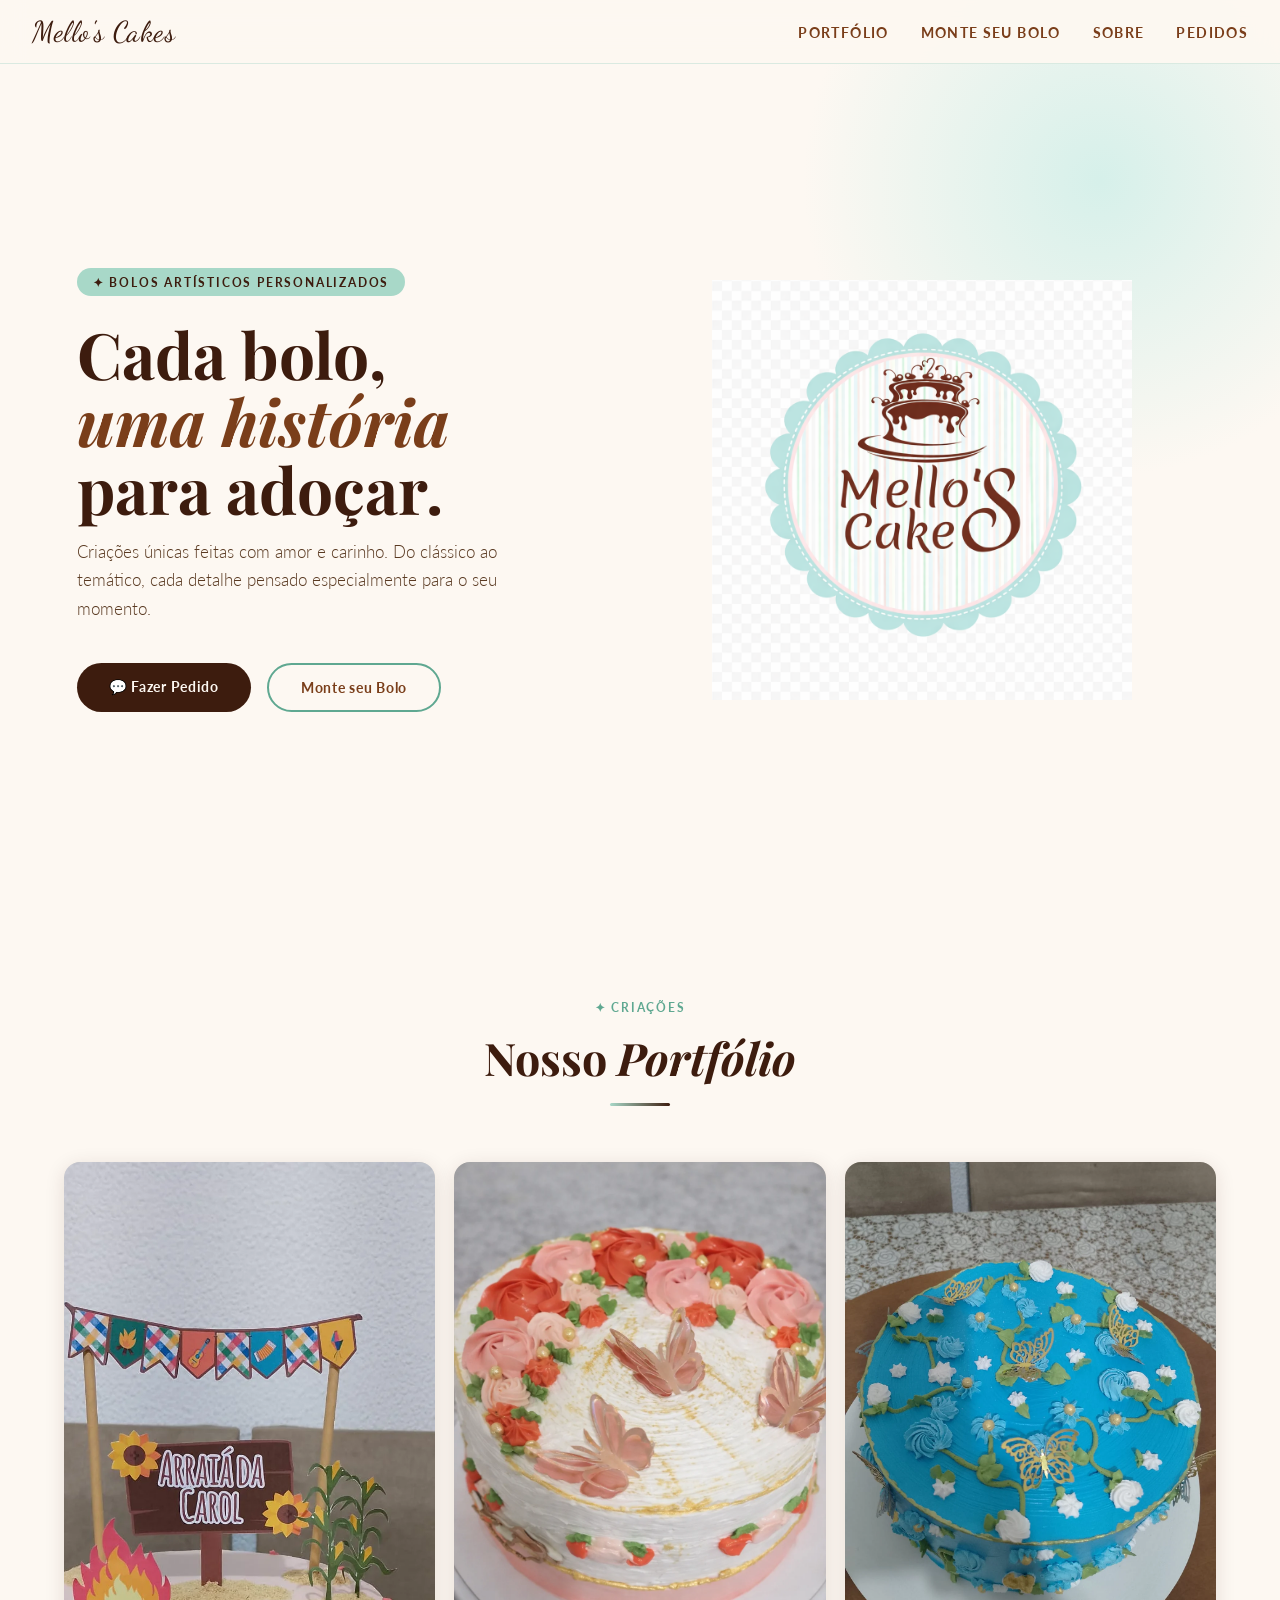
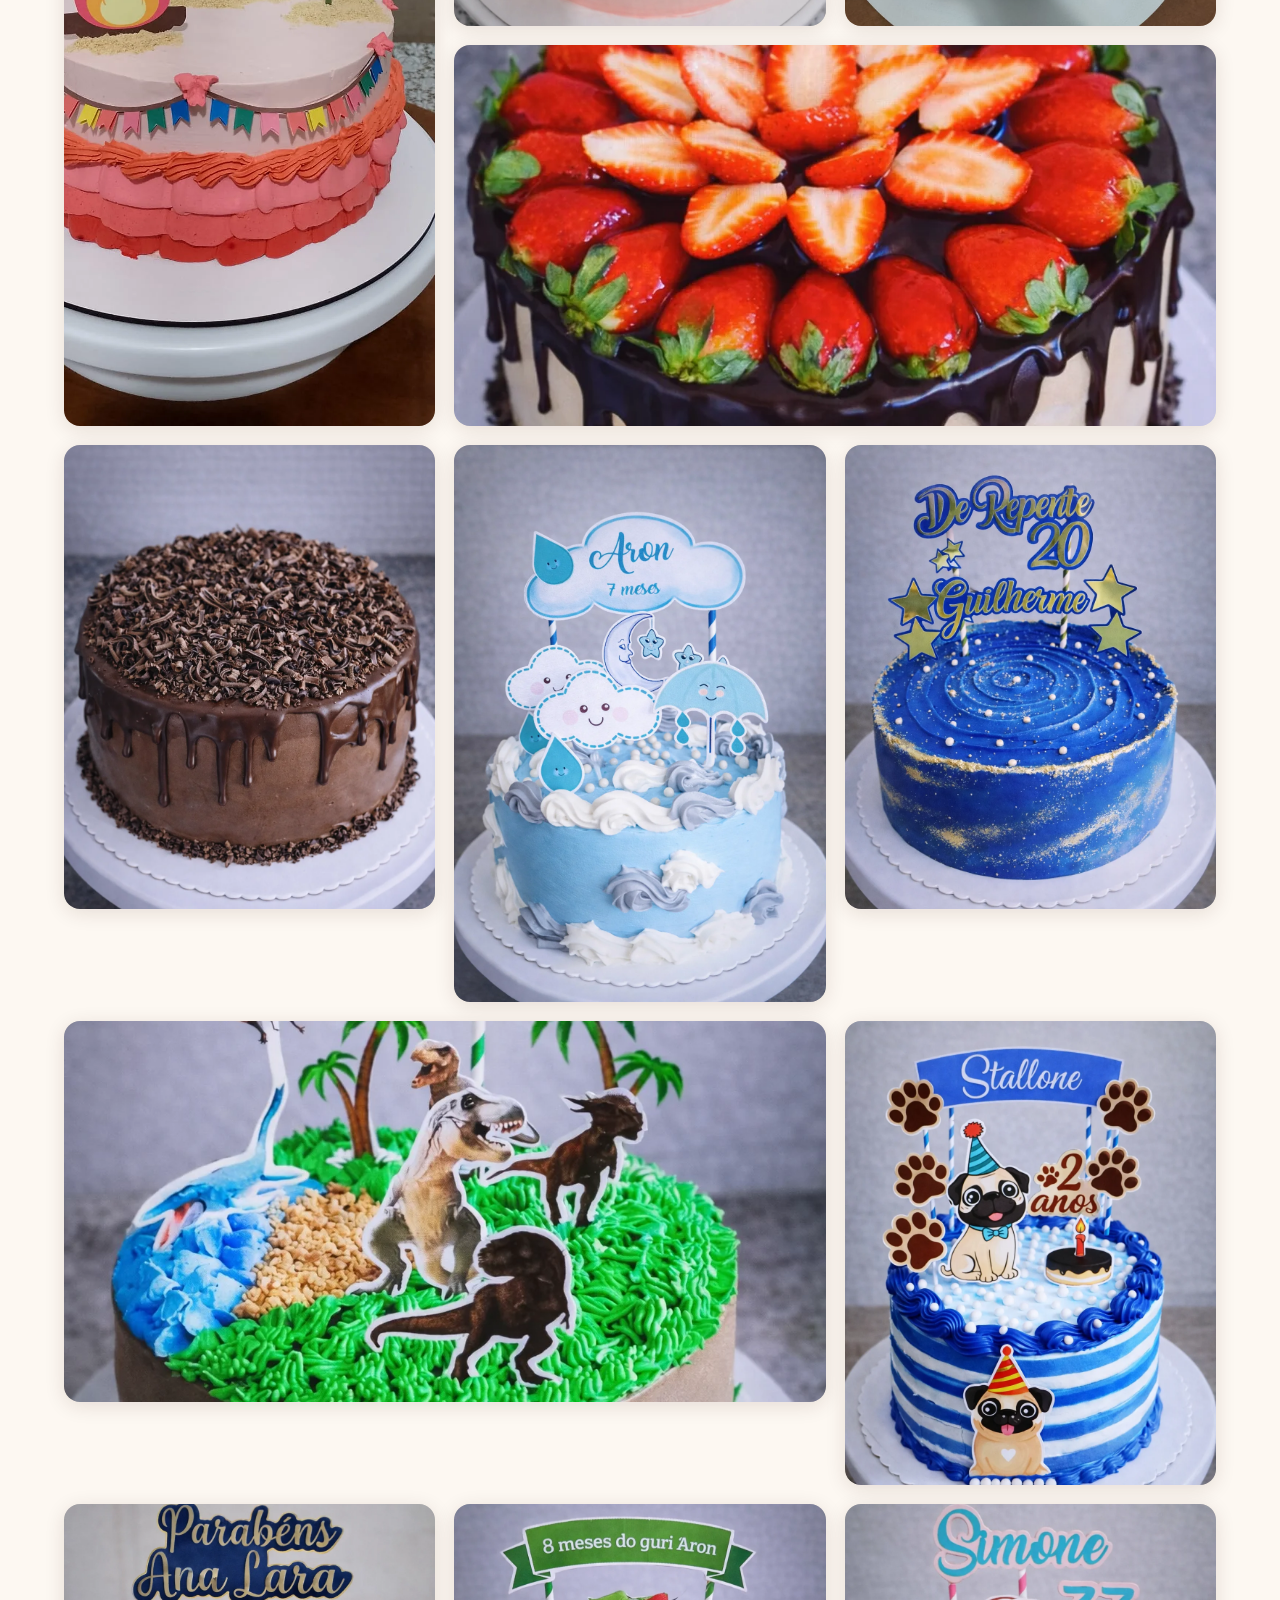
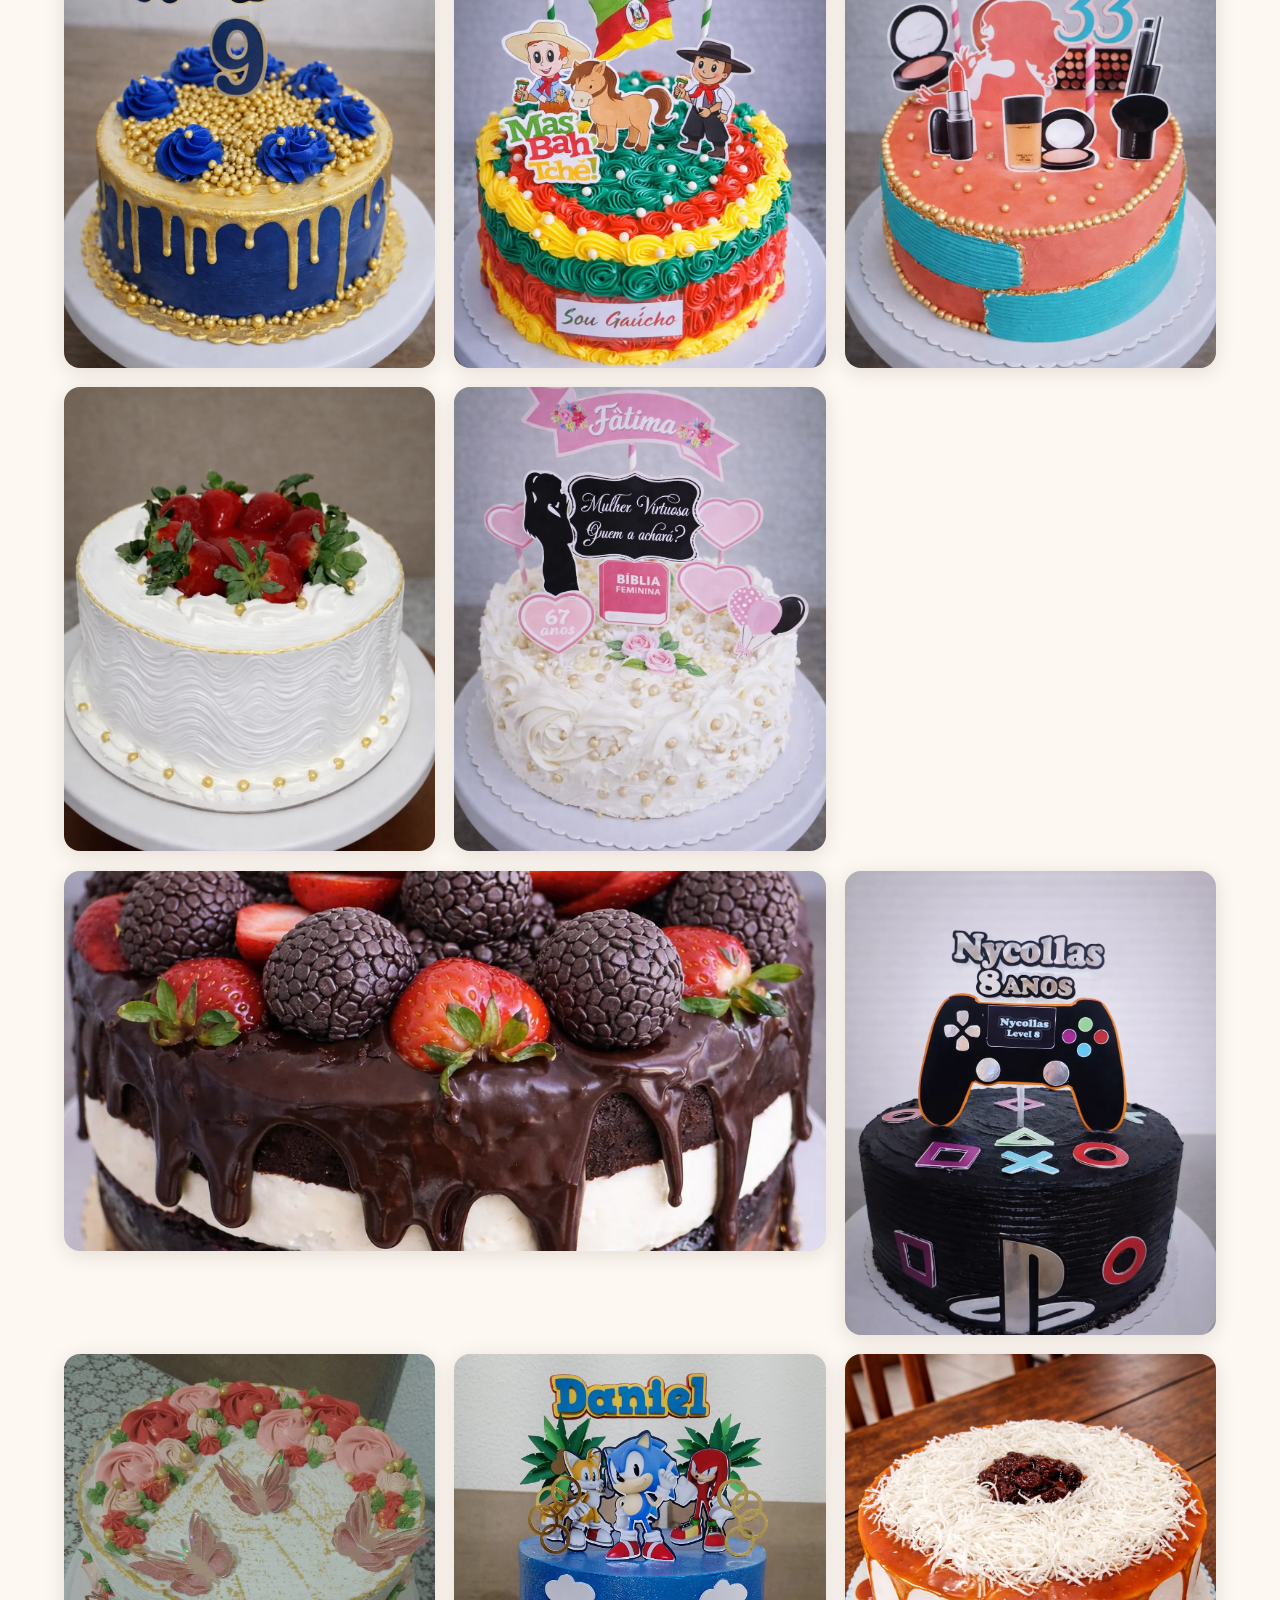
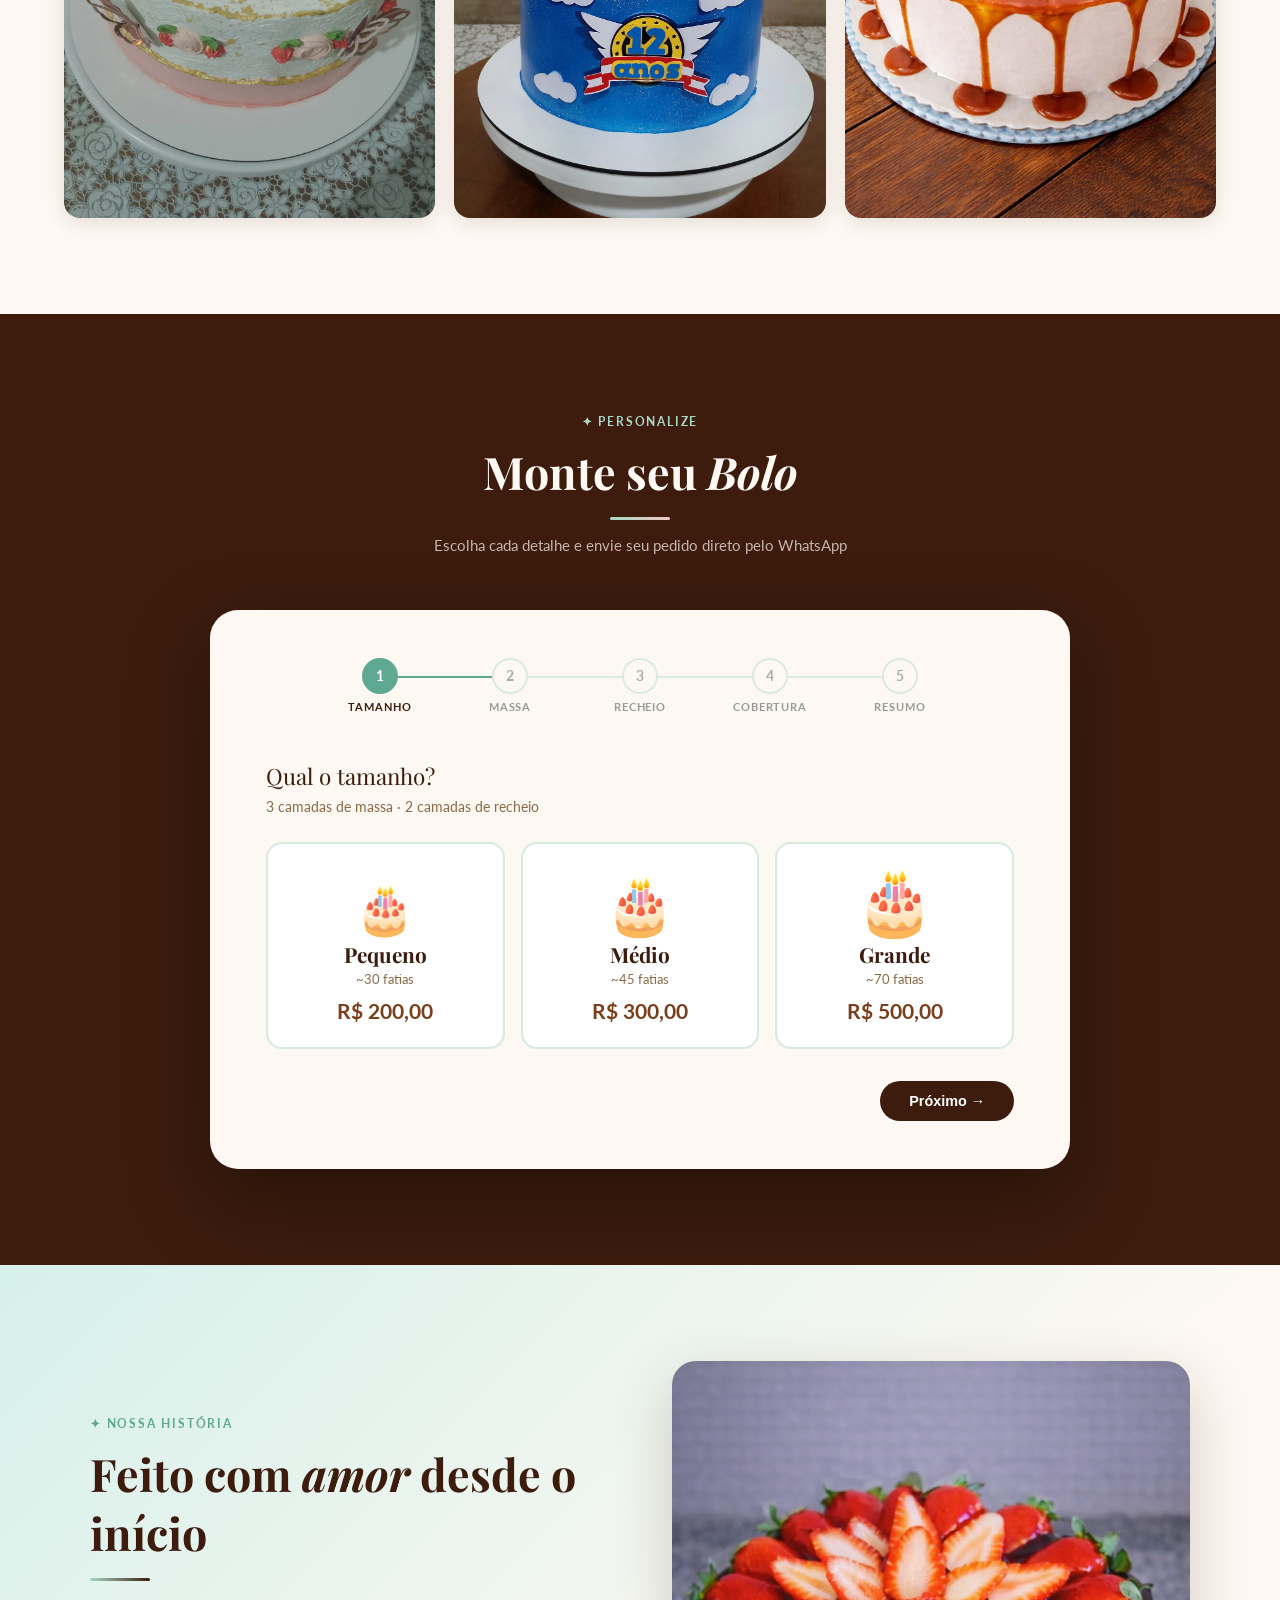
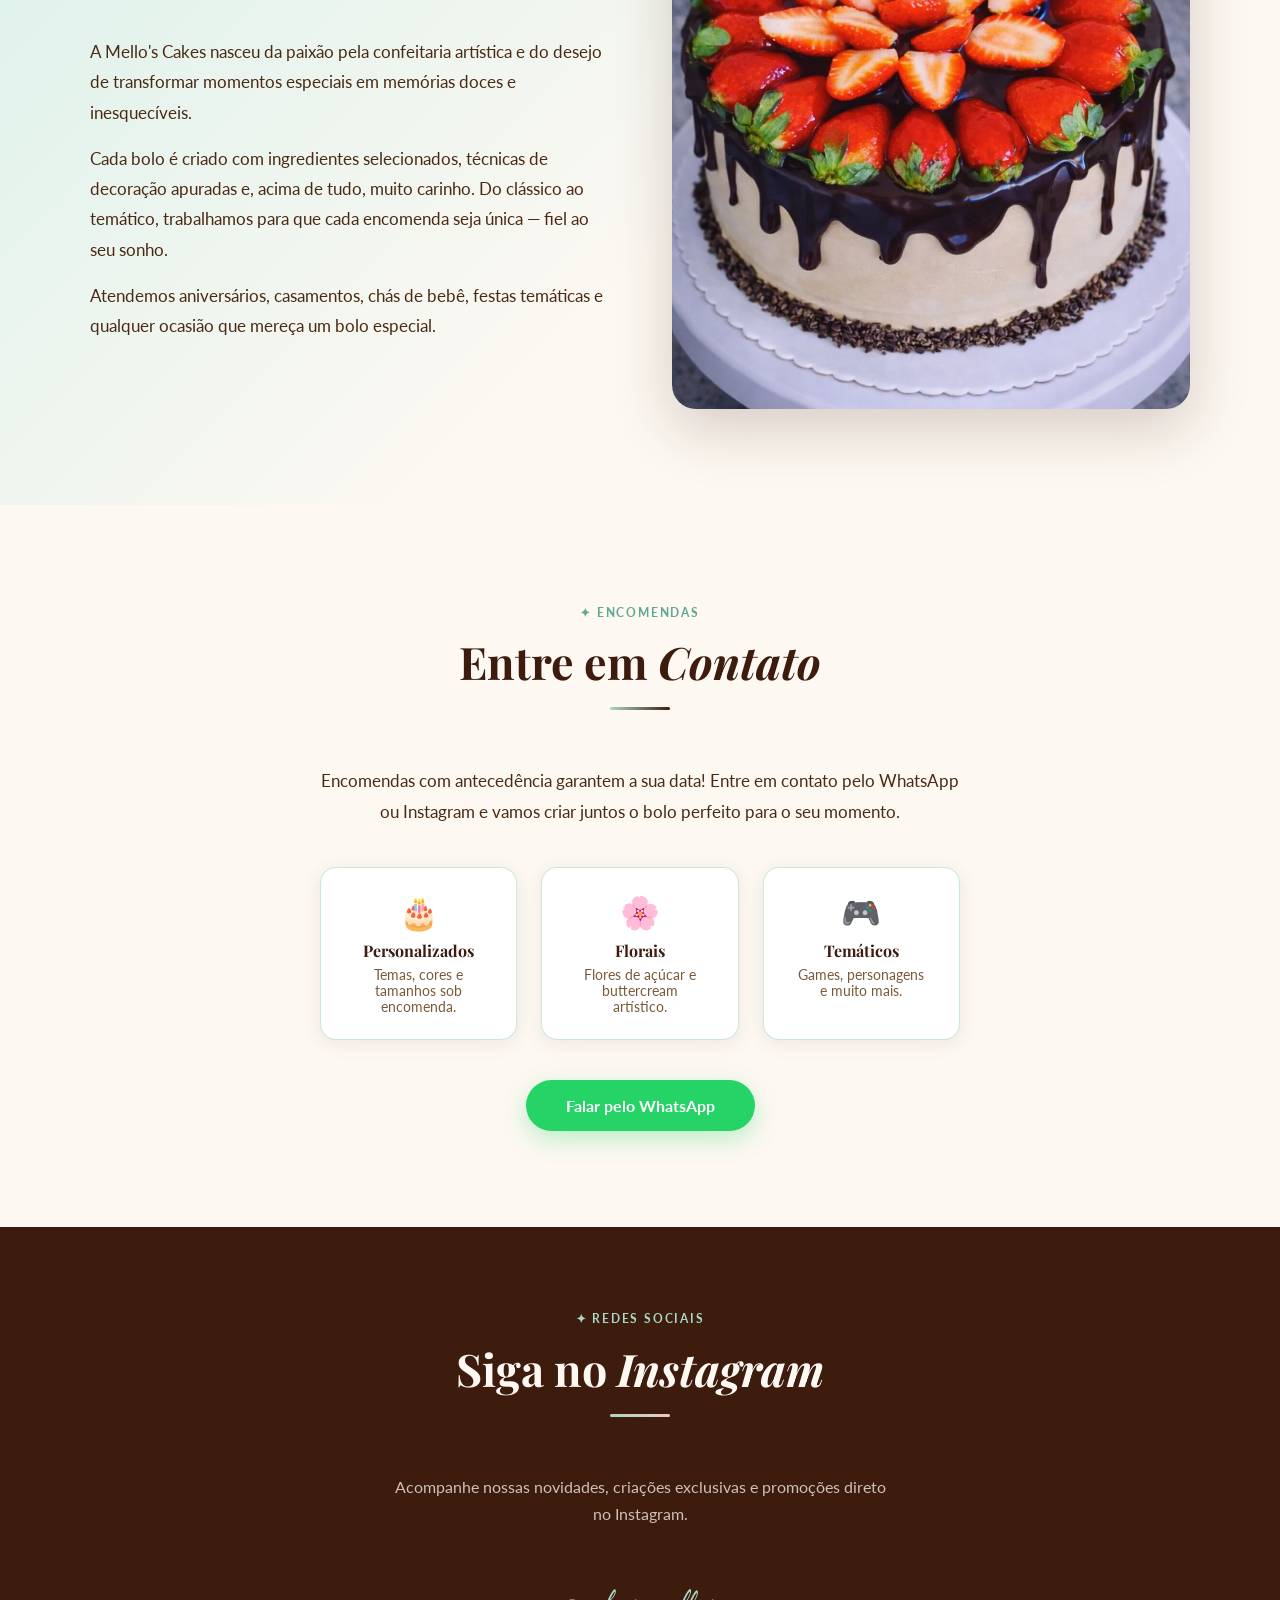
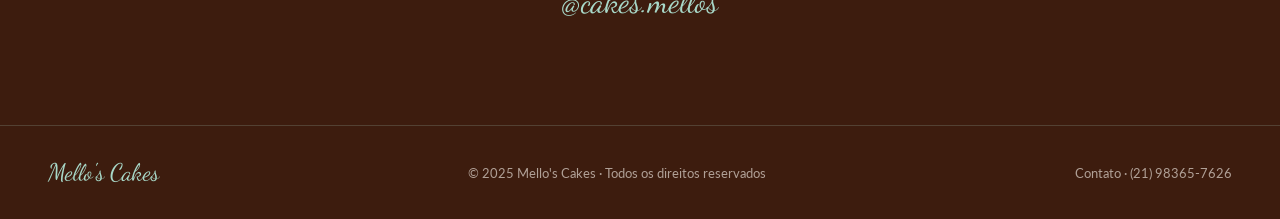
==== index.html @ 3203a7e5 "alt bolo" ====
<!DOCTYPE html>
<html lang="pt-BR">
<head>
  <meta charset="UTF-8" />
  <meta name="viewport" content="width=device-width, initial-scale=1.0" />
  <title>Mello's Cakes – Bolos Artísticos</title>
  <link rel="preconnect" href="https://fonts.googleapis.com" />
  <link rel="preconnect" href="https://fonts.gstatic.com" crossorigin />
  <link href="https://fonts.googleapis.com/css2?family=Playfair+Display:ital,wght@0,400;0,700;1,400&family=Lato:wght@300;400;700&family=Dancing+Script:wght@700&display=swap" rel="stylesheet" />
  <link rel="stylesheet" href="./assets/css/styles.css" />
  <script src="./assets/js/script.js" defer></script>
</head>
<body>
  <nav>
    <a href="#hero" class="nav-logo">Mello's Cakes</a>
    <ul class="nav-links">
      <li><a href="#portfolio">Portfólio</a></li>
      <li><a href="#monte">Monte seu Bolo</a></li>
      <li><a href="#sobre">Sobre</a></li>
      <li><a href="#pedidos">Pedidos</a></li>
    </ul>
  </nav>

  <main>
    <section id="hero" class="hero">
      <div class="hero-text">
        <span class="hero-tag">✦ Bolos artísticos personalizados</span>
        <h1 class="hero-title">Cada bolo,<br><em>uma história</em><br>para adoçar.</h1>
        <p class="hero-sub">Criações únicas feitas com amor e carinho. Do clássico ao temático, cada detalhe pensado especialmente para o seu momento.</p>
        <div class="hero-ctas">
          <a class="btn-primary" href="https://wa.me/5521983657626?text=Olá!%20Quero%20fazer%20um%20pedido%20na%20Mello's%20Cakes." target="_blank" rel="noopener noreferrer">💬 Fazer Pedido</a>
          <a class="btn-secondary" href="#monte">Monte seu Bolo</a>
        </div>
      </div>

      <div class="hero-image">
        <div class="hero-logo-wrap">
          <img src="./assets/img/logo/logo-hero.png" alt="Logo da Mello's Cakes" />
        </div>
      </div>
    </section>

    <section id="portfolio">
      <div class="section-header">
        <span class="section-tag">✦ Criações</span>
        <h2 class="section-title">Nosso <em>Portfólio</em></h2>
        <div class="section-divider"></div>
      </div>

      <div class="gallery-grid">
        <div class="gallery-item tall" onclick="openLightbox(this)">
          <img src="./assets/img/portfolio/arraiajunina.webp" alt="Bolo Arraiá Junina" loading="lazy">
          <div class="gallery-caption">Arraiá Junina</div>
        </div>

        <div class="gallery-item" onclick="openLightbox(this)">
          <img src="./assets/img/portfolio/rosasborboletas.webp" alt="Bolo com rosas e borboletas" loading="lazy">
          <div class="gallery-caption">Rosas &amp; Borboletas</div>
        </div>

        <div class="gallery-item" onclick="openLightbox(this)">
          <img src="./assets/img/portfolio/jardimazul.webp" alt="Bolo azul floral com borboletas" loading="lazy">
          <div class="gallery-caption">Jardim Azul</div>
        </div>

        <div class="gallery-item wide" onclick="openLightbox(this)">
          <img src="./assets/img/portfolio/morangochocolate.webp" alt="Bolo de morango com chocolate" loading="lazy">
          <div class="gallery-caption">Morango com Chocolate</div>
        </div>

        <div class="gallery-item" onclick="openLightbox(this)">
          <img src="./assets/img/portfolio/chocolatudo.webp" alt="Bolo chocolatudo" loading="lazy">
          <div class="gallery-caption">Chocolatudo</div>
        </div>

        <div class="gallery-item tall" onclick="openLightbox(this)">
          <img src="./assets/img/portfolio/chuvadebencao.webp" alt="Bolo Chuva de Bênção" loading="lazy">
          <div class="gallery-caption">Chuva de Bênção</div>
        </div>

        <div class="gallery-item" onclick="openLightbox(this)">
          <img src="./assets/img/portfolio/derepente20.webp" alt="Bolo De Repente 20" loading="lazy">
          <div class="gallery-caption">De Repente 20</div>
        </div>

        <div class="gallery-item wide" onclick="openLightbox(this)">
          <img src="./assets/img/portfolio/dinossauro.webp" alt="Bolo tema dinossauro" loading="lazy">
          <div class="gallery-caption">Dinossauro</div>
        </div>

        <div class="gallery-item" onclick="openLightbox(this)">
          <img src="./assets/img/portfolio/doguinho.webp" alt="Bolo tema cachorro" loading="lazy">
          <div class="gallery-caption">Doguinho</div>
        </div>

        <div class="gallery-item" onclick="openLightbox(this)">
          <img src="./assets/img/portfolio/douradorosasazuis.webp" alt="Bolo dourado com rosas azuis" loading="lazy">
          <div class="gallery-caption">Dourado com Rosas Azuis</div>
        </div>

        <div class="gallery-item" onclick="openLightbox(this)">
          <img src="./assets/img/portfolio/gauchinho.webp" alt="Bolo tema gauchinho" loading="lazy">
          <div class="gallery-caption">Gauchinho</div>
        </div>

        <div class="gallery-item" onclick="openLightbox(this)">
          <img src="./assets/img/portfolio/maquiagem.webp" alt="Bolo tema maquiagem" loading="lazy">
          <div class="gallery-caption">Maquiagem</div>
        </div>

        <div class="gallery-item" onclick="openLightbox(this)">
          <img src="./assets/img/portfolio/morangoperolas.webp" alt="Bolo branco com morangos e pérolas" loading="lazy">
          <div class="gallery-caption">Morango com Pérolas</div>
        </div>

        <div class="gallery-item" onclick="openLightbox(this)">
          <img src="./assets/img/portfolio/mulhervirtuosa.webp" alt="Bolo Mulher Virtuosa" loading="lazy">
          <div class="gallery-caption">Mulher Virtuosa</div>
        </div>

        <div class="gallery-item wide" onclick="openLightbox(this)">
          <img src="./assets/img/portfolio/nakedcakechocorango.webp" alt="Naked cake de chocolate com morango" loading="lazy">
          <div class="gallery-caption">Naked Cake ChocoMorango</div>
        </div>

        <div class="gallery-item" onclick="openLightbox(this)">
          <img src="./assets/img/portfolio/psngamer.webp" alt="Bolo tema gamer PlayStation" loading="lazy">
          <div class="gallery-caption">PSN Gamer</div>
        </div>

        <div class="gallery-item" onclick="openLightbox(this)">
          <img src="./assets/img/portfolio/rosasborboletas2.webp" alt="Bolo floral com rosas e borboletas" loading="lazy">
          <div class="gallery-caption">Rosas &amp; Borboletas 2</div>
        </div>

        <div class="gallery-item" onclick="openLightbox(this)">
          <img src="./assets/img/portfolio/sonic.webp" alt="Bolo tema Sonic" loading="lazy">
          <div class="gallery-caption">Sonic</div>
        </div>

        <div class="gallery-item" onclick="openLightbox(this)">
          <img src="./assets/img/portfolio/ameixacoco.webp" alt="Bolo ameixa com coco" loading="lazy">
          <div class="gallery-caption">Ameixa com Coco</div>
        </div>
      </div>
    </section>

    <section id="monte">
      <div class="section-header">
        <span class="section-tag">✦ Personalize</span>
        <h2 class="section-title">Monte seu <em>Bolo</em></h2>
        <div class="section-divider"></div>
        <p class="monte-intro">Escolha cada detalhe e envie seu pedido direto pelo WhatsApp</p>
      </div>

      <div class="simulador">
        <div class="steps">
          <div class="step-dot active" id="sd1"><div class="dot">1</div><span>Tamanho</span></div>
          <div class="step-dot" id="sd2"><div class="dot">2</div><span>Massa</span></div>
          <div class="step-dot" id="sd3"><div class="dot">3</div><span>Recheio</span></div>
          <div class="step-dot" id="sd4"><div class="dot">4</div><span>Cobertura</span></div>
          <div class="step-dot" id="sd5"><div class="dot">5</div><span>Resumo</span></div>
        </div>

        <div class="sim-panel active" id="p1">
          <div class="sim-label">Qual o tamanho?</div>
          <p class="sim-sub">3 camadas de massa · 2 camadas de recheio</p>
          <div class="size-cards">
            <div class="size-card" onclick="selectSize(this,'Pequeno',200,'~30 fatias')">
              <div class="size-icon size-icon--p">🎂</div>
              <div class="size-name">Pequeno</div>
              <div class="size-fatias">~30 fatias</div>
              <div class="size-price">R$ 200,00</div>
            </div>
            <div class="size-card" onclick="selectSize(this,'Médio',300,'~45 fatias')">
              <div class="size-icon size-icon--m">🎂</div>
              <div class="size-name">Médio</div>
              <div class="size-fatias">~45 fatias</div>
              <div class="size-price">R$ 300,00</div>
            </div>
            <div class="size-card" onclick="selectSize(this,'Grande',500,'~70 fatias')">
              <div class="size-icon size-icon--g">🎂</div>
              <div class="size-name">Grande</div>
              <div class="size-fatias">~70 fatias</div>
              <div class="size-price">R$ 500,00</div>
            </div>
          </div>
          <p class="step-error" id="e1">Por favor, selecione um tamanho.</p>
          <div class="sim-nav"><div></div><button class="btn-sim btn-next" onclick="goStep(2)">Próximo →</button></div>
        </div>

        <div class="sim-panel" id="p2">
          <div class="sim-label">Sabor da massa</div>
          <p class="sim-sub">Clique ou arraste o sabor para cada camada do bolo</p>
          <div class="massa-layout">

            <!-- Esquerda: cartões de sabor -->
            <div class="massa-opcoes">
              <div class="sabor-card" data-sabor="Chocolate" draggable="true" onclick="clicarSabor('Chocolate')">
                <span class="sabor-cor" style="background:#6b3520"></span>
                🍫 Chocolate
              </div>
              <div class="sabor-card" data-sabor="Baunilha" draggable="true" onclick="clicarSabor('Baunilha')">
                <span class="sabor-cor" style="background:#f5e6c8;border:1px solid #cbb896"></span>
                🍦 Baunilha
              </div>
              <p class="massa-instrucao">Selecione um sabor e clique numa camada, ou arraste até ela.</p>
              <p class="step-error" id="e2">Por favor, defina o sabor de todas as camadas.</p>
              <button class="btn-reset-massa" onclick="resetarMassa()">↺ Reiniciar</button>
            </div>

            <!-- Direita: bolo com zonas de drop por camada -->
            <div class="massa-preview">
              <div class="cake-preview-label">Monte sua massa</div>
              <div class="cake-wrap">

                <div class="camada-drop" id="drop-c3" data-camada="3" ondragover="event.preventDefault();this.classList.add('drop-hl')" ondragleave="this.classList.remove('drop-hl')" ondrop="soltarNaCamada(event,3)" onclick="clicarCamada(3)">
                  <svg viewBox="0 0 160 48" xmlns="http://www.w3.org/2000/svg" class="camada-svg">
                    <rect id="cl3" x="5" y="8" width="150" height="32" rx="5" fill="#e0cdb0"/>
                    <ellipse id="ct3" cx="80" cy="8" rx="75" ry="12" fill="#ecddc0"/>
                    <ellipse id="cb3" cx="80" cy="40" rx="75" ry="12" fill="#cbb896"/>
                  </svg>
                  <span class="camada-label" id="lbl3">Topo</span>
                </div>

                <div class="camada-drop" id="drop-c2" data-camada="2" ondragover="event.preventDefault();this.classList.add('drop-hl')" ondragleave="this.classList.remove('drop-hl')" ondrop="soltarNaCamada(event,2)" onclick="clicarCamada(2)">
                  <svg viewBox="0 0 160 50" xmlns="http://www.w3.org/2000/svg" class="camada-svg camada-svg--m">
                    <rect id="cl2" x="0" y="8" width="160" height="34" rx="5" fill="#e0cdb0"/>
                    <ellipse id="ct2" cx="80" cy="8" rx="80" ry="13" fill="#ecddc0"/>
                    <ellipse id="cb2" cx="80" cy="42" rx="80" ry="13" fill="#cbb896"/>
                  </svg>
                  <span class="camada-label" id="lbl2">Meio</span>
                </div>

                <div class="camada-drop" id="drop-c1" data-camada="1" ondragover="event.preventDefault();this.classList.add('drop-hl')" ondragleave="this.classList.remove('drop-hl')" ondrop="soltarNaCamada(event,1)" onclick="clicarCamada(1)">
                  <svg viewBox="0 0 160 54" xmlns="http://www.w3.org/2000/svg" class="camada-svg camada-svg--b">
                    <rect id="cl1" x="-6" y="8" width="172" height="36" rx="5" fill="#e0cdb0"/>
                    <ellipse id="ct1" cx="80" cy="8" rx="86" ry="14" fill="#ecddc0"/>
                    <ellipse id="cb1" cx="80" cy="44" rx="86" ry="14" fill="#cbb896"/>
                  </svg>
                  <span class="camada-label" id="lbl1">Base</span>
                </div>

                <!-- velinha no topo -->
                <svg class="vela-svg" viewBox="0 0 30 36" xmlns="http://www.w3.org/2000/svg">
                  <rect x="11" y="10" width="8" height="22" rx="4" fill="#f9a8c9"/>
                  <ellipse cx="15" cy="9" rx="6" ry="8" fill="#ffe066" opacity="0.9"/>
                  <ellipse cx="15" cy="7" rx="4" ry="6" fill="#ffb700" opacity="0.8"/>
                </svg>

              </div><!-- /.cake-wrap -->
            </div><!-- /.massa-preview -->

          </div><!-- /.massa-layout -->
          <div class="sim-nav">
            <button class="btn-sim btn-prev" onclick="goStep(1)">← Voltar</button>
            <button class="btn-sim btn-next" onclick="goStep(3)">Próximo →</button>
          </div>
        </div>

        <div class="sim-panel" id="p3">
          <div class="sim-label">Sabor do recheio</div>
          <p class="sim-sub">Escolha até 2 recheios</p>
          <div class="check-group" id="recheio-group">
            <label class="check-item" onclick="toggleCheck(this,'recheio',2)"><input type="checkbox"/><div class="check-icon">✓</div>Brigadeiro chocolate blend</label>
            <label class="check-item" onclick="toggleCheck(this,'recheio',2)"><input type="checkbox"/><div class="check-icon">✓</div>Brigadeiro chocolate branco</label>
            <label class="check-item" onclick="toggleCheck(this,'recheio',2)"><input type="checkbox"/><div class="check-icon">✓</div>Brigadeiro de Ninho</label>
            <label class="check-item" onclick="toggleCheck(this,'recheio',2)"><input type="checkbox"/><div class="check-icon">✓</div>Brigadeiro de amendoim</label>
            <label class="check-item" onclick="toggleCheck(this,'recheio',2)"><input type="checkbox"/><div class="check-icon">✓</div>Beijinho de côco</label>
            <label class="check-item" onclick="toggleCheck(this,'recheio',2)"><input type="checkbox"/><div class="check-icon">✓</div>Beijinho de côco c/ abacaxi</label>
            <label class="check-item recheio-extra" onclick="toggleCheck(this,'recheio',2)"><input type="checkbox"/><div class="check-icon">✓</div>Brigadeiro de nozes ⭐</label>
            <label class="check-item" onclick="toggleCheck(this,'recheio',2)"><input type="checkbox"/><div class="check-icon">✓</div>Doce de leite</label>
            <label class="check-item" onclick="toggleCheck(this,'recheio',2)"><input type="checkbox"/><div class="check-icon">✓</div>Doce de leite c/ ameixa</label>
            <label class="check-item" onclick="toggleCheck(this,'recheio',2)"><input type="checkbox"/><div class="check-icon">✓</div>Doce de leite c/ côco</label>
            <label class="check-item" onclick="toggleCheck(this,'recheio',2)"><input type="checkbox"/><div class="check-icon">✓</div>Doce de leite c/ nozes ⭐</label>
            <label class="check-item" onclick="toggleCheck(this,'recheio',2)"><input type="checkbox"/><div class="check-icon">✓</div>Brig. branco c/ geleia de morango</label>
            <label class="check-item" onclick="toggleCheck(this,'recheio',2)"><input type="checkbox"/><div class="check-icon">✓</div>Brig. branco c/ geleia de maracujá</label>
            <label class="check-item recheio-extra" onclick="toggleCheck(this,'recheio',2)"><input type="checkbox"/><div class="check-icon">✓</div>Ninho com Nutella ⭐</label>
            <label class="check-item" onclick="toggleCheck(this,'recheio',2)"><input type="checkbox"/><div class="check-icon">✓</div>Ninho c/ geleia de morango</label>
            <label class="check-item" onclick="toggleCheck(this,'recheio',2)"><input type="checkbox"/><div class="check-icon">✓</div>Ninho c/ geleia de maracujá</label>
          </div>
          <div class="obs-box">⭐ Recheios com Nutella e Nozes têm acréscimo no valor final.</div>
          <p class="step-error" id="e3">Por favor, selecione ao menos 1 recheio.</p>
          <div class="sim-nav">
            <button class="btn-sim btn-prev" onclick="goStep(2)">← Voltar</button>
            <button class="btn-sim btn-next" onclick="goStep(4)">Próximo →</button>
          </div>
        </div>

        <div class="sim-panel" id="p4">
          <div class="sim-label">Cobertura</div>
          <p class="sim-sub">Escolha 1 tipo de cobertura</p>
          <div class="radio-group" id="cobertura-group">
            <label class="radio-item" onclick="selectRadio(this,'cobertura')"><div class="radio-dot"></div>Chantininho</label>
            <label class="radio-item" onclick="selectRadio(this,'cobertura')"><div class="radio-dot"></div>Ganache ⭐</label>
            <label class="radio-item" onclick="selectRadio(this,'cobertura')"><div class="radio-dot"></div>Naked Cake (sem laterais)</label>
          </div>
          <div class="obs-box">⭐ Ganache tem acréscimo de acordo com o tamanho do bolo.</div>
          <p class="step-error" id="e4">Por favor, selecione uma cobertura.</p>
          <div class="sim-nav">
            <button class="btn-sim btn-prev" onclick="goStep(3)">← Voltar</button>
            <button class="btn-sim btn-next" onclick="goStep(5)">Ver Resumo →</button>
          </div>
        </div>

        <div class="sim-panel" id="p5">
          <div class="sim-label">Resumo do Pedido</div>
          <p class="sim-sub">Confira suas escolhas e envie pelo WhatsApp</p>
          <div class="resumo">
            <div class="resumo-row"><span class="rl">Tamanho</span><span class="rv" id="r-tamanho">—</span></div>
            <div class="resumo-row"><span class="rl">Massa</span><span class="rv" id="r-massa">—</span></div>
            <div class="resumo-row"><span class="rl">Recheio</span><span class="rv" id="r-recheio">—</span></div>
            <div class="resumo-row"><span class="rl">Cobertura</span><span class="rv" id="r-cobertura">—</span></div>
            <div class="resumo-total">
              <span class="tl">Valor base</span>
              <span class="tv" id="r-preco">R$ 0,00</span>
            </div>
            <div class="obs-acrescimo" id="r-acrescimo">⚠️ Acréscimo aplicável – valor final confirmado pela confeiteira.</div>
          </div>
          <div class="sim-nav">
            <button class="btn-sim btn-prev" onclick="goStep(4)">← Voltar</button>
            <button class="btn-whats btn-sim" onclick="enviarWhats()">Enviar pelo WhatsApp</button>
          </div>
        </div>
      </div>
    </section>

    <section id="sobre">
      <div class="sobre-grid">
        <div class="sobre-text">
          <div class="section-header">
            <span class="section-tag">✦ Nossa História</span>
            <h2 class="section-title">Feito com <em>amor</em> desde o início</h2>
            <div class="section-divider"></div>
          </div>
          <div class="sobre-body">
            <p>A Mello's Cakes nasceu da paixão pela confeitaria artística e do desejo de transformar momentos especiais em memórias doces e inesquecíveis.</p>
            <p>Cada bolo é criado com ingredientes selecionados, técnicas de decoração apuradas e, acima de tudo, muito carinho. Do clássico ao temático, trabalhamos para que cada encomenda seja única — fiel ao seu sonho.</p>
            <p>Atendemos aniversários, casamentos, chás de bebê, festas temáticas e qualquer ocasião que mereça um bolo especial.</p>
          </div>
        </div>
        <div class="sobre-img">
          <img src="./assets/img/sobre/morangochocolate.webp" alt="Bolo de morango com chocolate">
        </div>
      </div>
    </section>

    <section id="pedidos">
      <div class="section-header">
        <span class="section-tag">✦ Encomendas</span>
        <h2 class="section-title">Entre em <em>Contato</em></h2>
        <div class="section-divider"></div>
      </div>
      <div class="pedidos-content">
        <p class="pedidos-body">Encomendas com antecedência garantem a sua data! Entre em contato pelo WhatsApp ou Instagram e vamos criar juntos o bolo perfeito para o seu momento.</p>

        <div class="pedidos-cards">
          <div class="pedido-card">
            <div class="icon">🎂</div>
            <h3>Personalizados</h3>
            <p>Temas, cores e tamanhos sob encomenda.</p>
          </div>
          <div class="pedido-card">
            <div class="icon">🌸</div>
            <h3>Florais</h3>
            <p>Flores de açúcar e buttercream artístico.</p>
          </div>
          <div class="pedido-card">
            <div class="icon">🎮</div>
            <h3>Temáticos</h3>
            <p>Games, personagens e muito mais.</p>
          </div>
        </div>

        <a class="whatsapp-btn" href="https://wa.me/5521983657626?text=Olá!%20Quero%20fazer%20um%20pedido%20na%20Mello's%20Cakes." target="_blank" rel="noopener noreferrer">Falar pelo WhatsApp</a>
      </div>
    </section>

    <section id="instagram">
      <div class="section-header">
        <span class="section-tag">✦ Redes Sociais</span>
        <h2 class="section-title">Siga no <em>Instagram</em></h2>
        <div class="section-divider"></div>
      </div>
      <p class="insta-body">Acompanhe nossas novidades, criações exclusivas e promoções direto no Instagram.</p>
      <a class="insta-handle" href="https://www.instagram.com/cakes.mellos/" target="_blank" rel="noopener noreferrer">@cakes.mellos</a>
    </section>
  </main>

  <footer>
    <div class="footer-logo">Mello's Cakes</div>
    <p>© 2025 Mello's Cakes · Todos os direitos reservados</p>
    <p>Contato · (21) 98365-7626</p>
  </footer>

  <div class="lightbox" id="lightbox" onclick="closeLightbox(event)">
    <button class="lightbox-close" type="button" aria-label="Fechar imagem">×</button>
    <img id="lightbox-img" src="" alt="">
  </div>
</body>
</html>
---- assets/css/styles.css ----
*{margin:0;padding:0;box-sizing:border-box;}
:root{
  --mint:#a8d8c8;--mint-light:#d6f0ea;--mint-dark:#5fa891;
  --choco:#3d1c0e;--choco-mid:#7a3e1a;--cream:#fdf8f2;
  --rose:#f0c8c0;--gold:#c9975a;--text:#2a1506;
}
html{scroll-behavior:smooth;}
body{font-family:'Lato',sans-serif;background:var(--cream);color:var(--text);overflow-x:hidden;}

/* NAV */
nav{position:fixed;top:0;left:0;right:0;z-index:100;background:rgba(253,248,242,0.93);backdrop-filter:blur(12px);border-bottom:1px solid rgba(168,216,200,0.4);padding:0 2rem;display:flex;align-items:center;justify-content:space-between;height:64px;}
.nav-logo{font-family:'Dancing Script',cursive;font-size:1.8rem;color:var(--choco);letter-spacing:.02em;text-decoration:none;}
.nav-links{display:flex;gap:2rem;list-style:none;}
.nav-links a{text-decoration:none;color:var(--choco-mid);font-size:.85rem;font-weight:700;letter-spacing:.1em;text-transform:uppercase;transition:color .2s;}
.nav-links a:hover{color:var(--mint-dark);}

/* HERO */
.hero{min-height:100vh;display:grid;grid-template-columns:1fr 1fr;align-items:center;padding:80px 6vw 0;position:relative;overflow:hidden;}
.hero::before{content:'';position:absolute;top:-120px;right:-120px;width:600px;height:600px;border-radius:50%;background:radial-gradient(circle,var(--mint-light) 0%,transparent 70%);z-index:0;}
.hero-text{position:relative;z-index:1;}
.hero-tag{display:inline-block;background:var(--mint);color:var(--choco);font-size:.75rem;font-weight:700;letter-spacing:.15em;text-transform:uppercase;padding:.4rem 1rem;border-radius:100px;margin-bottom:1.5rem;}
.hero-title{font-family:'Playfair Display',serif;font-size:clamp(2.8rem,5vw,4.8rem);line-height:1.05;color:var(--choco);margin-bottom:1rem;}
.hero-title em{font-style:italic;color:var(--choco-mid);}
.hero-sub{font-size:1.05rem;font-weight:300;line-height:1.7;color:#5a3a22;max-width:420px;margin-bottom:2.5rem;}
.hero-ctas{display:flex;gap:1rem;flex-wrap:wrap;}
.btn-primary{background:var(--choco);color:var(--cream);padding:.85rem 2rem;border-radius:100px;text-decoration:none;font-weight:700;font-size:.9rem;letter-spacing:.05em;transition:background .2s,transform .15s;display:inline-flex;align-items:center;gap:.5rem;}
.btn-primary:hover{background:var(--choco-mid);transform:translateY(-2px);}
.btn-secondary{border:2px solid var(--mint-dark);color:var(--choco-mid);padding:.85rem 2rem;border-radius:100px;text-decoration:none;font-weight:700;font-size:.9rem;letter-spacing:.05em;transition:all .2s;}
.btn-secondary:hover{background:var(--mint);}
.hero-image{position:relative;z-index:1;display:flex;justify-content:center;align-items:center;}
.hero-logo-wrap{width:min(420px,45vw);animation:float 4s ease-in-out infinite;}
.hero-logo-wrap img{width:100%;height:auto;display:block;}
@keyframes float{0%,100%{transform:translateY(0);}50%{transform:translateY(-18px);}}

/* SECTION HEADER */
.section-header{text-align:center;margin-bottom:3.5rem;}
.section-tag{display:inline-block;font-size:.75rem;font-weight:700;letter-spacing:.15em;text-transform:uppercase;color:var(--mint-dark);margin-bottom:.8rem;}
.section-title{font-family:'Playfair Display',serif;font-size:clamp(2rem,3.5vw,3rem);color:var(--choco);}
.section-title em{font-style:italic;}
.section-divider{width:60px;height:3px;background:linear-gradient(90deg,var(--mint),var(--choco));margin:1rem auto 0;border-radius:2px;}

/* GALLERY */
#portfolio{padding:6rem 5vw;}
.gallery-grid{display:grid;grid-template-columns:repeat(3,1fr);gap:1.2rem;}
.gallery-item{position:relative;overflow:hidden;border-radius:16px;cursor:pointer;box-shadow:0 4px 20px rgba(61,28,14,.12);transition:transform .3s,box-shadow .3s;aspect-ratio:4/5;background:#efe7dd;}
.gallery-item:hover{transform:translateY(-6px);box-shadow:0 12px 40px rgba(61,28,14,.2);}
.gallery-item img{width:100%;height:100%;object-fit:cover;display:block;transition:transform .5s;}
.gallery-item:hover img{transform:scale(1.06);}
.gallery-item.tall{grid-row:span 2;aspect-ratio:auto;}
.gallery-item.wide{grid-column:span 2;aspect-ratio:16/8;}
.gallery-caption{position:absolute;bottom:0;left:0;right:0;background:linear-gradient(transparent,rgba(61,28,14,.85));color:var(--cream);padding:2rem 1.2rem 1rem;opacity:0;transition:opacity .3s;font-family:'Playfair Display',serif;font-size:1rem;font-style:italic;}
.gallery-item:hover .gallery-caption{opacity:1;}

/* MONTE */
#monte{padding:6rem 5vw;background:var(--choco);}
#monte .section-title{color:var(--cream);}
#monte .section-tag{color:var(--mint);}
#monte .section-divider{background:linear-gradient(90deg,var(--mint),var(--rose));}
.monte-intro{color:rgba(253,248,242,.7);margin-top:1rem;font-size:.95rem;}
.simulador{max-width:860px;margin:0 auto;background:var(--cream);border-radius:28px;padding:3rem 3.5rem;box-shadow:0 30px 80px rgba(0,0,0,.35);}
.steps{display:flex;justify-content:center;gap:0;margin-bottom:3rem;}
.step-dot{display:flex;flex-direction:column;align-items:center;gap:.4rem;position:relative;flex:1;max-width:130px;}
.step-dot:not(:last-child)::after{content:'';position:absolute;top:18px;left:calc(50% + 18px);width:calc(100% - 36px);height:2px;background:rgba(168,216,200,.4);z-index:0;}
.step-dot.active:not(:last-child)::after,.step-dot.done:not(:last-child)::after{background:var(--mint-dark);}
.dot{width:36px;height:36px;border-radius:50%;border:2px solid rgba(168,216,200,.4);background:var(--cream);color:#aaa;display:flex;align-items:center;justify-content:center;font-weight:700;font-size:.85rem;z-index:1;transition:all .3s;}
.step-dot.active .dot{background:var(--mint-dark);border-color:var(--mint-dark);color:white;}
.step-dot.done .dot{background:var(--choco);border-color:var(--choco);color:white;}
.step-dot span{font-size:.7rem;color:#999;font-weight:700;letter-spacing:.08em;text-transform:uppercase;text-align:center;}
.step-dot.active span,.step-dot.done span{color:var(--choco);}
.sim-panel{display:none;}
.sim-panel.active{display:block;animation:fadeUp .3s ease;}
@keyframes fadeUp{from{opacity:0;transform:translateY(12px);}to{opacity:1;transform:translateY(0);}}
.sim-label{font-family:'Playfair Display',serif;font-size:1.4rem;color:var(--choco);margin-bottom:.4rem;}
.sim-sub{font-size:.85rem;color:#8a6a4a;margin-bottom:1.5rem;line-height:1.5;}
.size-cards{display:grid;grid-template-columns:repeat(3,1fr);gap:1rem;}
.size-card{border:2px solid rgba(168,216,200,.5);border-radius:16px;padding:1.5rem 1rem;text-align:center;cursor:pointer;transition:all .2s;background:white;display:flex;flex-direction:column;justify-content:flex-end;}
.size-card:hover{border-color:var(--mint-dark);transform:translateY(-3px);}
.size-card.selected{border-color:var(--choco);background:rgba(61,28,14,.04);}
.size-card .size-icon{margin-bottom:.5rem;line-height:1;display:block;}
.size-card .size-icon--p{font-size:3rem;}
.size-card .size-icon--m{font-size:3.5rem;}
.size-card .size-icon--g{font-size:4rem;}
.size-card .size-name{font-family:'Playfair Display',serif;font-size:1.3rem;color:var(--choco);font-weight:700;}
.size-card .size-fatias{font-size:.8rem;color:#8a6a4a;margin:.2rem 0;}
.size-card .size-price{font-size:1.3rem;font-weight:700;color:var(--choco-mid);margin-top:.5rem;}
.check-group{display:grid;grid-template-columns:1fr 1fr;gap:.6rem;}
.check-item{display:flex;align-items:center;gap:.7rem;background:white;border:1.5px solid rgba(168,216,200,.5);border-radius:10px;padding:.6rem .9rem;cursor:pointer;transition:all .2s;font-size:.88rem;color:var(--text);user-select:none;}
.check-item:hover{border-color:var(--mint-dark);}
.check-item.selected{border-color:var(--choco);background:rgba(61,28,14,.04);font-weight:700;}
.check-item input{display:none;}
.check-icon{width:18px;height:18px;border-radius:5px;border:2px solid #ccc;flex-shrink:0;display:flex;align-items:center;justify-content:center;transition:all .2s;font-size:.7rem;}
.check-item.selected .check-icon{background:var(--choco);border-color:var(--choco);color:white;}
/* ── Massa step ──────────────────────────────────────────── */
.massa-layout{display:grid;grid-template-columns:1fr 1fr;gap:2rem;align-items:start;margin-bottom:1.2rem;}
.massa-opcoes{display:flex;flex-direction:column;gap:.8rem;}
/* cards de sabor */
.sabor-card{display:flex;align-items:center;gap:.8rem;background:rgba(255,255,255,.08);border:2px solid rgba(168,216,200,.3);border-radius:12px;padding:.75rem 1.1rem;cursor:pointer;font-size:.95rem;color:var(--mint-light);font-weight:600;transition:all .2s;user-select:none;}
.sabor-card:hover{border-color:var(--mint);background:rgba(168,216,200,.1);}
.sabor-card.sabor-ativo{border-color:var(--mint);background:rgba(168,216,200,.18);box-shadow:0 0 0 3px rgba(168,216,200,.25);}
.sabor-card.dragging{opacity:.4;transform:scale(.95);}
.sabor-cor{display:inline-block;width:14px;height:14px;border-radius:50%;flex-shrink:0;}
.massa-instrucao{font-size:.75rem;color:rgba(168,216,200,.6);line-height:1.5;margin-top:.2rem;}
/* bolo com camadas clicáveis */
.massa-preview{display:flex;flex-direction:column;align-items:center;gap:0;}
.cake-preview-label{font-size:.7rem;font-weight:700;letter-spacing:.15em;text-transform:uppercase;color:var(--mint);opacity:.7;margin-bottom:.6rem;}
.cake-wrap{position:relative;display:flex;flex-direction:column;align-items:center;gap:2px;width:100%;}
.camada-drop{position:relative;width:100%;cursor:pointer;transition:filter .2s;border-radius:6px;}
.camada-drop:hover{filter:brightness(1.12);}
.camada-drop.drop-hl{filter:brightness(1.2);outline:2px dashed var(--mint);}
.camada-drop.camada-preenchida .camada-label{font-weight:700;color:var(--mint);}
.camada-svg{display:block;width:100%;height:auto;overflow:visible;}
.camada-svg rect,.camada-svg ellipse{transition:fill .35s ease;}
.camada-label{position:absolute;right:-2.8rem;top:50%;transform:translateY(-50%);font-size:.68rem;color:rgba(168,216,200,.6);letter-spacing:.05em;white-space:nowrap;}
.vela-svg{width:30px;height:auto;margin-top:-4px;display:block;}
/* btn reset */
.btn-reset-massa{background:none;border:1.5px solid rgba(168,216,200,.35);color:rgba(168,216,200,.7);border-radius:8px;padding:.4rem .9rem;font-size:.78rem;cursor:pointer;transition:all .2s;align-self:flex-start;letter-spacing:.04em;margin-top:.2rem;}
.btn-reset-massa:hover{border-color:var(--mint);color:var(--mint);}
.radio-group{display:grid;grid-template-columns:1fr 1fr;gap:.6rem;}
.radio-item{display:flex;align-items:center;gap:.7rem;background:white;border:1.5px solid rgba(168,216,200,.5);border-radius:10px;padding:.7rem 1rem;cursor:pointer;transition:all .2s;font-size:.88rem;color:var(--text);user-select:none;}
.radio-item:hover{border-color:var(--mint-dark);}
.radio-item.selected{border-color:var(--choco);background:rgba(61,28,14,.04);font-weight:700;}
.radio-dot{width:18px;height:18px;border-radius:50%;border:2px solid #ccc;flex-shrink:0;transition:all .2s;position:relative;}
.radio-item.selected .radio-dot{border-color:var(--choco);background:var(--choco);}
.radio-item.selected .radio-dot::after{content:'';position:absolute;inset:3px;border-radius:50%;background:white;}
.obs-box{background:rgba(201,151,90,.1);border:1px solid rgba(201,151,90,.4);border-radius:10px;padding:.8rem 1rem;font-size:.8rem;color:var(--choco-mid);margin-top:1rem;line-height:1.5;}
.resumo{background:white;border:2px solid rgba(168,216,200,.6);border-radius:16px;padding:1.5rem;}
.resumo-row{display:flex;justify-content:space-between;align-items:flex-start;padding:.5rem 0;border-bottom:1px solid rgba(168,216,200,.3);font-size:.88rem;gap:1rem;}
.resumo-row:last-of-type{border-bottom:none;}
.resumo-row .rl{color:#8a6a4a;font-weight:700;text-transform:uppercase;font-size:.75rem;letter-spacing:.05em;}
.resumo-row .rv{color:var(--choco);font-weight:700;text-align:right;}
.resumo-total{display:flex;justify-content:space-between;align-items:center;padding:1rem 0 0;margin-top:.5rem;border-top:2px solid var(--mint);}
.resumo-total .tl{font-family:'Playfair Display',serif;font-size:1.2rem;color:var(--choco);}
.resumo-total .tv{font-family:'Playfair Display',serif;font-size:1.8rem;color:var(--choco-mid);font-weight:700;}
.obs-acrescimo{font-size:.75rem;color:var(--gold);font-weight:700;margin-top:.75rem;display:none;}
.sim-nav{display:flex;justify-content:space-between;align-items:center;margin-top:2rem;gap:1rem;}
.btn-sim{padding:.75rem 1.8rem;border-radius:100px;font-weight:700;font-size:.9rem;cursor:pointer;border:none;transition:all .2s;}
.btn-prev{background:transparent;border:2px solid var(--mint-dark);color:var(--choco-mid);}
.btn-prev:hover{background:var(--mint-light);}
.btn-next{background:var(--choco);color:white;}
.btn-next:hover{background:var(--choco-mid);transform:translateY(-2px);}
.btn-whats{display:inline-flex;align-items:center;gap:.7rem;background:#25D366;color:white;padding:.9rem 2rem;border-radius:100px;font-weight:700;font-size:.95rem;text-decoration:none;box-shadow:0 8px 25px rgba(37,211,102,.3);transition:all .2s;border:none;cursor:pointer;}
.btn-whats:hover{transform:translateY(-3px);box-shadow:0 12px 35px rgba(37,211,102,.4);}
.step-error{color:#c0392b;font-size:.8rem;margin-top:.75rem;display:none;}

/* SOBRE */
#sobre{padding:6rem 5vw;background:linear-gradient(135deg,var(--mint-light) 0%,var(--cream) 60%);}
.sobre-grid{display:grid;grid-template-columns:1fr 1fr;gap:5vw;align-items:center;max-width:1100px;margin:0 auto;}
.sobre-text .section-header{text-align:left;}
.sobre-text .section-divider{margin:1rem 0 0;}
.sobre-body{font-size:1.05rem;line-height:1.8;color:#4a2a14;margin-top:1.5rem;}
.sobre-body p{margin-bottom:1rem;}
.sobre-img{border-radius:24px;overflow:hidden;box-shadow:0 20px 60px rgba(61,28,14,.2);aspect-ratio:4/5;}
.sobre-img img{width:100%;height:100%;object-fit:cover;display:block;}

/* PEDIDOS */
#pedidos{padding:6rem 5vw;text-align:center;}
.pedidos-content{max-width:640px;margin:0 auto;}
.pedidos-body{font-size:1.05rem;line-height:1.8;color:#4a2a14;margin:1.5rem 0 2.5rem;}
.pedidos-cards{display:flex;justify-content:center;gap:1.5rem;flex-wrap:wrap;margin-bottom:2.5rem;}
.pedido-card{background:white;border-radius:16px;padding:1.5rem 2rem;box-shadow:0 4px 20px rgba(61,28,14,.08);border:1px solid rgba(168,216,200,.6);flex:1;min-width:180px;max-width:220px;}
.pedido-card .icon{font-size:2rem;margin-bottom:.5rem;}
.pedido-card h3{font-family:'Playfair Display',serif;font-size:1rem;color:var(--choco);margin-bottom:.4rem;}
.pedido-card p{font-size:.85rem;color:#7a5a3a;}
.whatsapp-btn{display:inline-flex;align-items:center;gap:.7rem;background:#25D366;color:white;padding:1rem 2.5rem;border-radius:100px;text-decoration:none;font-weight:700;font-size:1rem;box-shadow:0 8px 25px rgba(37,211,102,.3);transition:transform .2s,box-shadow .2s;}
.whatsapp-btn:hover{transform:translateY(-3px);box-shadow:0 12px 35px rgba(37,211,102,.4);}

/* INSTAGRAM */
#instagram{padding:5rem 5vw;background:var(--choco);text-align:center;}
#instagram .section-title{color:var(--cream);}
#instagram .section-tag{color:var(--mint);}
#instagram .section-divider{background:linear-gradient(90deg,var(--mint),var(--rose));}
.insta-handle{font-family:'Dancing Script',cursive;font-size:2rem;color:var(--mint);margin:1.5rem 0;text-decoration:none;display:inline-block;transition:color .2s;}
.insta-handle:hover{color:var(--rose);}
.insta-body{color:rgba(253,248,242,.75);font-size:1rem;line-height:1.7;max-width:500px;margin:0 auto 2rem;}

/* FOOTER */
footer{background:var(--choco);border-top:1px solid rgba(168,216,200,.2);padding:2rem 3rem;display:flex;justify-content:space-between;align-items:center;flex-wrap:wrap;gap:1rem;}
.footer-logo{font-family:'Dancing Script',cursive;font-size:1.5rem;color:var(--mint);}
footer p{color:rgba(253,248,242,.6);font-size:.8rem;}

/* LIGHTBOX */
.lightbox{display:none;position:fixed;inset:0;z-index:1000;background:rgba(20,8,2,.92);justify-content:center;align-items:center;padding:2rem;}
.lightbox.active{display:flex;}
.lightbox img{max-width:90vw;max-height:90vh;border-radius:12px;box-shadow:0 30px 80px rgba(0,0,0,.5);}
.lightbox-close{position:absolute;top:1.5rem;right:1.5rem;background:none;border:none;color:white;font-size:2rem;cursor:pointer;line-height:1;}

/* RESPONSIVE */
@media(max-width:768px){
  .hero{grid-template-columns:1fr;padding-top:100px;text-align:center;gap:2rem;}
  .hero-sub{max-width:100%;}
  .hero-ctas{justify-content:center;}
  .hero-logo-wrap{width:260px;}
  .gallery-grid{grid-template-columns:1fr 1fr;}
  .gallery-item.tall{grid-row:span 1;aspect-ratio:4/5;}
  .gallery-item.wide{grid-column:span 2;aspect-ratio:16/10;}
  .sobre-grid{grid-template-columns:1fr;}
  .sobre-img{aspect-ratio:16/9;}
  footer{justify-content:center;text-align:center;}
  .nav-links{display:none;}
  .simulador{padding:2rem 1.5rem;}
  .size-cards{grid-template-columns:1fr;}
  .check-group{grid-template-columns:1fr;}
  .massa-layout{grid-template-columns:1fr;gap:1.2rem;}
  .massa-preview{order:-1;padding-right:3rem;}
  .camada-label{right:-2.4rem;font-size:.62rem;}
  .radio-group{grid-template-columns:1fr;}
  .steps{gap:0;}
  .step-dot span{display:none;}
}
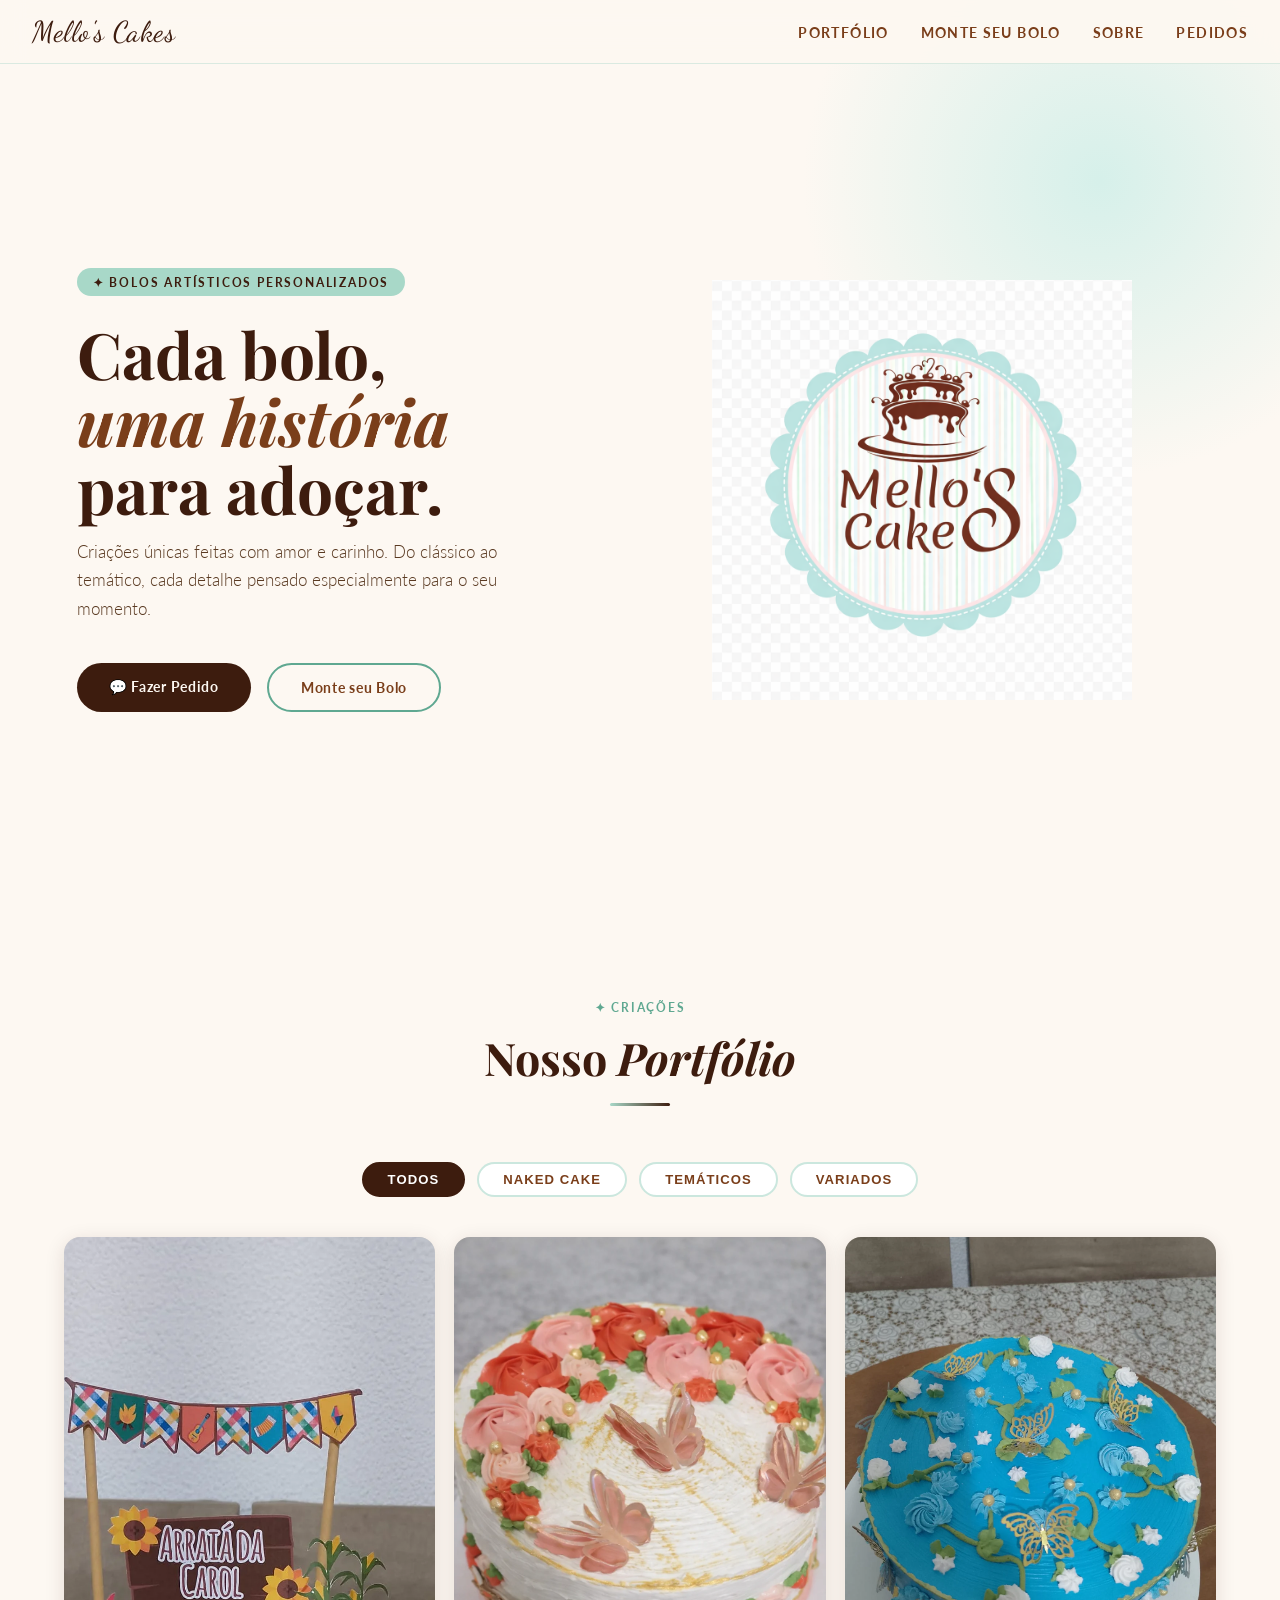
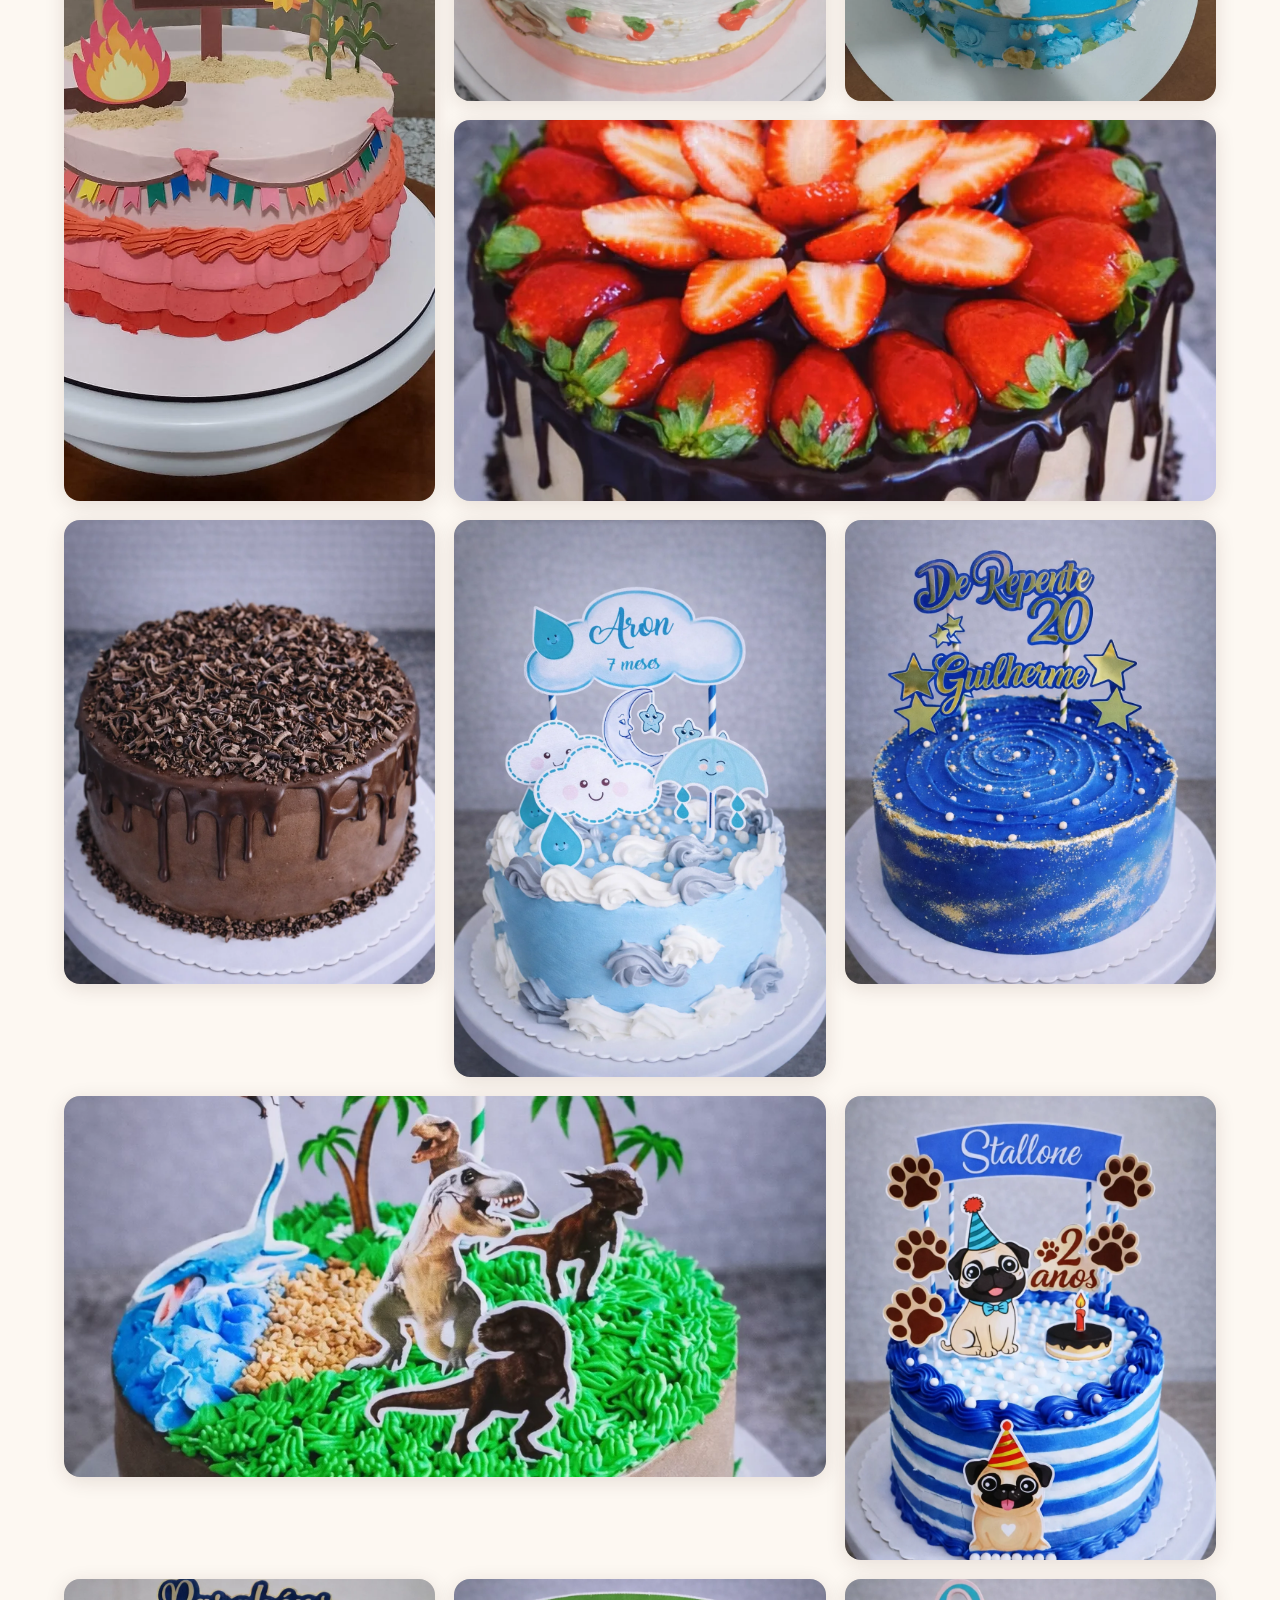
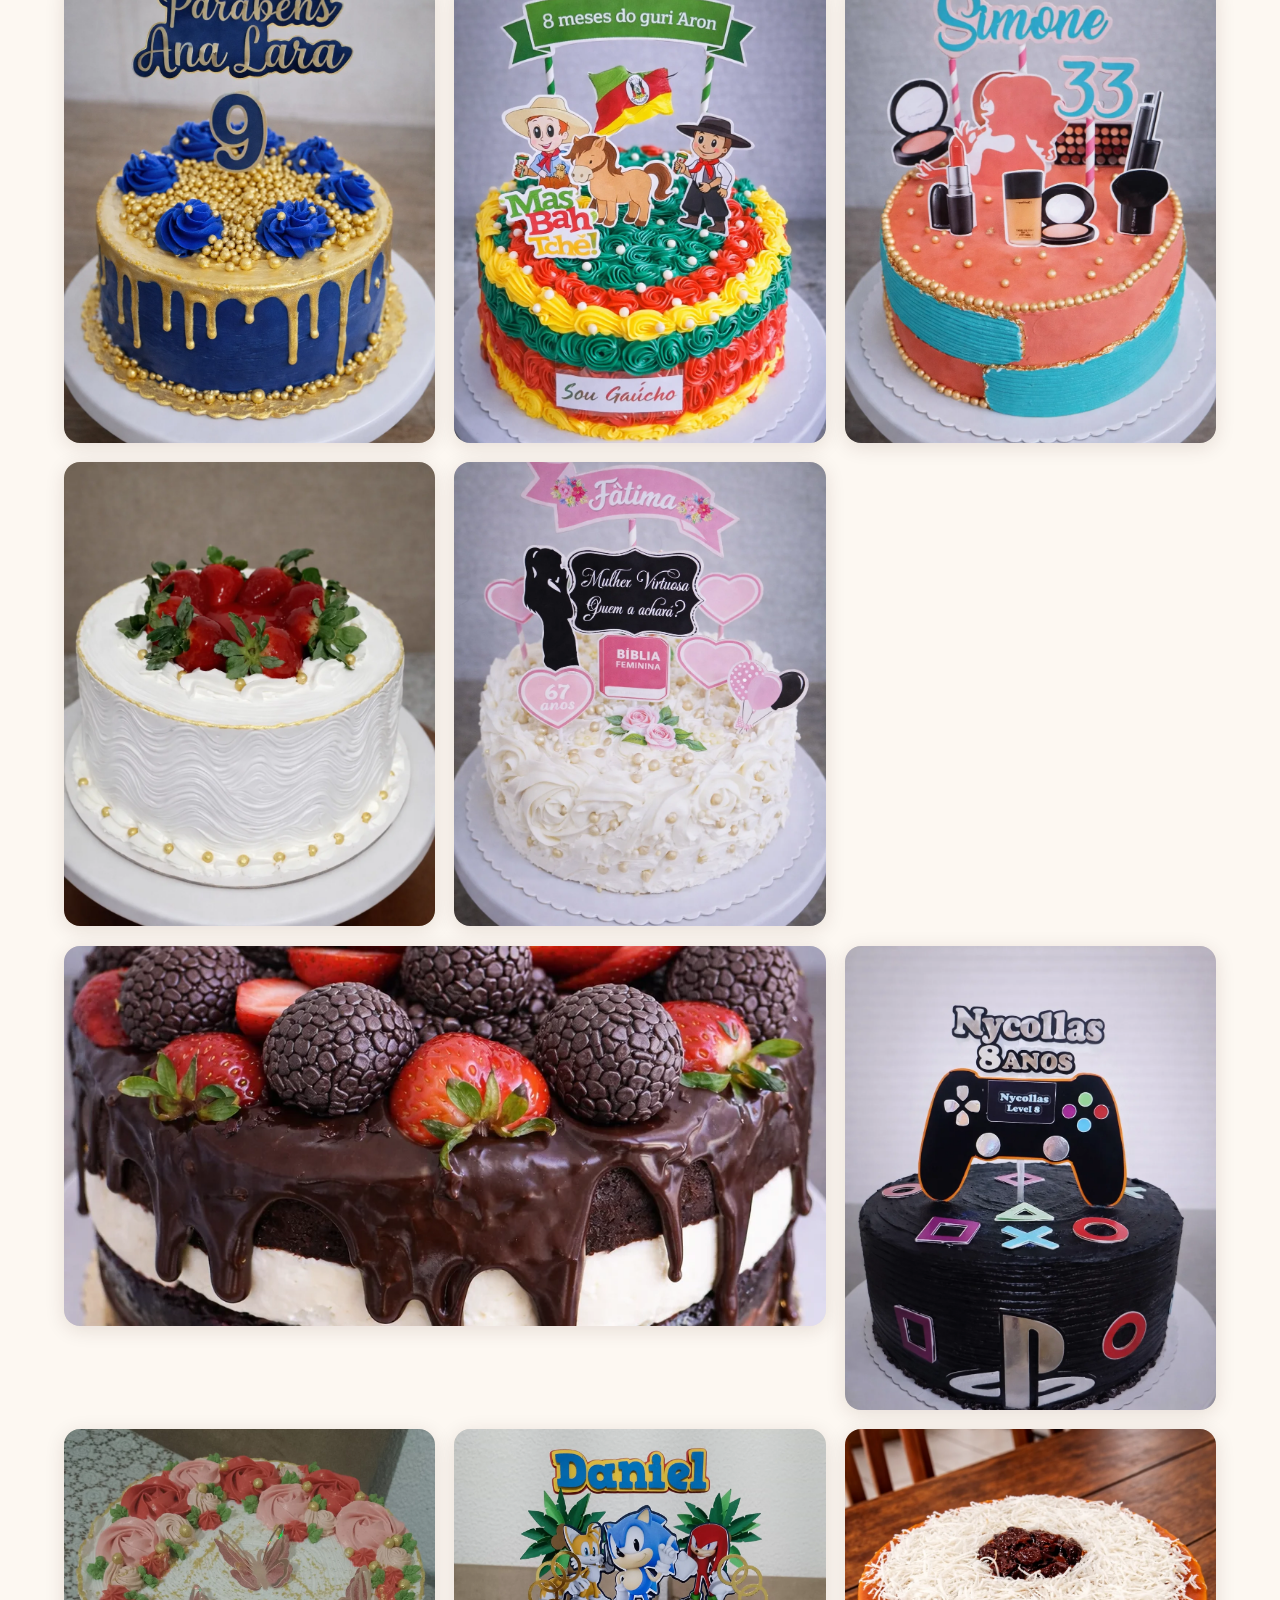
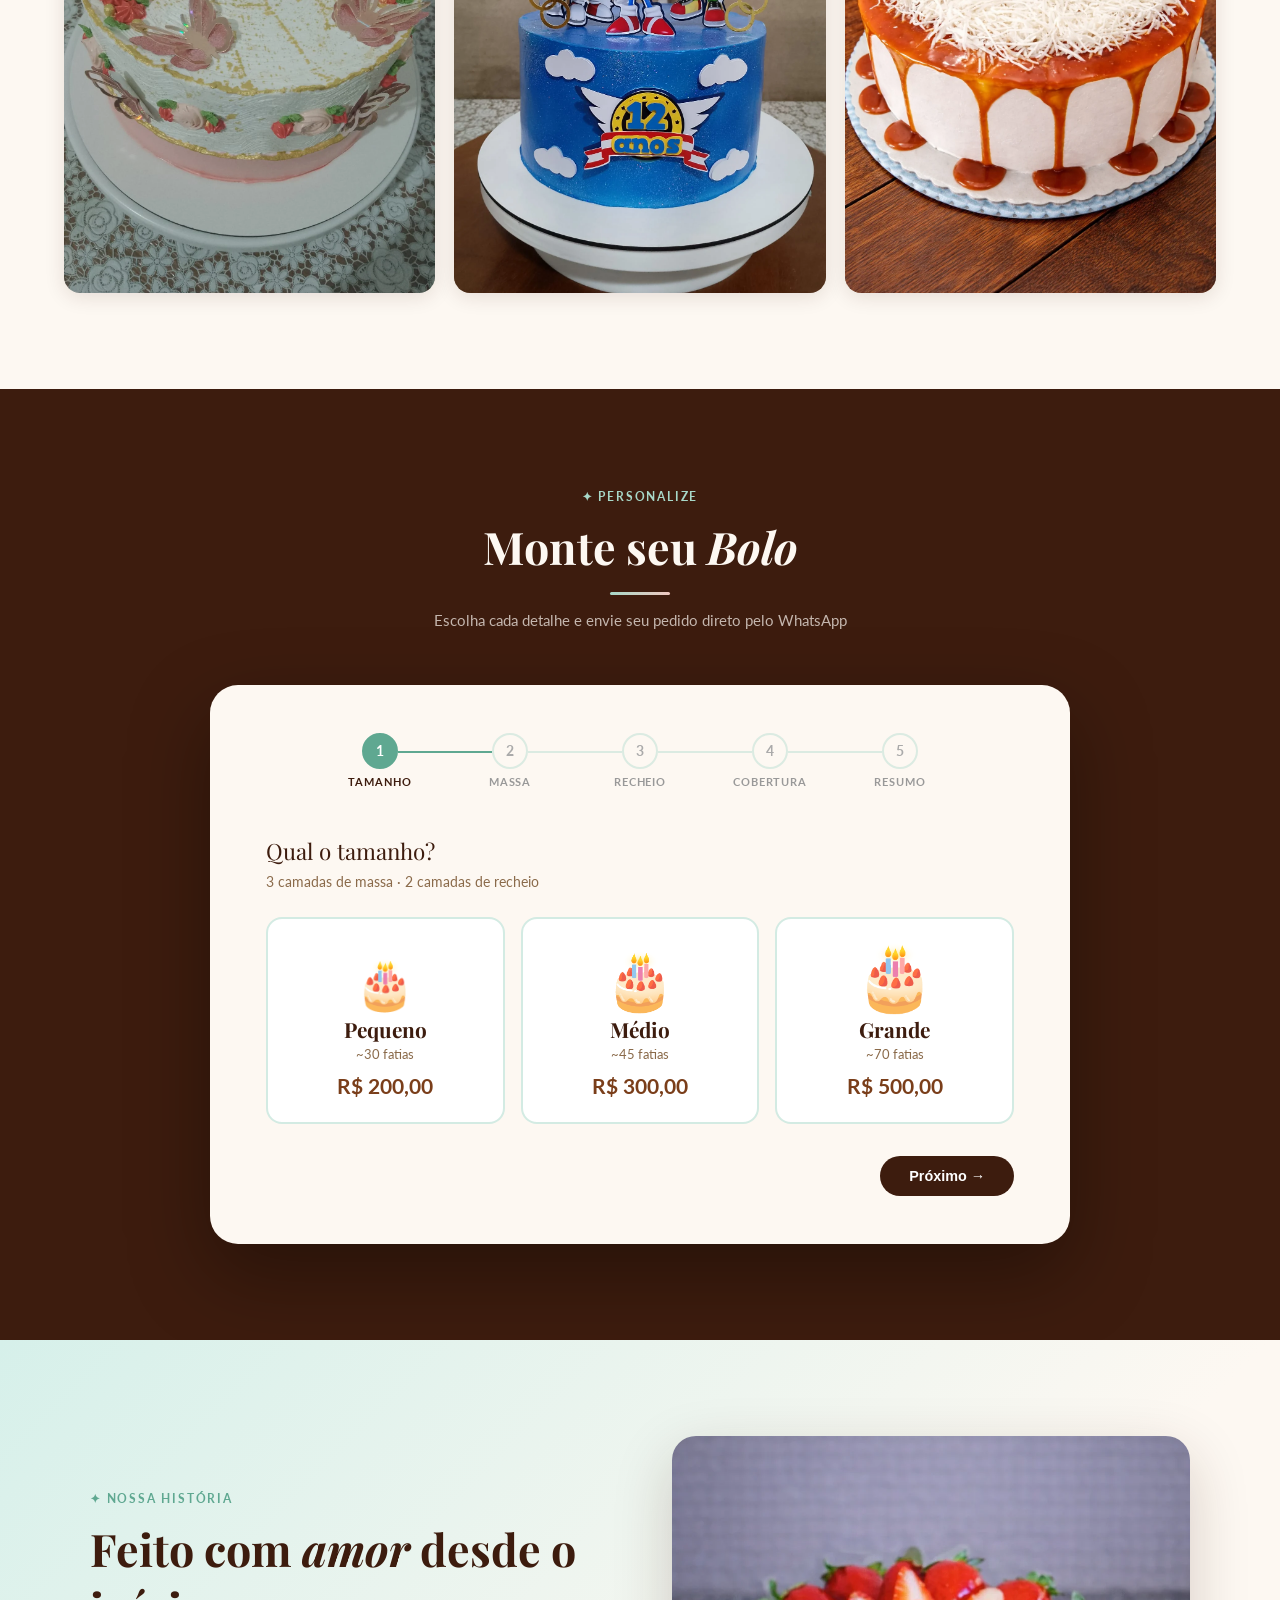
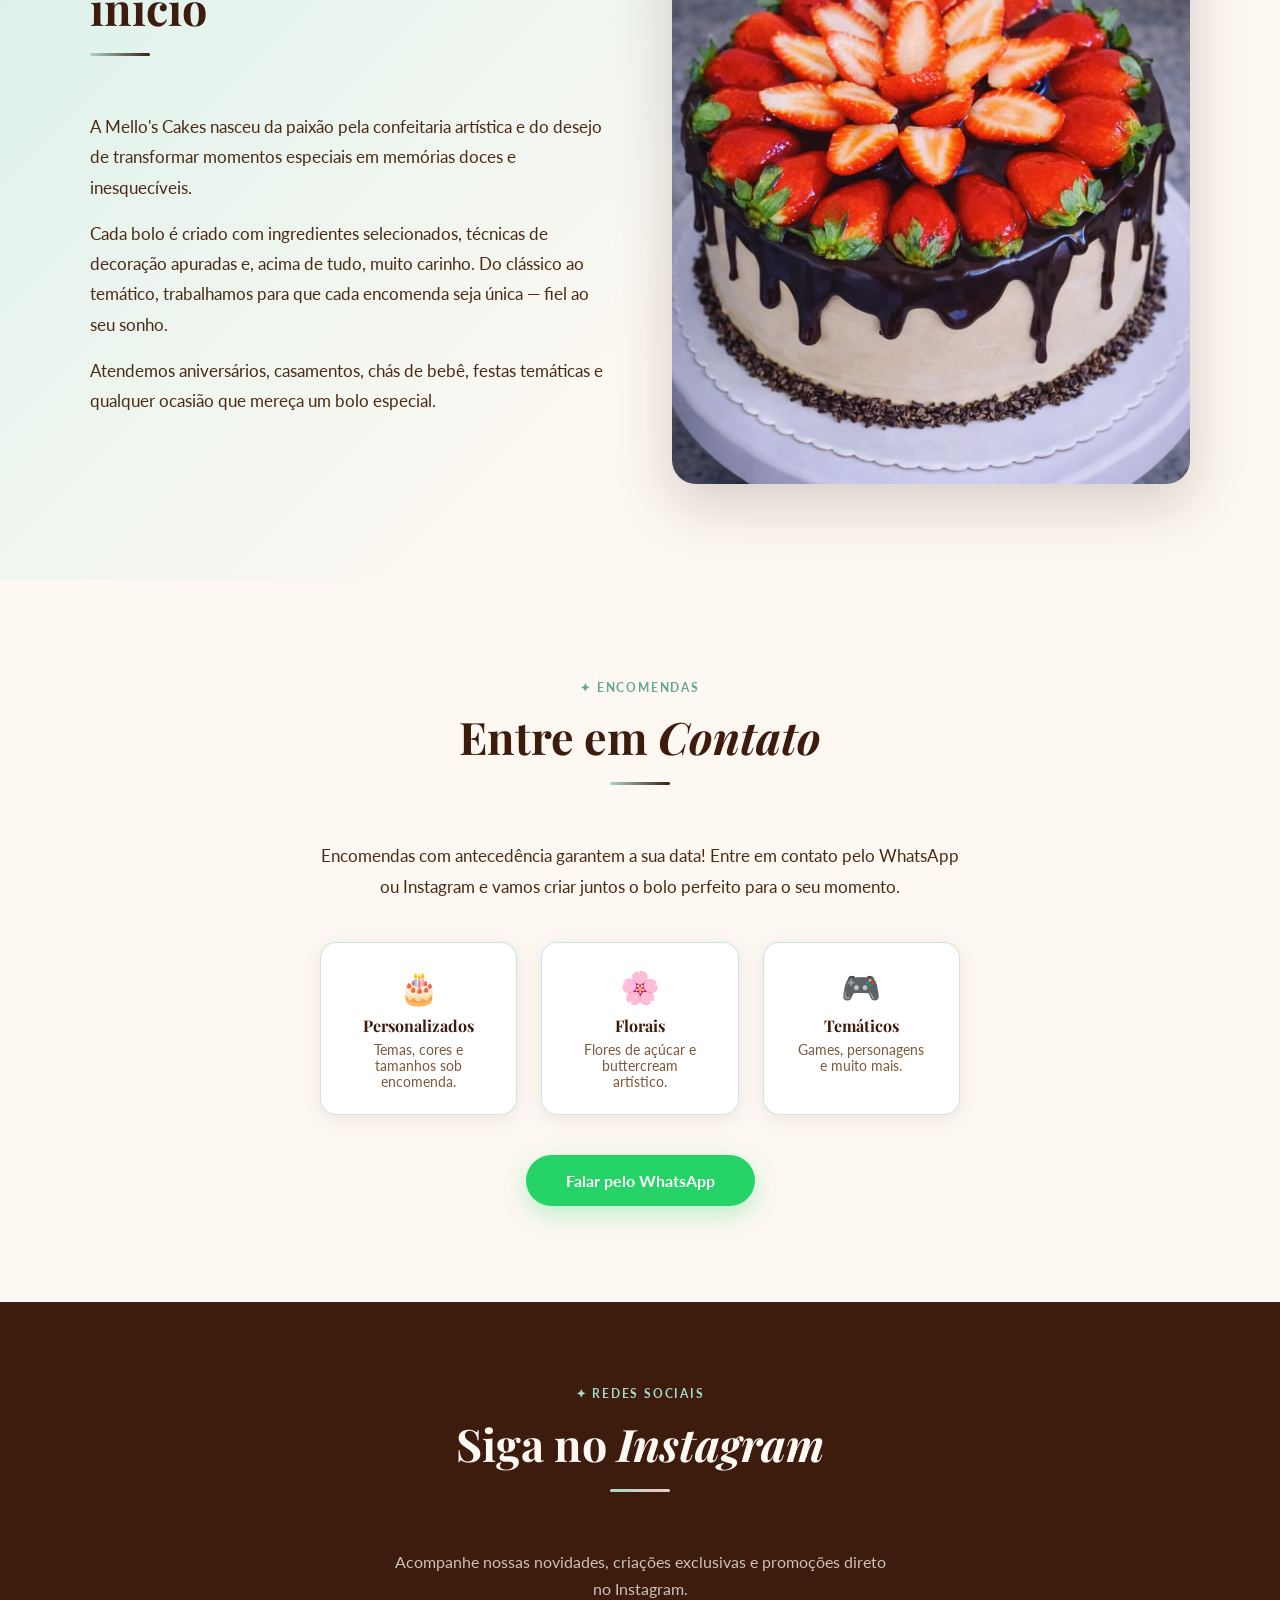
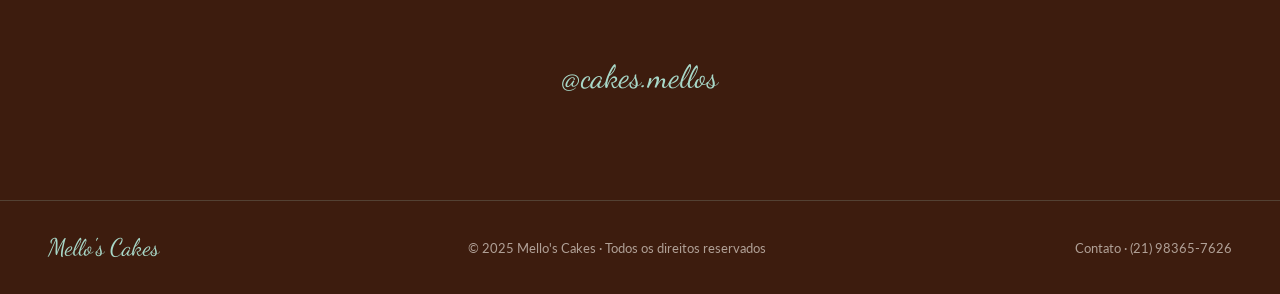
==== commit c072abe3: "alt portifolios" ====
--- a/index.html
+++ b/index.html
@@ -47,98 +47,105 @@
         <div class="section-divider"></div>
       </div>
 
+      <div class="portfolio-filters">
+        <button class="filter-btn active" onclick="filterPortfolio('todos', this)">Todos</button>
+        <button class="filter-btn" onclick="filterPortfolio('naked', this)">Naked Cake</button>
+        <button class="filter-btn" onclick="filterPortfolio('tematicos', this)">Temáticos</button>
+        <button class="filter-btn" onclick="filterPortfolio('variados', this)">Variados</button>
+      </div>
+
       <div class="gallery-grid">
-        <div class="gallery-item tall" onclick="openLightbox(this)">
+        <div class="gallery-item tall" data-cat="tematicos" onclick="openLightbox(this)">
           <img src="./assets/img/portfolio/arraiajunina.webp" alt="Bolo Arraiá Junina" loading="lazy">
           <div class="gallery-caption">Arraiá Junina</div>
         </div>
 
-        <div class="gallery-item" onclick="openLightbox(this)">
+        <div class="gallery-item" data-cat="variados" onclick="openLightbox(this)">
           <img src="./assets/img/portfolio/rosasborboletas.webp" alt="Bolo com rosas e borboletas" loading="lazy">
           <div class="gallery-caption">Rosas &amp; Borboletas</div>
         </div>
 
-        <div class="gallery-item" onclick="openLightbox(this)">
+        <div class="gallery-item" data-cat="variados" onclick="openLightbox(this)">
           <img src="./assets/img/portfolio/jardimazul.webp" alt="Bolo azul floral com borboletas" loading="lazy">
           <div class="gallery-caption">Jardim Azul</div>
         </div>
 
-        <div class="gallery-item wide" onclick="openLightbox(this)">
+        <div class="gallery-item wide" data-cat="naked" onclick="openLightbox(this)">
           <img src="./assets/img/portfolio/morangochocolate.webp" alt="Bolo de morango com chocolate" loading="lazy">
           <div class="gallery-caption">Morango com Chocolate</div>
         </div>
 
-        <div class="gallery-item" onclick="openLightbox(this)">
+        <div class="gallery-item" data-cat="naked" onclick="openLightbox(this)">
           <img src="./assets/img/portfolio/chocolatudo.webp" alt="Bolo chocolatudo" loading="lazy">
           <div class="gallery-caption">Chocolatudo</div>
         </div>
 
-        <div class="gallery-item tall" onclick="openLightbox(this)">
+        <div class="gallery-item tall" data-cat="tematicos" onclick="openLightbox(this)">
           <img src="./assets/img/portfolio/chuvadebencao.webp" alt="Bolo Chuva de Bênção" loading="lazy">
           <div class="gallery-caption">Chuva de Bênção</div>
         </div>
 
-        <div class="gallery-item" onclick="openLightbox(this)">
+        <div class="gallery-item" data-cat="variados" onclick="openLightbox(this)">
           <img src="./assets/img/portfolio/derepente20.webp" alt="Bolo De Repente 20" loading="lazy">
           <div class="gallery-caption">De Repente 20</div>
         </div>
 
-        <div class="gallery-item wide" onclick="openLightbox(this)">
+        <div class="gallery-item wide" data-cat="tematicos" onclick="openLightbox(this)">
           <img src="./assets/img/portfolio/dinossauro.webp" alt="Bolo tema dinossauro" loading="lazy">
           <div class="gallery-caption">Dinossauro</div>
         </div>
 
-        <div class="gallery-item" onclick="openLightbox(this)">
+        <div class="gallery-item" data-cat="tematicos" onclick="openLightbox(this)">
           <img src="./assets/img/portfolio/doguinho.webp" alt="Bolo tema cachorro" loading="lazy">
           <div class="gallery-caption">Doguinho</div>
         </div>
 
-        <div class="gallery-item" onclick="openLightbox(this)">
+        <div class="gallery-item" data-cat="variados" onclick="openLightbox(this)">
           <img src="./assets/img/portfolio/douradorosasazuis.webp" alt="Bolo dourado com rosas azuis" loading="lazy">
           <div class="gallery-caption">Dourado com Rosas Azuis</div>
         </div>
 
-        <div class="gallery-item" onclick="openLightbox(this)">
+        <div class="gallery-item" data-cat="tematicos" onclick="openLightbox(this)">
           <img src="./assets/img/portfolio/gauchinho.webp" alt="Bolo tema gauchinho" loading="lazy">
           <div class="gallery-caption">Gauchinho</div>
         </div>
 
-        <div class="gallery-item" onclick="openLightbox(this)">
+        <div class="gallery-item" data-cat="tematicos" onclick="openLightbox(this)">
           <img src="./assets/img/portfolio/maquiagem.webp" alt="Bolo tema maquiagem" loading="lazy">
           <div class="gallery-caption">Maquiagem</div>
         </div>
 
-        <div class="gallery-item" onclick="openLightbox(this)">
+        <div class="gallery-item" data-cat="variados" onclick="openLightbox(this)">
           <img src="./assets/img/portfolio/morangoperolas.webp" alt="Bolo branco com morangos e pérolas" loading="lazy">
           <div class="gallery-caption">Morango com Pérolas</div>
         </div>
 
-        <div class="gallery-item" onclick="openLightbox(this)">
+        <div class="gallery-item" data-cat="variados" onclick="openLightbox(this)">
           <img src="./assets/img/portfolio/mulhervirtuosa.webp" alt="Bolo Mulher Virtuosa" loading="lazy">
           <div class="gallery-caption">Mulher Virtuosa</div>
         </div>
 
-        <div class="gallery-item wide" onclick="openLightbox(this)">
+        <div class="gallery-item wide" data-cat="naked" onclick="openLightbox(this)">
           <img src="./assets/img/portfolio/nakedcakechocorango.webp" alt="Naked cake de chocolate com morango" loading="lazy">
           <div class="gallery-caption">Naked Cake ChocoMorango</div>
         </div>
 
-        <div class="gallery-item" onclick="openLightbox(this)">
+        <div class="gallery-item" data-cat="tematicos" onclick="openLightbox(this)">
           <img src="./assets/img/portfolio/psngamer.webp" alt="Bolo tema gamer PlayStation" loading="lazy">
           <div class="gallery-caption">PSN Gamer</div>
         </div>
 
-        <div class="gallery-item" onclick="openLightbox(this)">
+        <div class="gallery-item" data-cat="variados" onclick="openLightbox(this)">
           <img src="./assets/img/portfolio/rosasborboletas2.webp" alt="Bolo floral com rosas e borboletas" loading="lazy">
           <div class="gallery-caption">Rosas &amp; Borboletas 2</div>
         </div>
 
-        <div class="gallery-item" onclick="openLightbox(this)">
+        <div class="gallery-item" data-cat="tematicos" onclick="openLightbox(this)">
           <img src="./assets/img/portfolio/sonic.webp" alt="Bolo tema Sonic" loading="lazy">
           <div class="gallery-caption">Sonic</div>
         </div>
 
-        <div class="gallery-item" onclick="openLightbox(this)">
+        <div class="gallery-item" data-cat="variados" onclick="openLightbox(this)">
           <img src="./assets/img/portfolio/ameixacoco.webp" alt="Bolo ameixa com coco" loading="lazy">
           <div class="gallery-caption">Ameixa com Coco</div>
         </div>
@@ -196,13 +203,11 @@
 
             <!-- Esquerda: cartões de sabor -->
             <div class="massa-opcoes">
-              <div class="sabor-card" data-sabor="Chocolate" draggable="true" onclick="clicarSabor('Chocolate')">
-                <span class="sabor-cor" style="background:#6b3520"></span>
-                🍫 Chocolate
+              <div class="sabor-card sabor-chocolate" data-sabor="Chocolate" draggable="true" onclick="clicarSabor('Chocolate')">
+                Chocolate
               </div>
-              <div class="sabor-card" data-sabor="Baunilha" draggable="true" onclick="clicarSabor('Baunilha')">
-                <span class="sabor-cor" style="background:#f5e6c8;border:1px solid #cbb896"></span>
-                🍦 Baunilha
+              <div class="sabor-card sabor-baunilha" data-sabor="Baunilha" draggable="true" onclick="clicarSabor('Baunilha')">
+                Baunilha
               </div>
               <p class="massa-instrucao">Selecione um sabor e clique numa camada, ou arraste até ela.</p>
               <p class="step-error" id="e2">Por favor, defina o sabor de todas as camadas.</p>
@@ -262,22 +267,22 @@
           <div class="sim-label">Sabor do recheio</div>
           <p class="sim-sub">Escolha até 2 recheios</p>
           <div class="check-group" id="recheio-group">
-            <label class="check-item" onclick="toggleCheck(this,'recheio',2)"><input type="checkbox"/><div class="check-icon">✓</div>Brigadeiro chocolate blend</label>
-            <label class="check-item" onclick="toggleCheck(this,'recheio',2)"><input type="checkbox"/><div class="check-icon">✓</div>Brigadeiro chocolate branco</label>
-            <label class="check-item" onclick="toggleCheck(this,'recheio',2)"><input type="checkbox"/><div class="check-icon">✓</div>Brigadeiro de Ninho</label>
-            <label class="check-item" onclick="toggleCheck(this,'recheio',2)"><input type="checkbox"/><div class="check-icon">✓</div>Brigadeiro de amendoim</label>
-            <label class="check-item" onclick="toggleCheck(this,'recheio',2)"><input type="checkbox"/><div class="check-icon">✓</div>Beijinho de côco</label>
-            <label class="check-item" onclick="toggleCheck(this,'recheio',2)"><input type="checkbox"/><div class="check-icon">✓</div>Beijinho de côco c/ abacaxi</label>
-            <label class="check-item recheio-extra" onclick="toggleCheck(this,'recheio',2)"><input type="checkbox"/><div class="check-icon">✓</div>Brigadeiro de nozes ⭐</label>
-            <label class="check-item" onclick="toggleCheck(this,'recheio',2)"><input type="checkbox"/><div class="check-icon">✓</div>Doce de leite</label>
-            <label class="check-item" onclick="toggleCheck(this,'recheio',2)"><input type="checkbox"/><div class="check-icon">✓</div>Doce de leite c/ ameixa</label>
-            <label class="check-item" onclick="toggleCheck(this,'recheio',2)"><input type="checkbox"/><div class="check-icon">✓</div>Doce de leite c/ côco</label>
-            <label class="check-item" onclick="toggleCheck(this,'recheio',2)"><input type="checkbox"/><div class="check-icon">✓</div>Doce de leite c/ nozes ⭐</label>
-            <label class="check-item" onclick="toggleCheck(this,'recheio',2)"><input type="checkbox"/><div class="check-icon">✓</div>Brig. branco c/ geleia de morango</label>
-            <label class="check-item" onclick="toggleCheck(this,'recheio',2)"><input type="checkbox"/><div class="check-icon">✓</div>Brig. branco c/ geleia de maracujá</label>
-            <label class="check-item recheio-extra" onclick="toggleCheck(this,'recheio',2)"><input type="checkbox"/><div class="check-icon">✓</div>Ninho com Nutella ⭐</label>
-            <label class="check-item" onclick="toggleCheck(this,'recheio',2)"><input type="checkbox"/><div class="check-icon">✓</div>Ninho c/ geleia de morango</label>
-            <label class="check-item" onclick="toggleCheck(this,'recheio',2)"><input type="checkbox"/><div class="check-icon">✓</div>Ninho c/ geleia de maracujá</label>
+            <div class="check-item" onclick="toggleCheck(this,'recheio',2)"><div class="check-icon">✓</div>Brigadeiro chocolate blend</div>
+            <div class="check-item" onclick="toggleCheck(this,'recheio',2)"><div class="check-icon">✓</div>Brigadeiro chocolate branco</div>
+            <div class="check-item" onclick="toggleCheck(this,'recheio',2)"><div class="check-icon">✓</div>Brigadeiro de Ninho</div>
+            <div class="check-item" onclick="toggleCheck(this,'recheio',2)"><div class="check-icon">✓</div>Brigadeiro de amendoim</div>
+            <div class="check-item" onclick="toggleCheck(this,'recheio',2)"><div class="check-icon">✓</div>Beijinho de côco</div>
+            <div class="check-item" onclick="toggleCheck(this,'recheio',2)"><div class="check-icon">✓</div>Beijinho de côco c/ abacaxi</div>
+            <div class="check-item recheio-extra" onclick="toggleCheck(this,'recheio',2)"><div class="check-icon">✓</div>Brigadeiro de nozes ⭐</div>
+            <div class="check-item" onclick="toggleCheck(this,'recheio',2)"><div class="check-icon">✓</div>Doce de leite</div>
+            <div class="check-item" onclick="toggleCheck(this,'recheio',2)"><div class="check-icon">✓</div>Doce de leite c/ ameixa</div>
+            <div class="check-item" onclick="toggleCheck(this,'recheio',2)"><div class="check-icon">✓</div>Doce de leite c/ côco</div>
+            <div class="check-item" onclick="toggleCheck(this,'recheio',2)"><div class="check-icon">✓</div>Doce de leite c/ nozes ⭐</div>
+            <div class="check-item" onclick="toggleCheck(this,'recheio',2)"><div class="check-icon">✓</div>Brig. branco c/ geleia de morango</div>
+            <div class="check-item" onclick="toggleCheck(this,'recheio',2)"><div class="check-icon">✓</div>Brig. branco c/ geleia de maracujá</div>
+            <div class="check-item recheio-extra" onclick="toggleCheck(this,'recheio',2)"><div class="check-icon">✓</div>Ninho com Nutella ⭐</div>
+            <div class="check-item" onclick="toggleCheck(this,'recheio',2)"><div class="check-icon">✓</div>Ninho c/ geleia de morango</div>
+            <div class="check-item" onclick="toggleCheck(this,'recheio',2)"><div class="check-icon">✓</div>Ninho c/ geleia de maracujá</div>
           </div>
           <div class="obs-box">⭐ Recheios com Nutella e Nozes têm acréscimo no valor final.</div>
           <p class="step-error" id="e3">Por favor, selecione ao menos 1 recheio.</p>
@@ -311,15 +316,11 @@
             <div class="resumo-row"><span class="rl">Massa</span><span class="rv" id="r-massa">—</span></div>
             <div class="resumo-row"><span class="rl">Recheio</span><span class="rv" id="r-recheio">—</span></div>
             <div class="resumo-row"><span class="rl">Cobertura</span><span class="rv" id="r-cobertura">—</span></div>
-            <div class="resumo-total">
-              <span class="tl">Valor base</span>
-              <span class="tv" id="r-preco">R$ 0,00</span>
-            </div>
-            <div class="obs-acrescimo" id="r-acrescimo">⚠️ Acréscimo aplicável – valor final confirmado pela confeiteira.</div>
+            <div class="obs-acrescimo" id="r-acrescimo" style="display:block;">⚠️ O valor final será confirmado pela confeiteira pelo WhatsApp.</div>
           </div>
           <div class="sim-nav">
             <button class="btn-sim btn-prev" onclick="goStep(4)">← Voltar</button>
-            <button class="btn-whats btn-sim" onclick="enviarWhats()">Enviar pelo WhatsApp</button>
+            <button class="btn-whats btn-sim" onclick="enviarWhats()">Solicitar Orçamento pelo WhatsApp</button>
           </div>
         </div>
       </div>
--- a/assets/css/styles.css
+++ b/assets/css/styles.css
@@ -39,6 +39,13 @@
 .section-title{font-family:'Playfair Display',serif;font-size:clamp(2rem,3.5vw,3rem);color:var(--choco);}
 .section-title em{font-style:italic;}
 .section-divider{width:60px;height:3px;background:linear-gradient(90deg,var(--mint),var(--choco));margin:1rem auto 0;border-radius:2px;}
+
+/* PORTFOLIO FILTERS */
+.portfolio-filters{display:flex;justify-content:center;gap:.75rem;flex-wrap:wrap;margin-bottom:2.5rem;}
+.filter-btn{background:white;border:2px solid rgba(168,216,200,.6);color:var(--choco-mid);padding:.5rem 1.5rem;border-radius:100px;font-size:.82rem;font-weight:700;letter-spacing:.08em;text-transform:uppercase;cursor:pointer;transition:all .2s;}
+.filter-btn:hover{border-color:var(--mint-dark);color:var(--choco);}
+.filter-btn.active{background:var(--choco);border-color:var(--choco);color:white;}
+.gallery-item.hidden{display:none;}
 
 /* GALLERY */
 #portfolio{padding:6rem 5vw;}
@@ -95,26 +102,31 @@
 .massa-layout{display:grid;grid-template-columns:1fr 1fr;gap:2rem;align-items:start;margin-bottom:1.2rem;}
 .massa-opcoes{display:flex;flex-direction:column;gap:.8rem;}
 /* cards de sabor */
-.sabor-card{display:flex;align-items:center;gap:.8rem;background:rgba(255,255,255,.08);border:2px solid rgba(168,216,200,.3);border-radius:12px;padding:.75rem 1.1rem;cursor:pointer;font-size:.95rem;color:var(--mint-light);font-weight:600;transition:all .2s;user-select:none;}
-.sabor-card:hover{border-color:var(--mint);background:rgba(168,216,200,.1);}
-.sabor-card.sabor-ativo{border-color:var(--mint);background:rgba(168,216,200,.18);box-shadow:0 0 0 3px rgba(168,216,200,.25);}
+.sabor-card{display:flex;align-items:center;justify-content:center;border-radius:12px;padding:.75rem 1.1rem;cursor:pointer;font-size:.95rem;font-weight:700;transition:all .2s;user-select:none;border:3px solid transparent;letter-spacing:.04em;}
+.sabor-chocolate{background:#4a1e08;color:#fff;border-color:#4a1e08;}
+.sabor-baunilha{background:#f5e6c8;color:#3d1c0e;border-color:#d4b896;}
+.sabor-card:hover{transform:translateY(-2px);box-shadow:0 6px 18px rgba(0,0,0,.18);}
+.sabor-card.sabor-ativo.sabor-chocolate{border-color:#fff;box-shadow:0 0 0 3px rgba(74,30,8,.4);}
+.sabor-card.sabor-ativo.sabor-baunilha{border-color:#7a3e1a;box-shadow:0 0 0 3px rgba(203,184,150,.5);}
 .sabor-card.dragging{opacity:.4;transform:scale(.95);}
-.sabor-cor{display:inline-block;width:14px;height:14px;border-radius:50%;flex-shrink:0;}
-.massa-instrucao{font-size:.75rem;color:rgba(168,216,200,.6);line-height:1.5;margin-top:.2rem;}
+.massa-instrucao{font-size:.75rem;color:rgba(90,58,34,.75);line-height:1.5;margin-top:.2rem;}
 /* bolo com camadas clicáveis */
 .massa-preview{display:flex;flex-direction:column;align-items:center;gap:0;}
-.cake-preview-label{font-size:.7rem;font-weight:700;letter-spacing:.15em;text-transform:uppercase;color:var(--mint);opacity:.7;margin-bottom:.6rem;}
-.cake-wrap{position:relative;display:flex;flex-direction:column;align-items:center;gap:2px;width:100%;}
-.camada-drop{position:relative;width:100%;cursor:pointer;transition:filter .2s;border-radius:6px;}
+.cake-preview-label{font-size:.82rem;font-weight:700;letter-spacing:.15em;text-transform:uppercase;color:var(--mint);opacity:1;margin-bottom:.6rem;}
+.cake-wrap{position:relative;display:flex;flex-direction:column;align-items:center;gap:0;width:100%;}
+.camada-drop{position:relative;width:100%;cursor:pointer;transition:filter .2s;border-radius:6px;margin-top:-14px;}
+.camada-drop:first-child{margin-top:0;z-index:3;}
+.camada-drop:nth-child(2){z-index:2;}
+.camada-drop:nth-child(3){z-index:1;}
 .camada-drop:hover{filter:brightness(1.12);}
 .camada-drop.drop-hl{filter:brightness(1.2);outline:2px dashed var(--mint);}
-.camada-drop.camada-preenchida .camada-label{font-weight:700;color:var(--mint);}
+.camada-drop.camada-preenchida .camada-label{font-weight:700;font-size:1rem;right:auto;left:50%;top:50%;transform:translate(-50%,-50%);text-align:center;letter-spacing:.04em;text-shadow:0 1px 3px rgba(0,0,0,.25);}
 .camada-svg{display:block;width:100%;height:auto;overflow:visible;}
 .camada-svg rect,.camada-svg ellipse{transition:fill .35s ease;}
-.camada-label{position:absolute;right:-2.8rem;top:50%;transform:translateY(-50%);font-size:.68rem;color:rgba(168,216,200,.6);letter-spacing:.05em;white-space:nowrap;}
+.camada-label{position:absolute;right:-2.8rem;top:40%;transform:translateY(-50%);font-size:.78rem;color:rgba(90,58,34,.7);letter-spacing:.05em;white-space:nowrap;}
 .vela-svg{width:30px;height:auto;margin-top:-4px;display:block;}
 /* btn reset */
-.btn-reset-massa{background:none;border:1.5px solid rgba(168,216,200,.35);color:rgba(168,216,200,.7);border-radius:8px;padding:.4rem .9rem;font-size:.78rem;cursor:pointer;transition:all .2s;align-self:flex-start;letter-spacing:.04em;margin-top:.2rem;}
+.btn-reset-massa{background:none;border:1.5px solid rgba(90,58,34,.4);color:rgba(90,58,34,.85);border-radius:8px;padding:.4rem .9rem;font-size:.78rem;cursor:pointer;transition:all .2s;align-self:flex-start;letter-spacing:.04em;margin-top:.2rem;}
 .btn-reset-massa:hover{border-color:var(--mint);color:var(--mint);}
 .radio-group{display:grid;grid-template-columns:1fr 1fr;gap:.6rem;}
 .radio-item{display:flex;align-items:center;gap:.7rem;background:white;border:1.5px solid rgba(168,216,200,.5);border-radius:10px;padding:.7rem 1rem;cursor:pointer;transition:all .2s;font-size:.88rem;color:var(--text);user-select:none;}
@@ -203,7 +215,7 @@
   .check-group{grid-template-columns:1fr;}
   .massa-layout{grid-template-columns:1fr;gap:1.2rem;}
   .massa-preview{order:-1;padding-right:3rem;}
-  .camada-label{right:-2.4rem;font-size:.62rem;}
+  .camada-label{right:-2.4rem;font-size:.72rem;}
   .radio-group{grid-template-columns:1fr;}
   .steps{gap:0;}
   .step-dot span{display:none;}
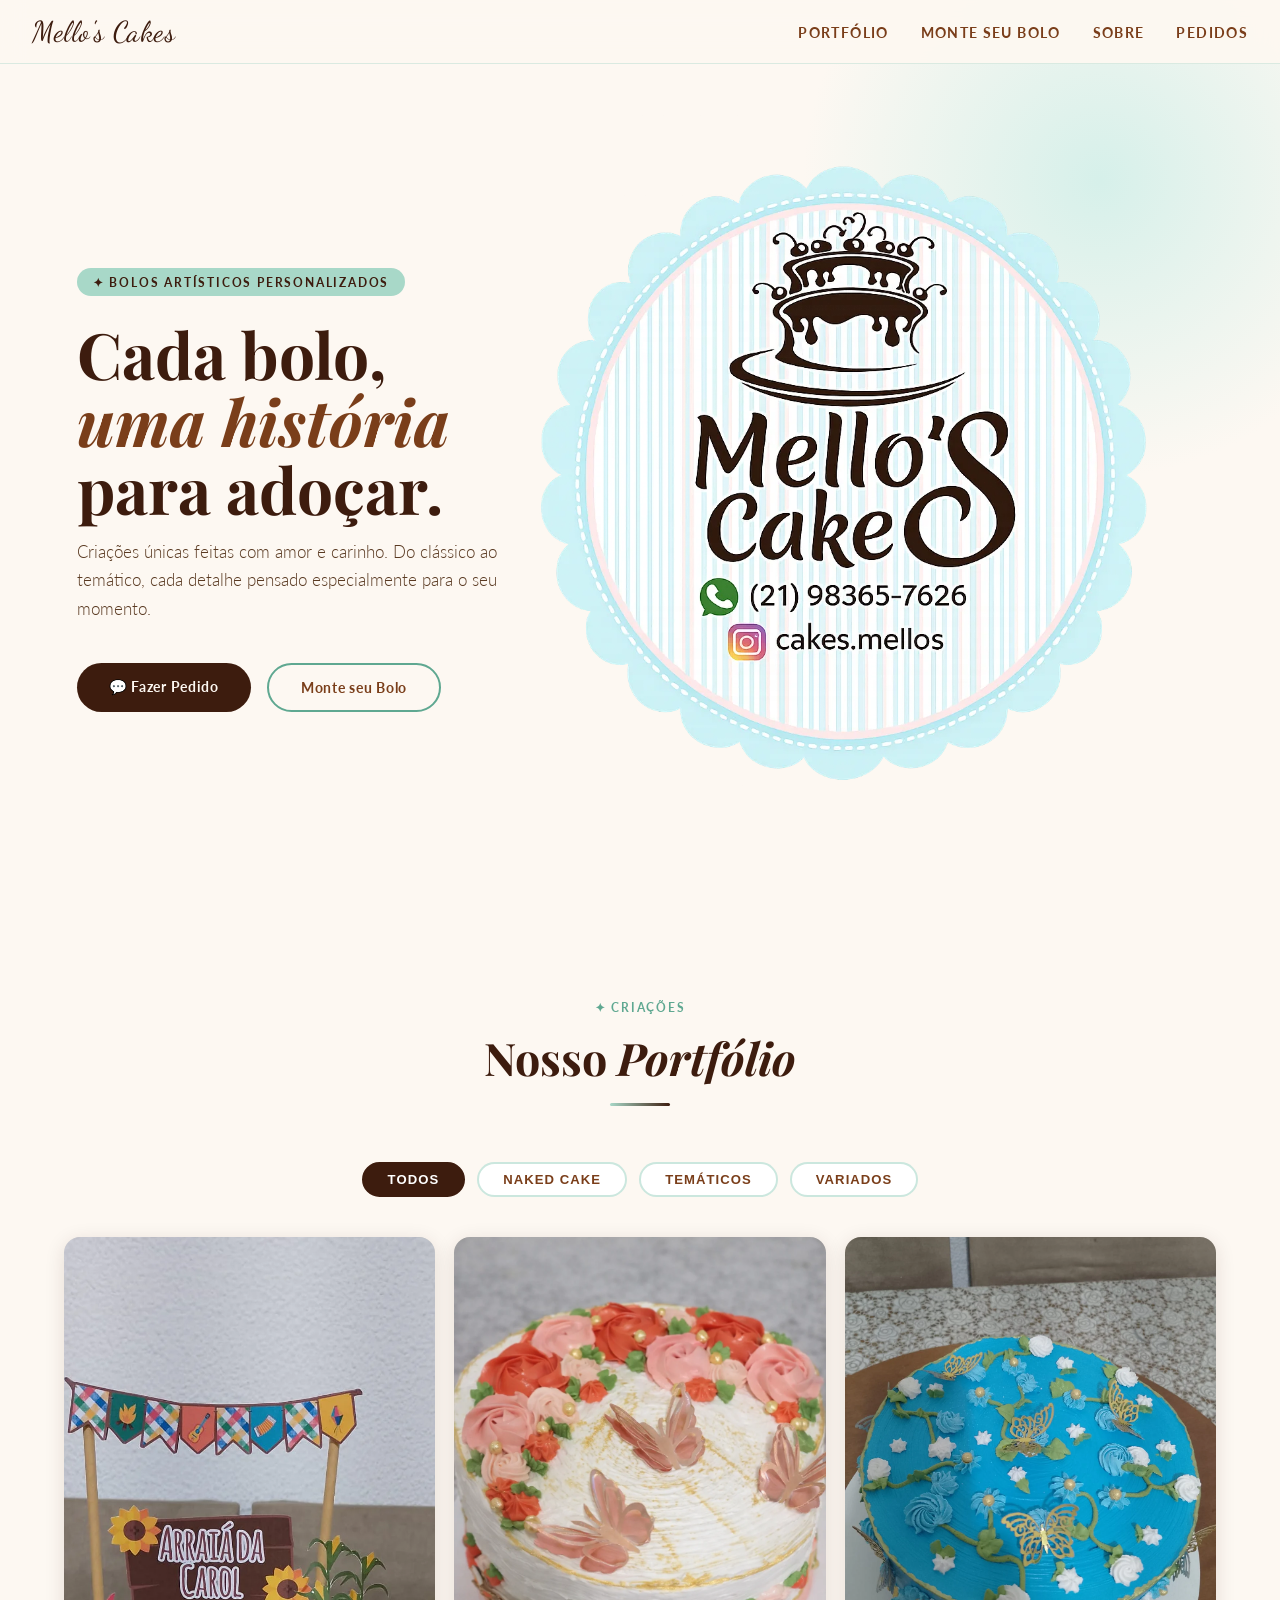
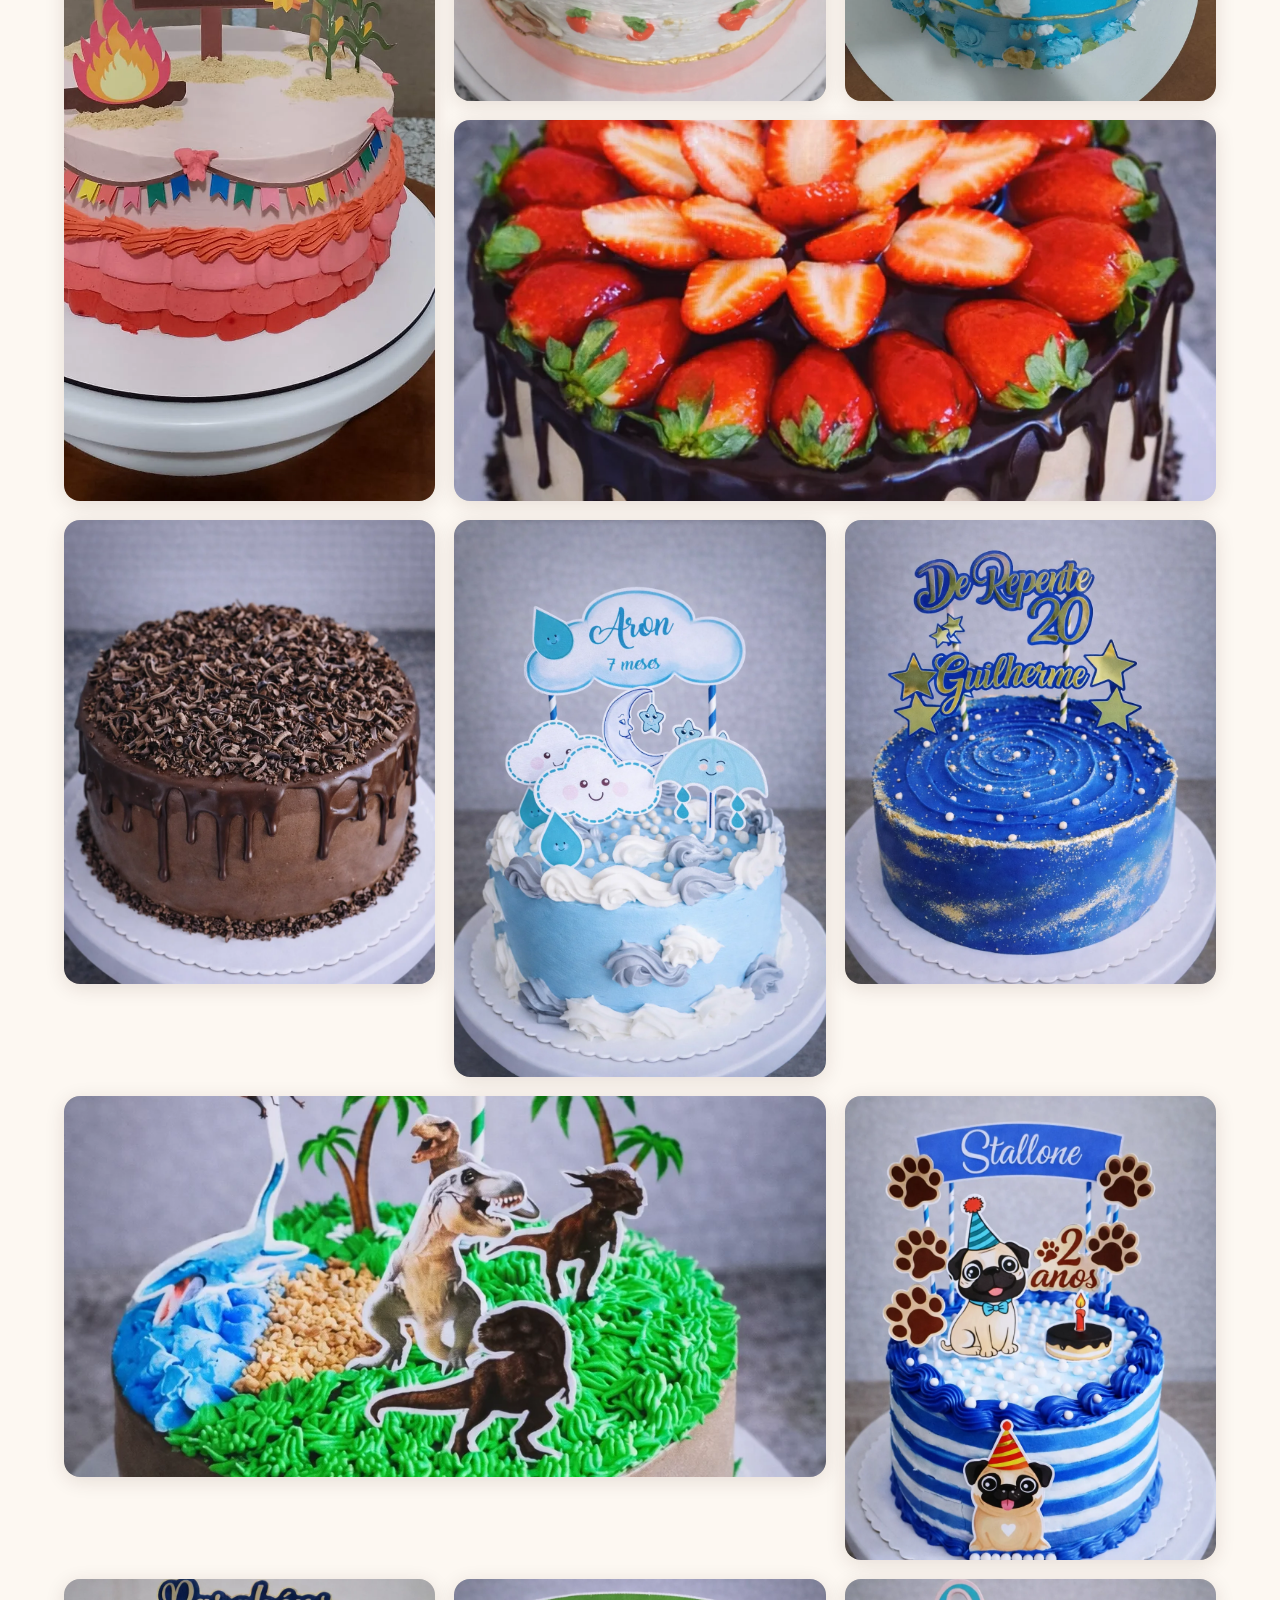
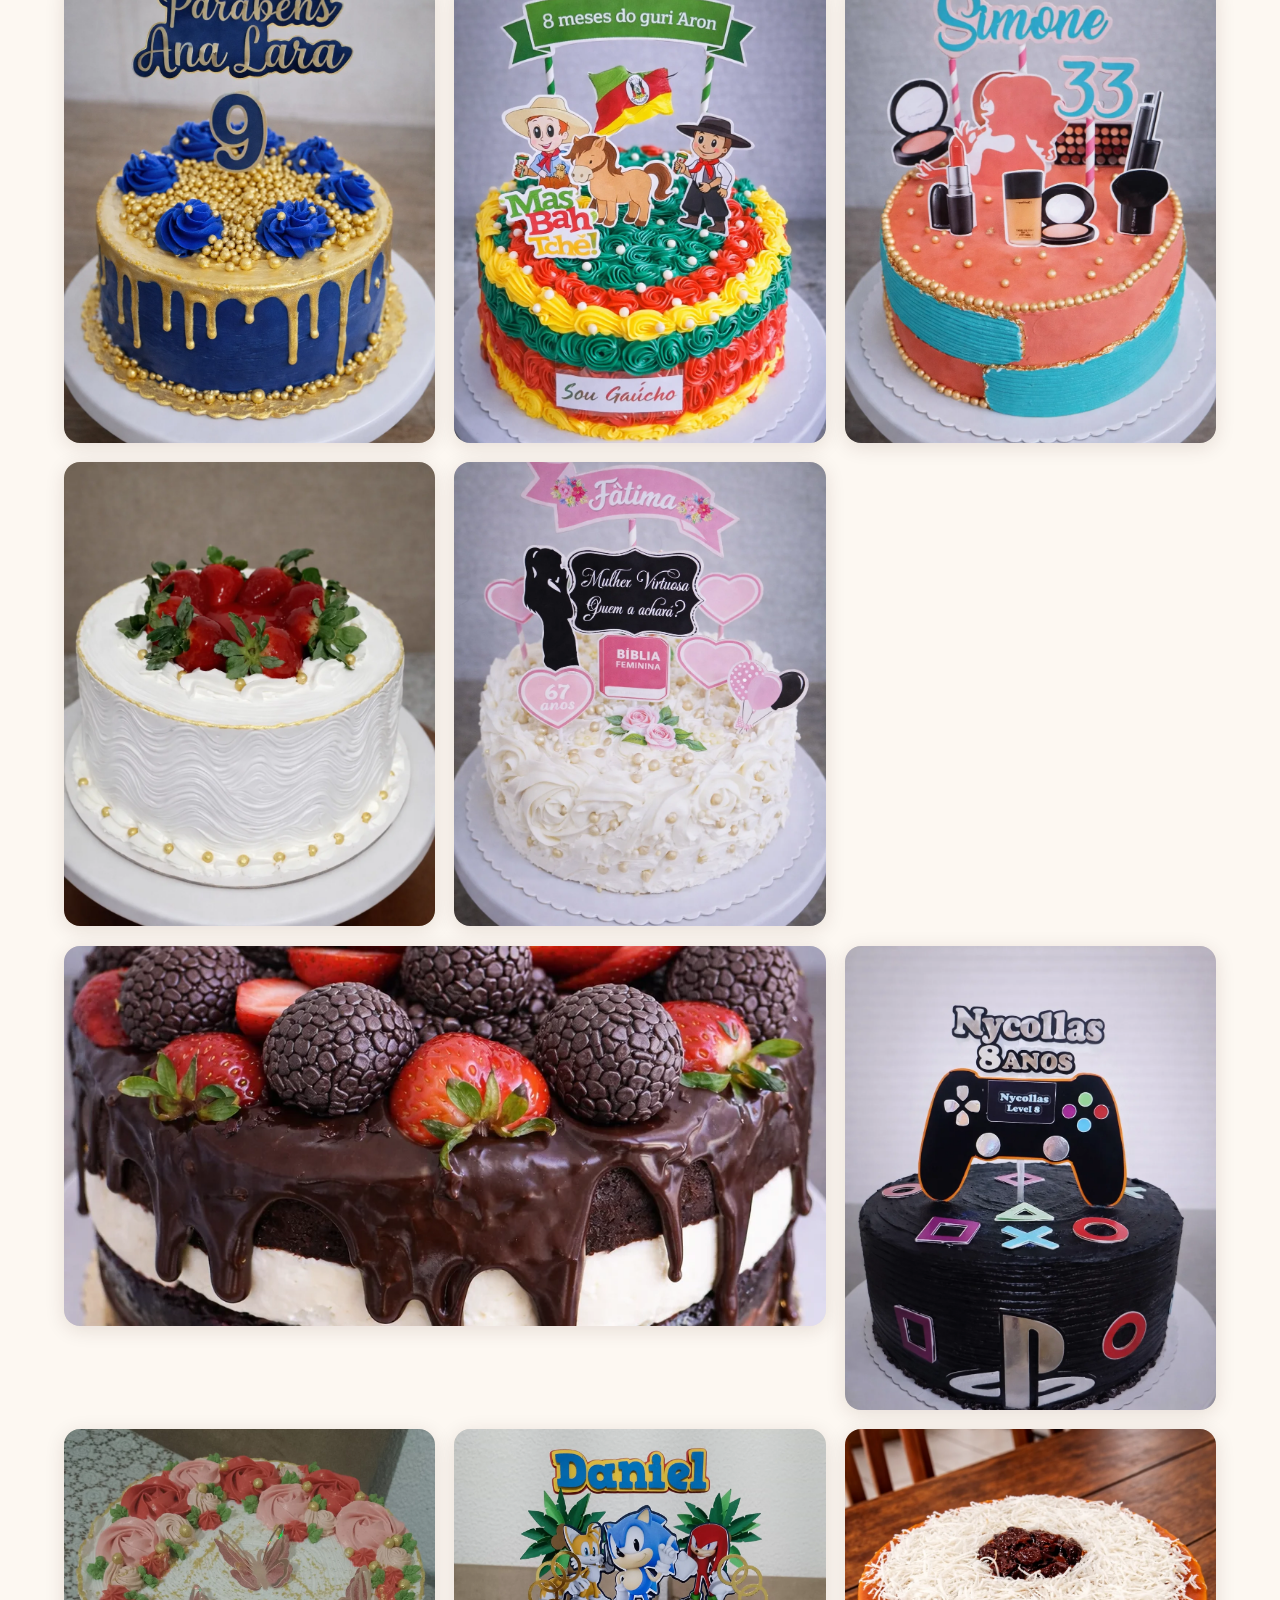
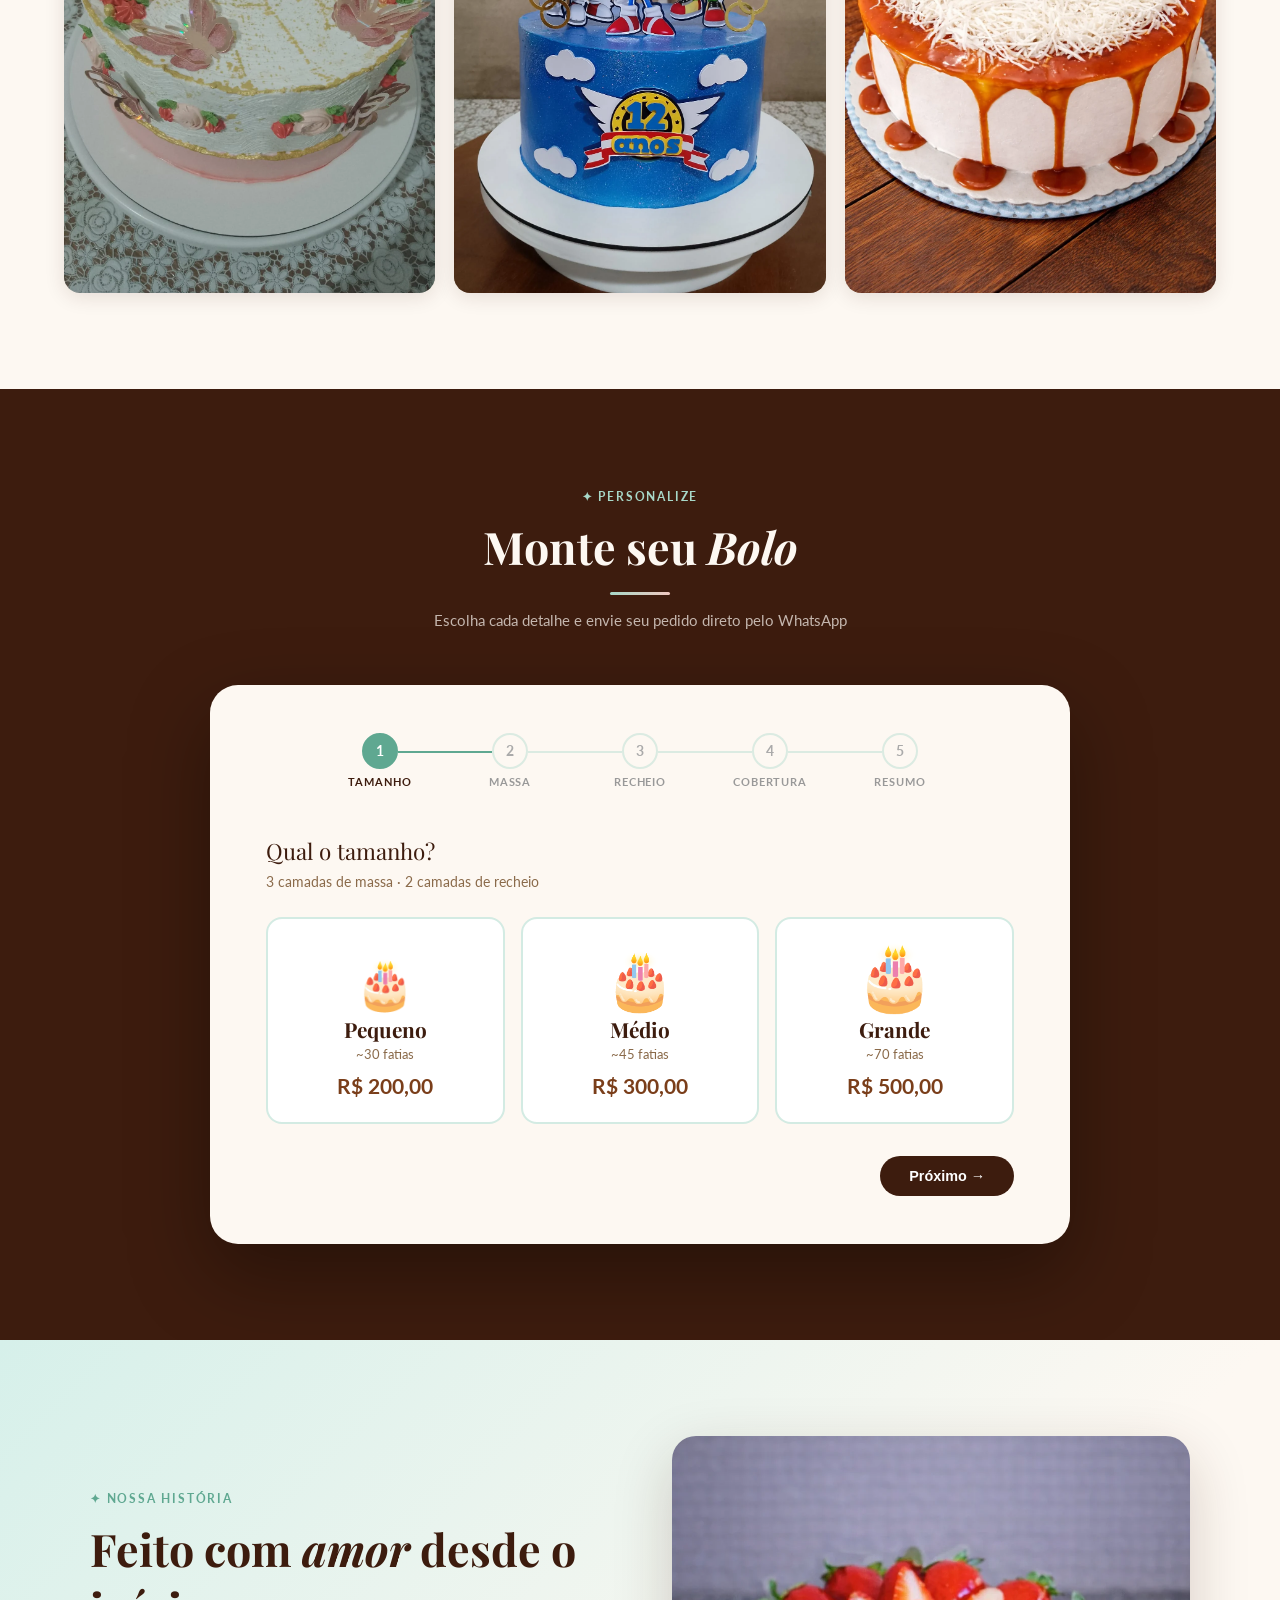
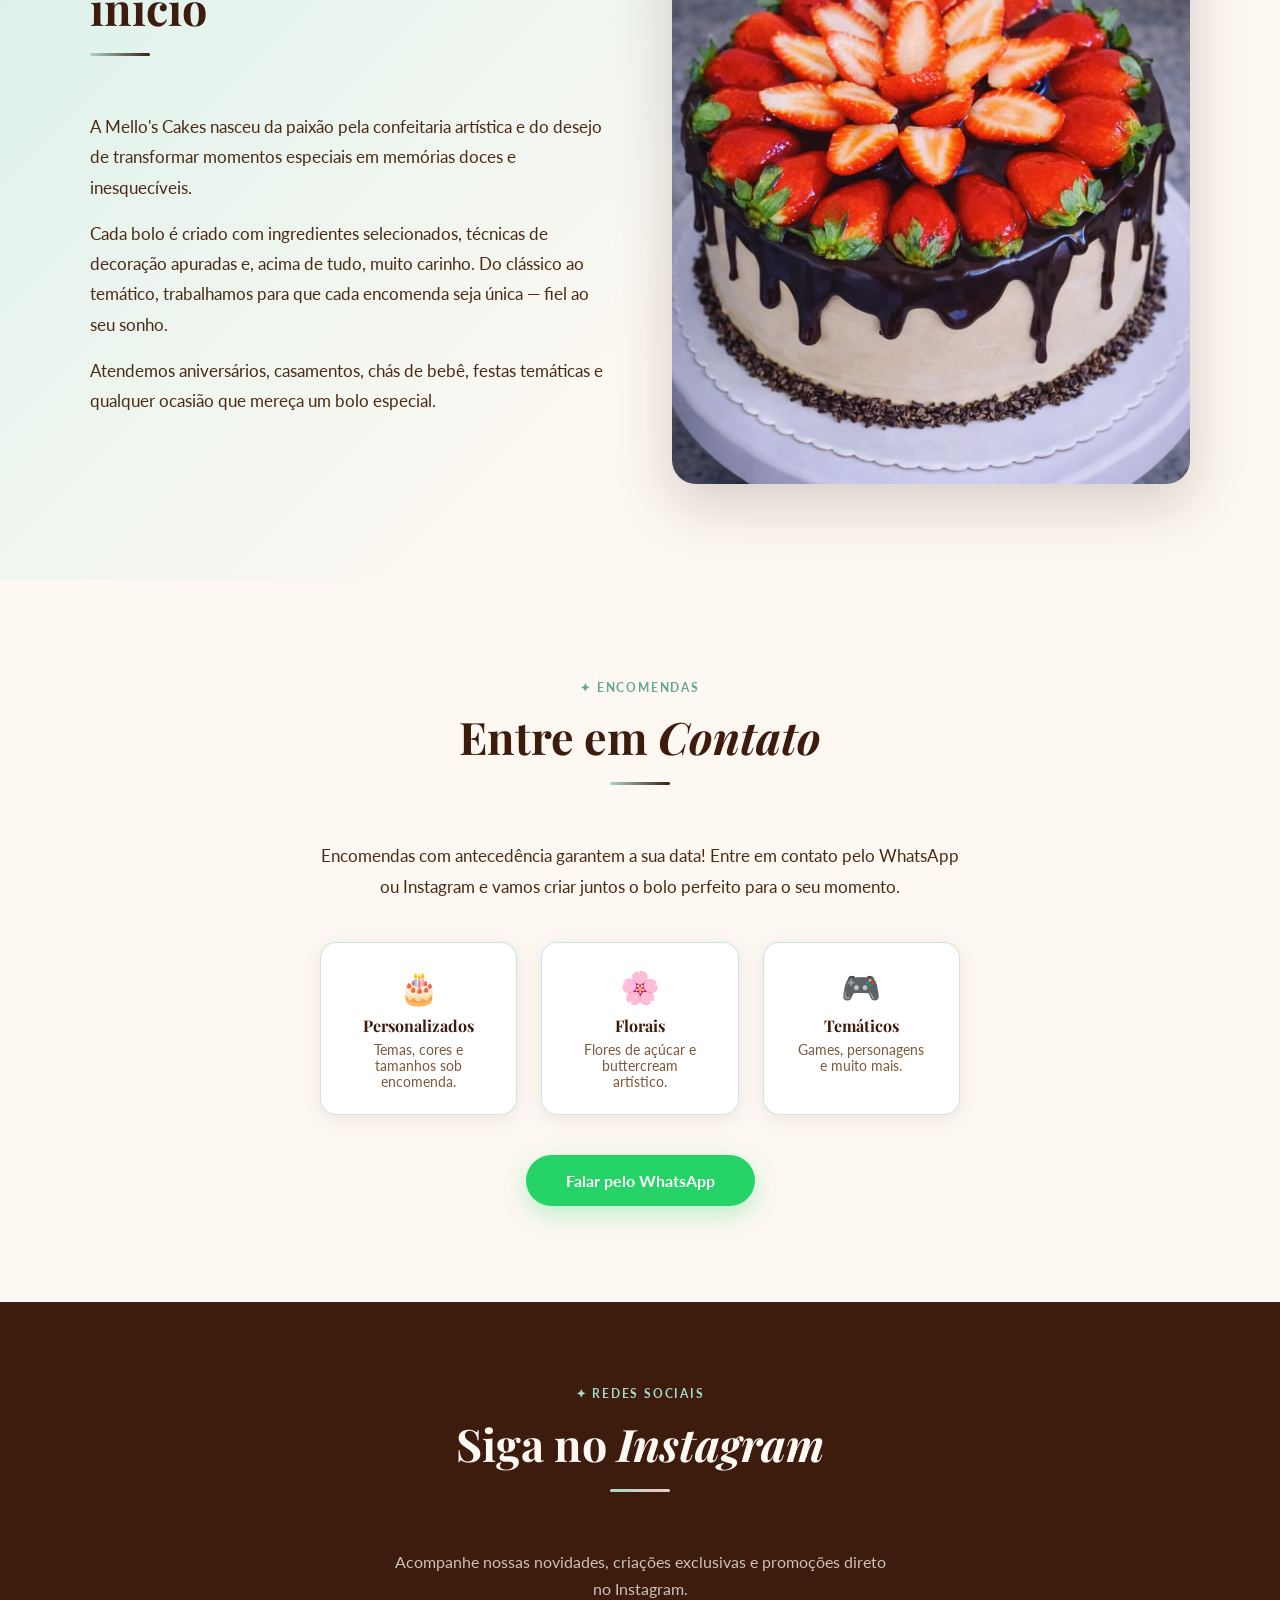
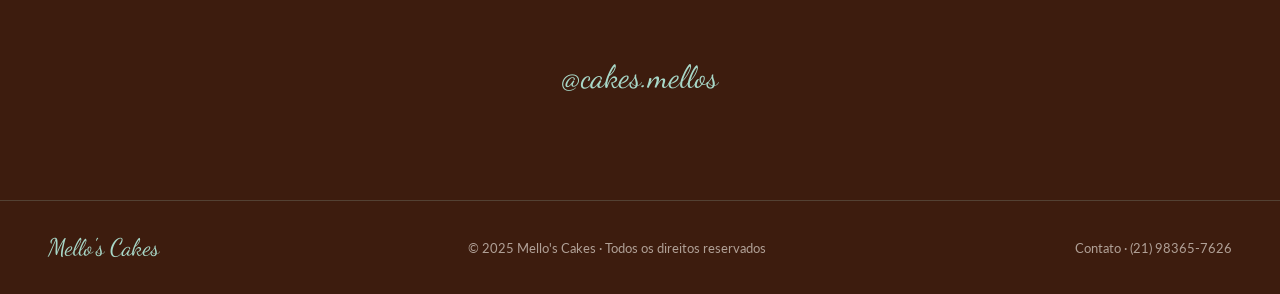
==== commit 87d31828: "ajuste logo" ====
--- a/index.html
+++ b/index.html
@@ -35,7 +35,7 @@
 
       <div class="hero-image">
         <div class="hero-logo-wrap">
-          <img src="./assets/img/logo/logo-hero.png" alt="Logo da Mello's Cakes" />
+          <img src="./assets/img/logo/logo-hero.webp" alt="Logo da Mello's Cakes" />
         </div>
       </div>
     </section>
--- a/assets/css/styles.css
+++ b/assets/css/styles.css
@@ -29,7 +29,7 @@
 .btn-secondary{border:2px solid var(--mint-dark);color:var(--choco-mid);padding:.85rem 2rem;border-radius:100px;text-decoration:none;font-weight:700;font-size:.9rem;letter-spacing:.05em;transition:all .2s;}
 .btn-secondary:hover{background:var(--mint);}
 .hero-image{position:relative;z-index:1;display:flex;justify-content:center;align-items:center;}
-.hero-logo-wrap{width:min(420px,45vw);animation:float 4s ease-in-out infinite;}
+.hero-logo-wrap {width:min(520px,48vw);transform:scale(1.3);transform-origin:right center;}
 .hero-logo-wrap img{width:100%;height:auto;display:block;}
 @keyframes float{0%,100%{transform:translateY(0);}50%{transform:translateY(-18px);}}
 
@@ -202,7 +202,7 @@
   .hero{grid-template-columns:1fr;padding-top:100px;text-align:center;gap:2rem;}
   .hero-sub{max-width:100%;}
   .hero-ctas{justify-content:center;}
-  .hero-logo-wrap{width:260px;}
+  .hero-logo-wrap{width:320px;transform:scale(1.2);transform-origin: center;}
   .gallery-grid{grid-template-columns:1fr 1fr;}
   .gallery-item.tall{grid-row:span 1;aspect-ratio:4/5;}
   .gallery-item.wide{grid-column:span 2;aspect-ratio:16/10;}
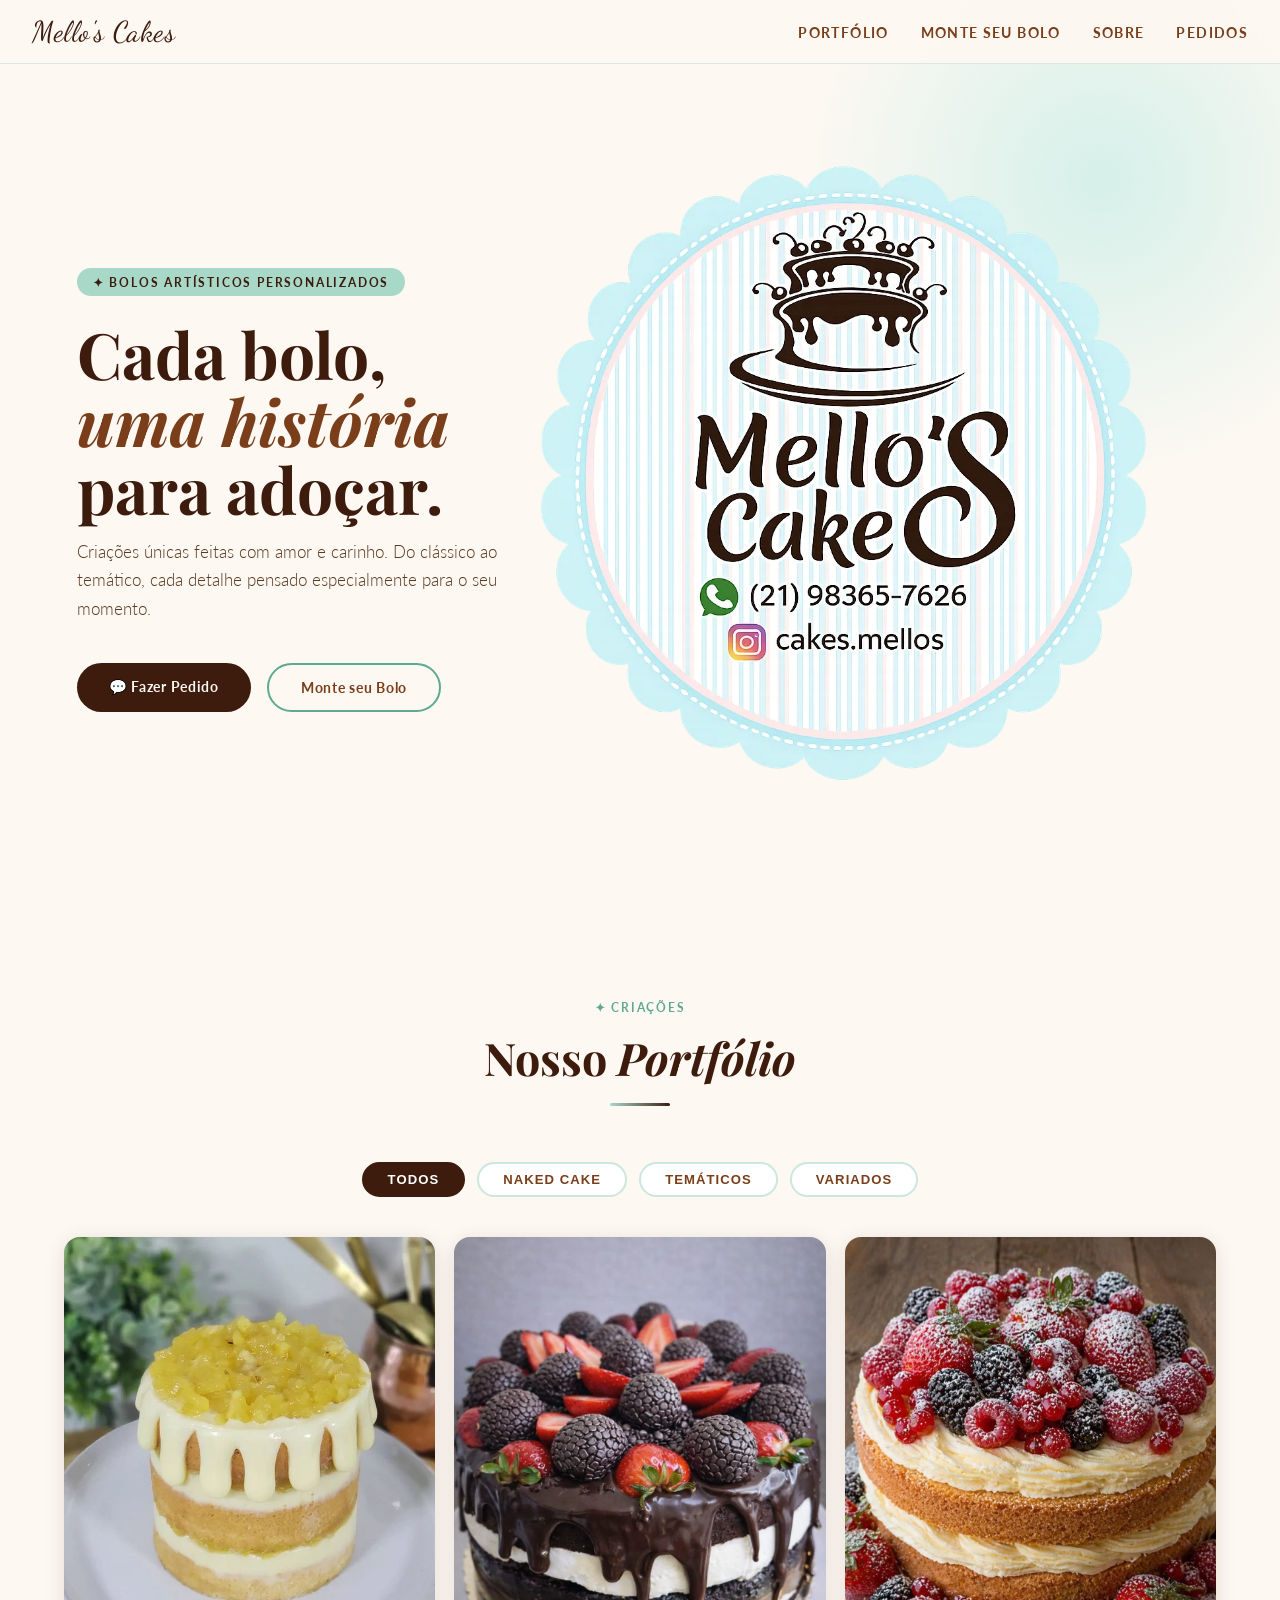
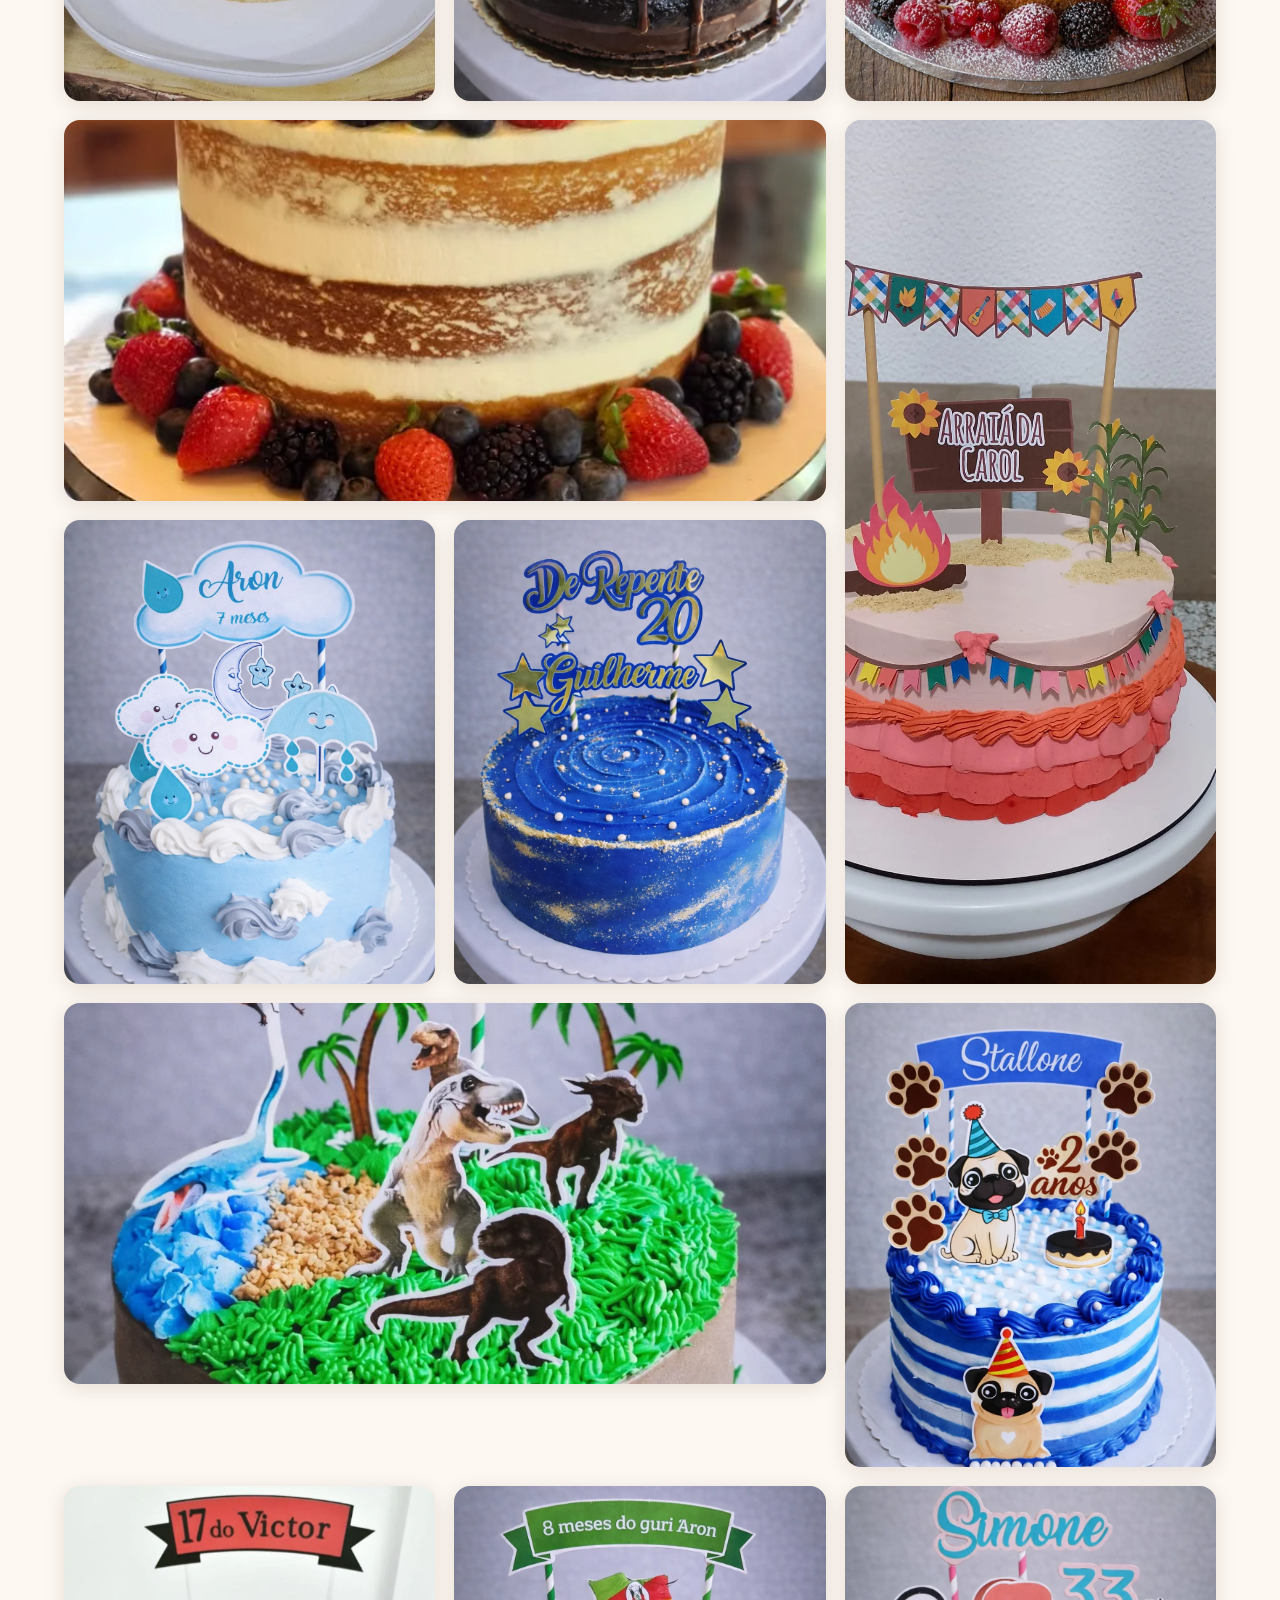
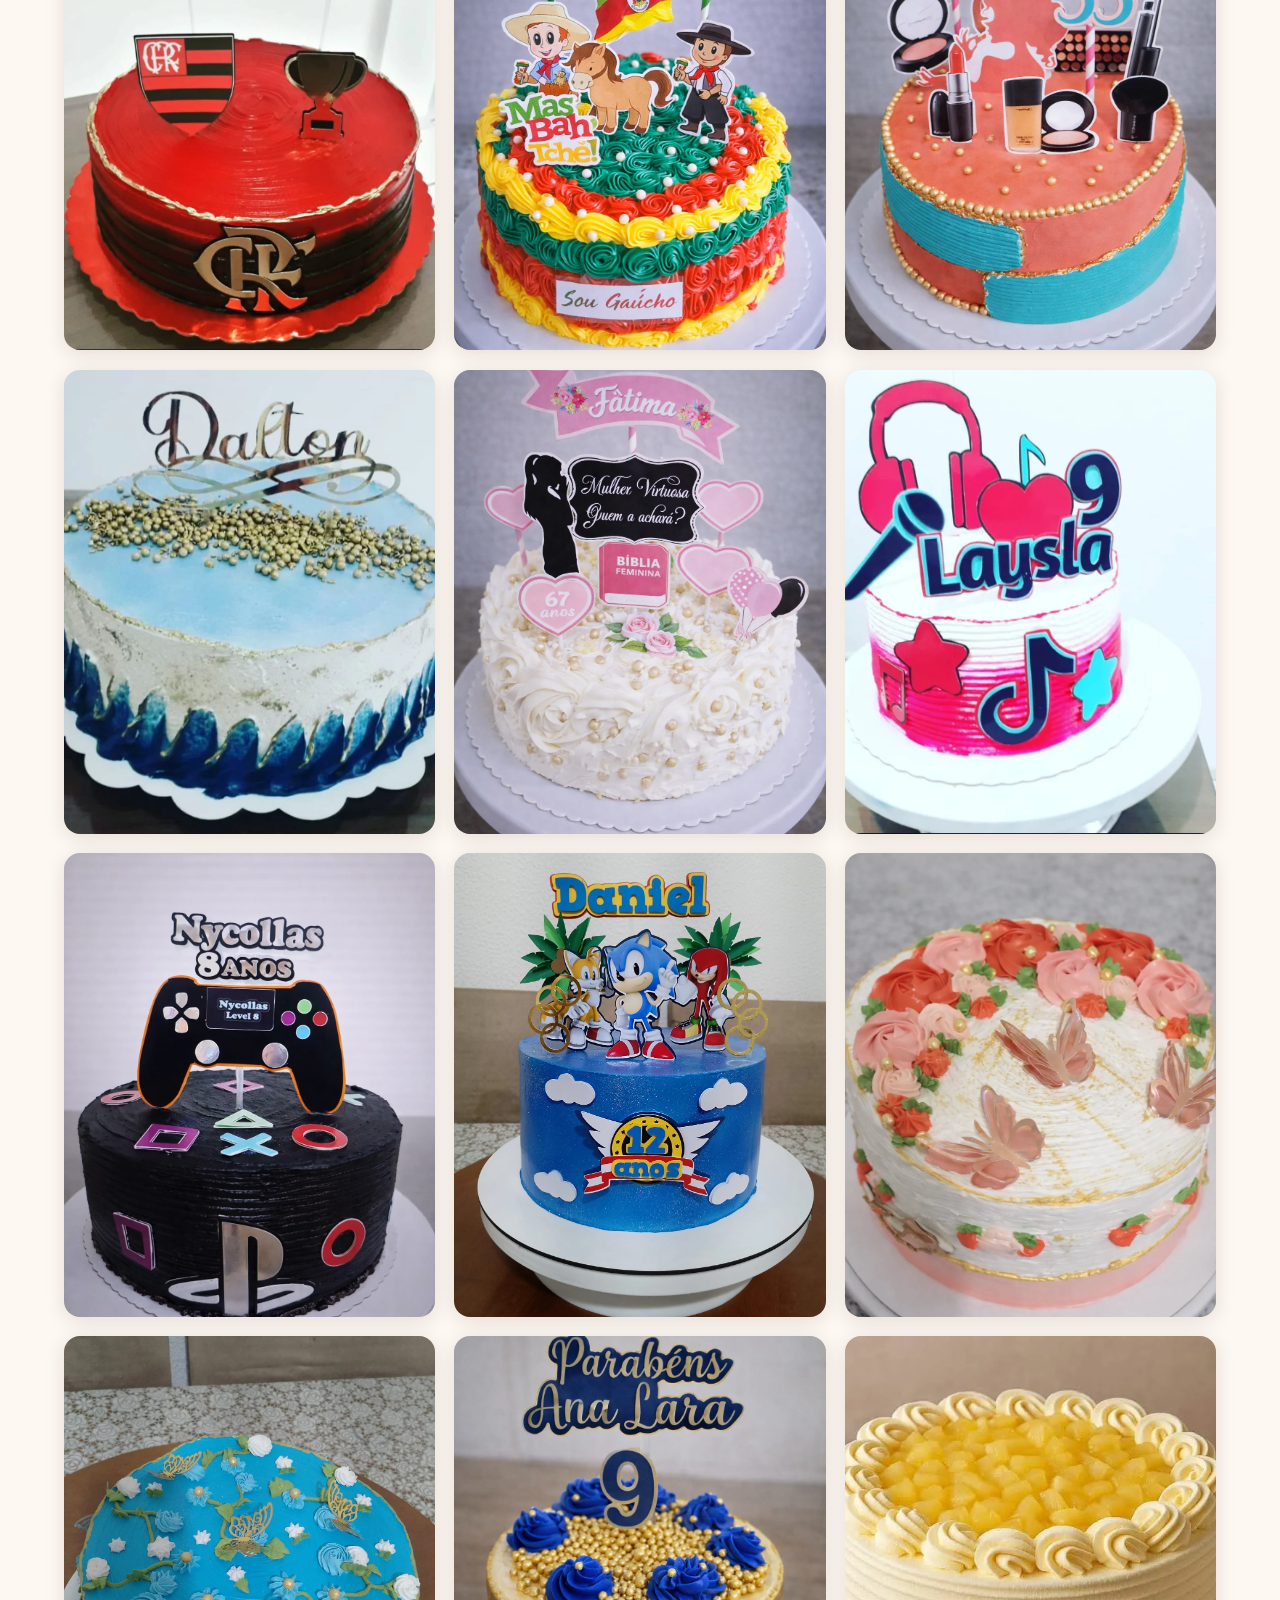
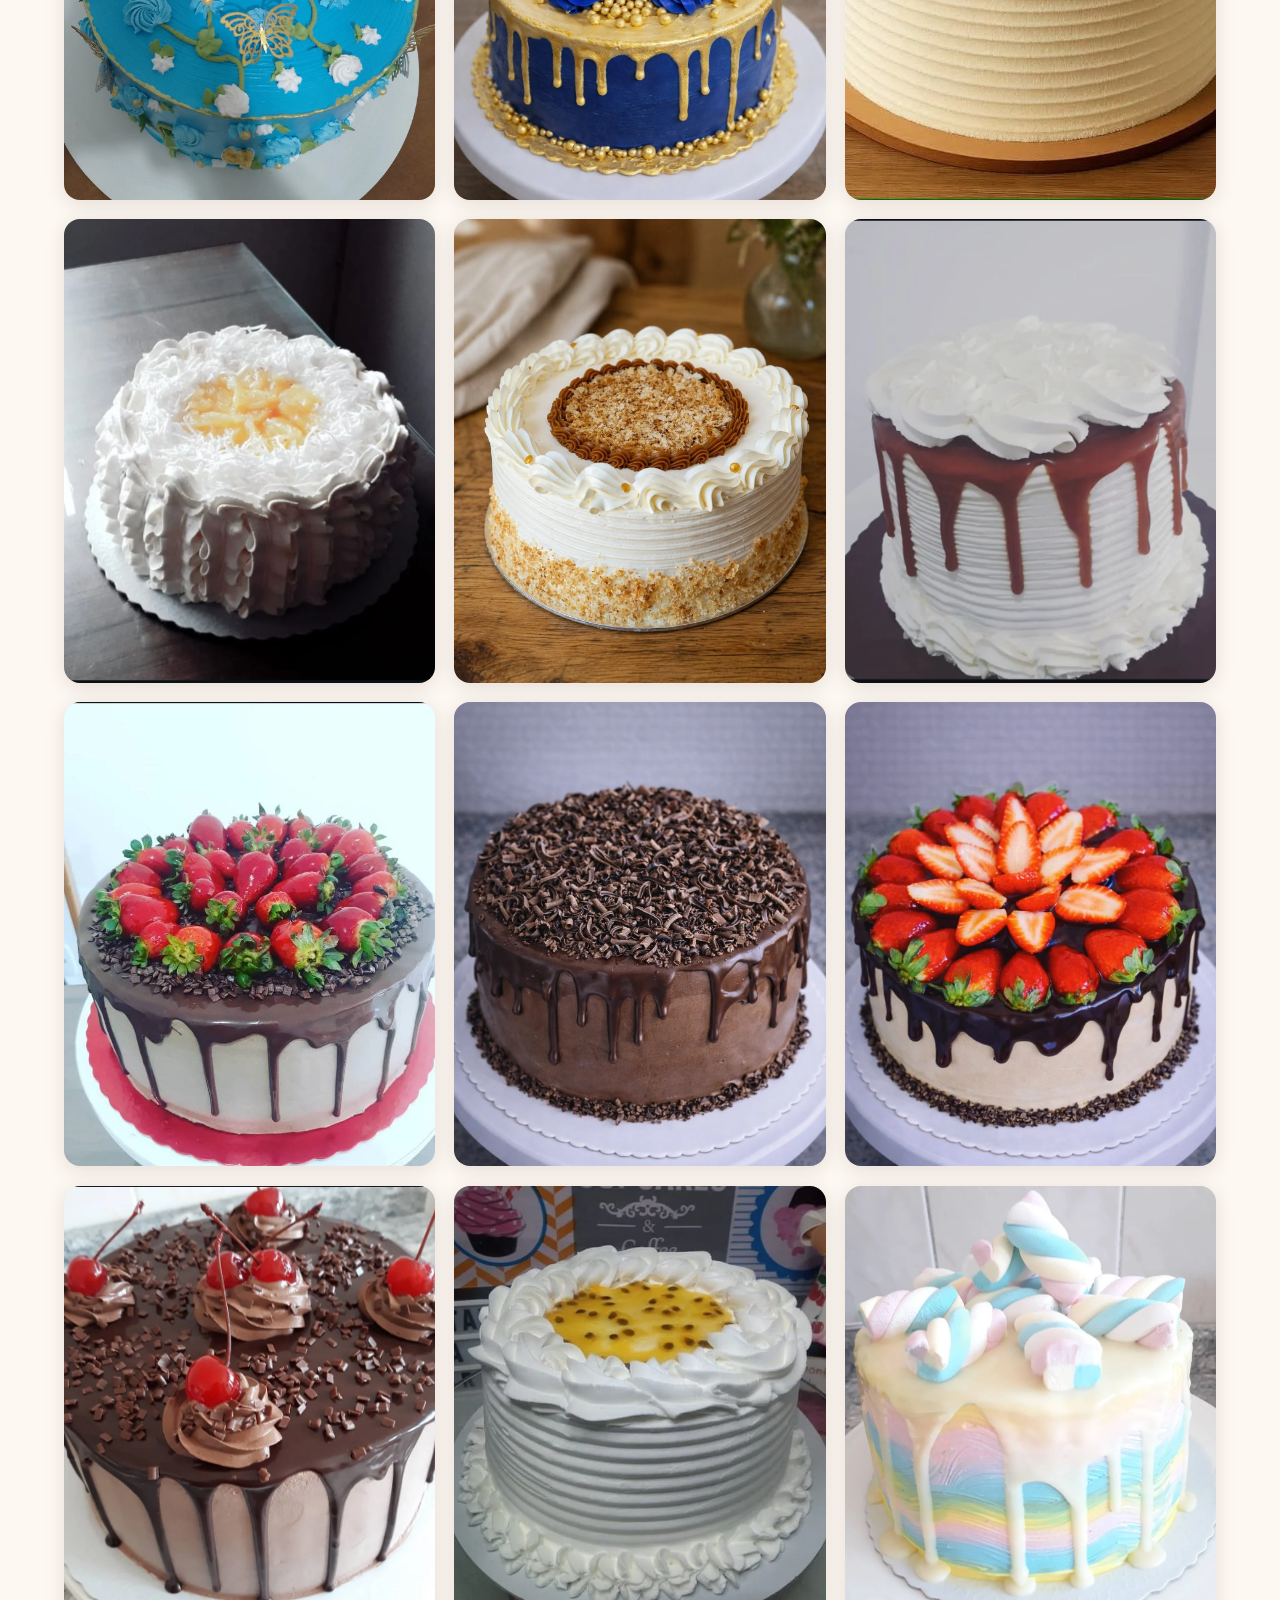
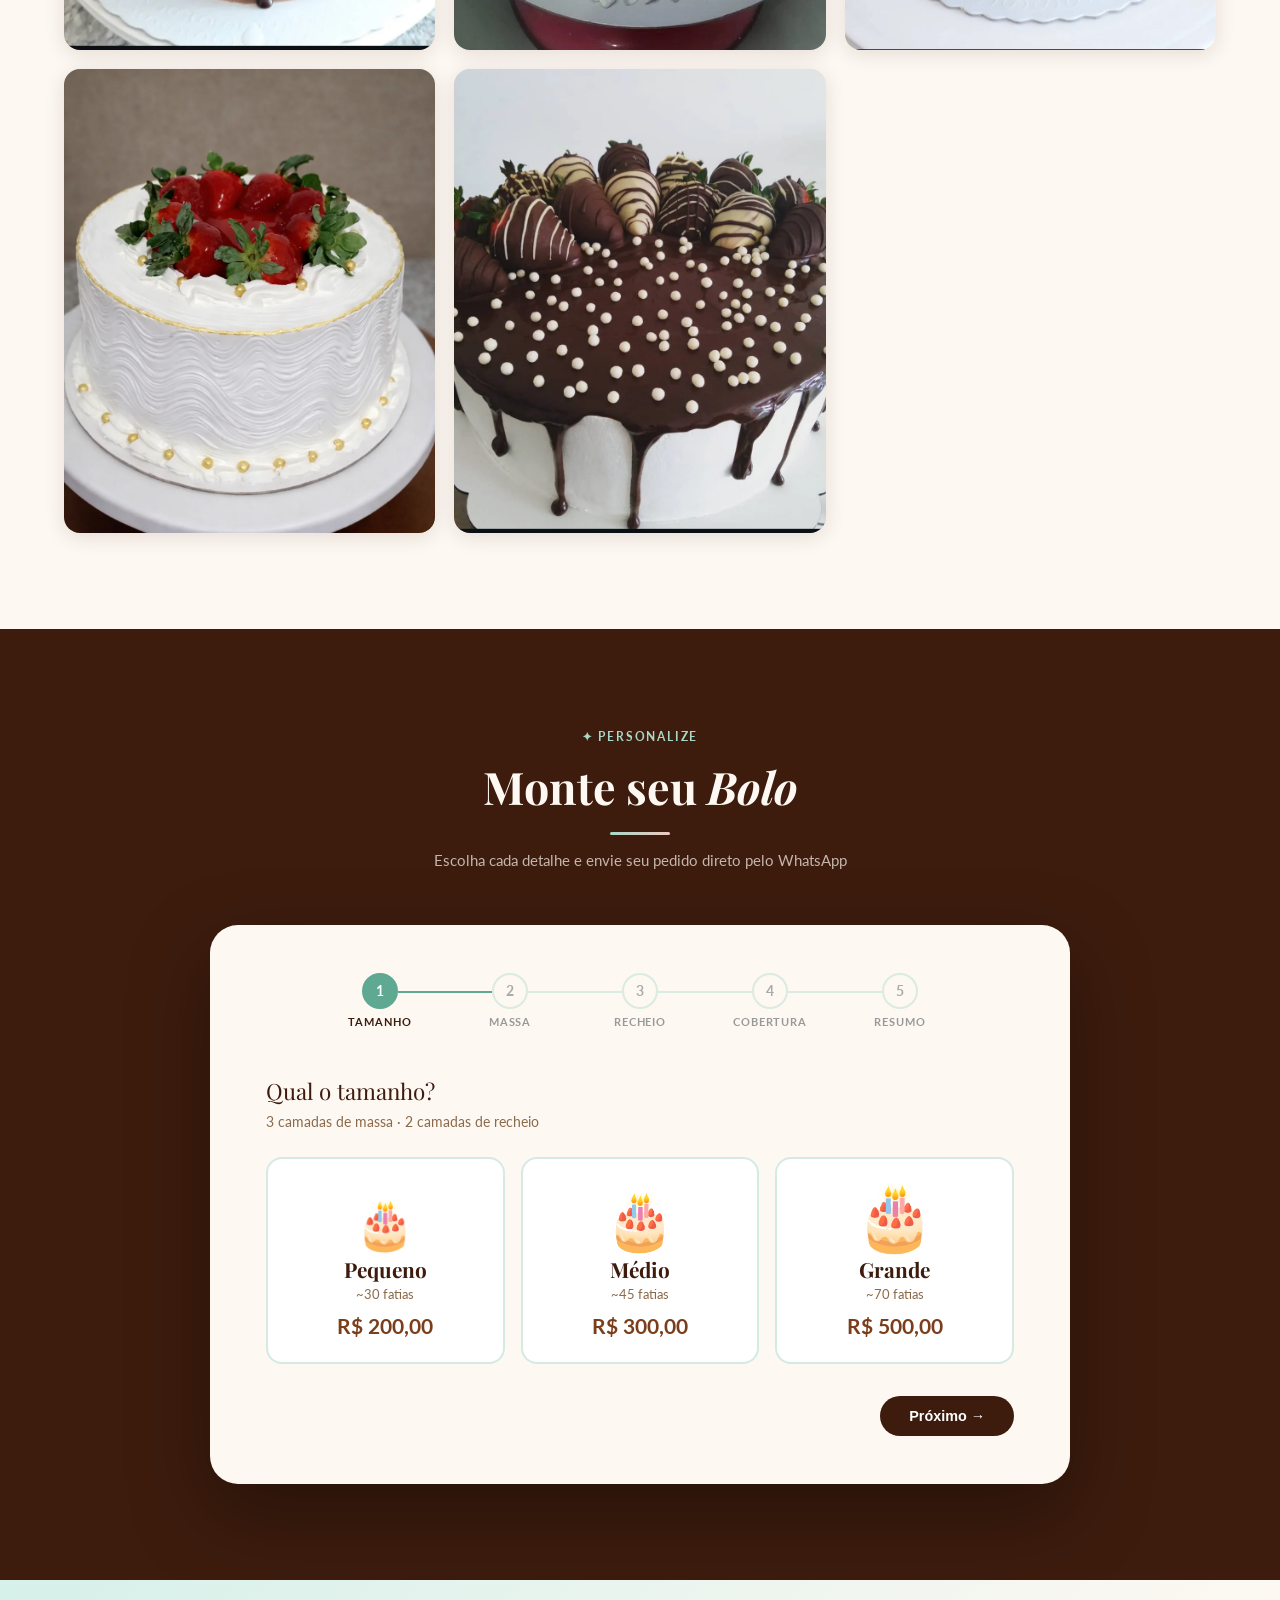
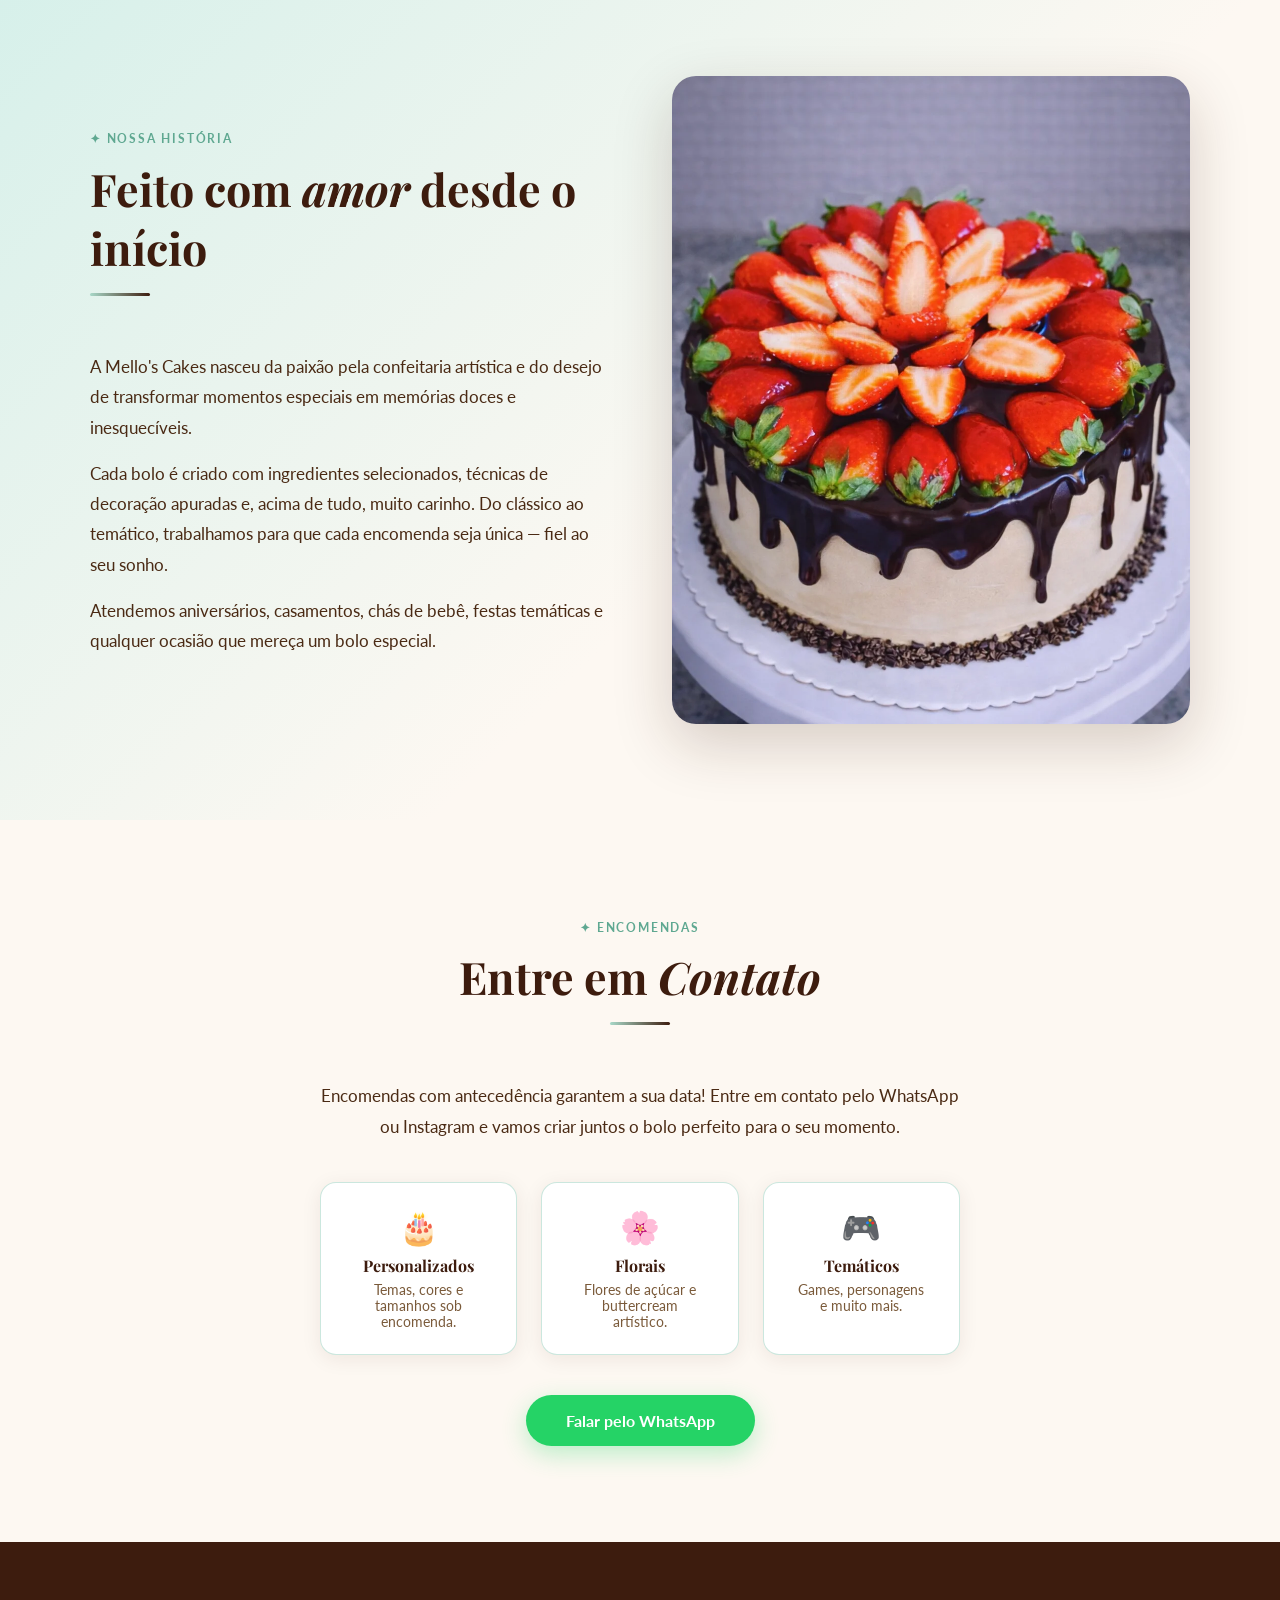
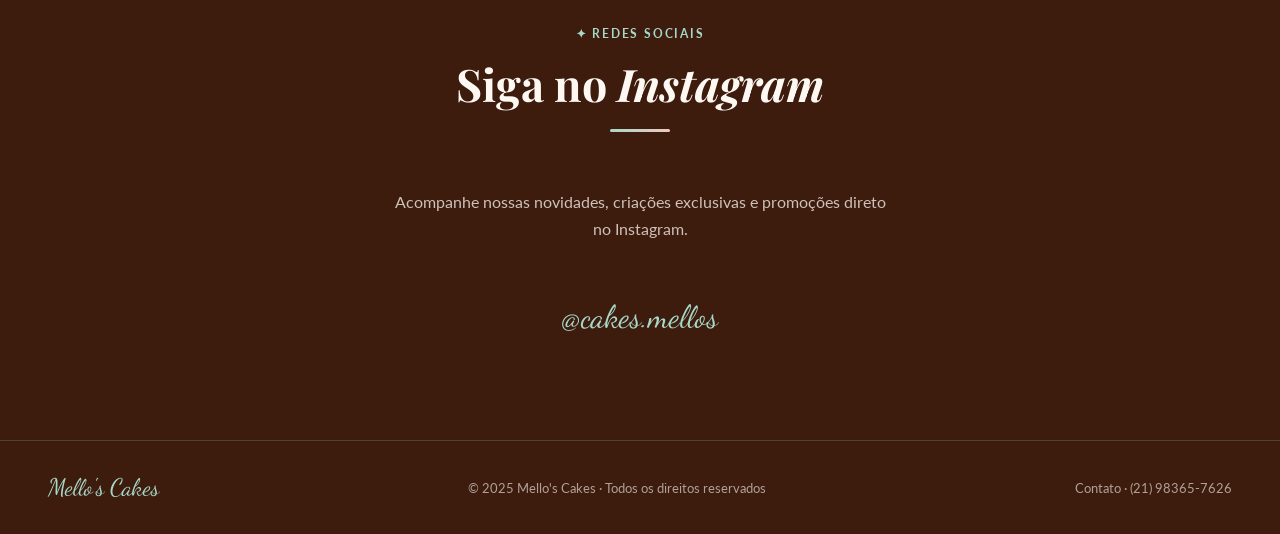
==== commit 57ed2556: "ajuste galeria" ====
--- a/index.html
+++ b/index.html
@@ -55,37 +55,39 @@
       </div>
 
       <div class="gallery-grid">
+        <!-- NAKED CAKE -->
+        <div class="gallery-item" data-cat="naked" onclick="openLightbox(this)">
+          <img src="./assets/img/portfolio/nakedabacaxi.webp" alt="Naked cake de abacaxi" loading="lazy">
+          <div class="gallery-caption">Naked Abacaxi</div>
+        </div>
+
+        <div class="gallery-item" data-cat="naked" onclick="openLightbox(this)">
+          <img src="./assets/img/portfolio/nakedchocolate.webp" alt="Naked cake de chocolate com frutas" loading="lazy">
+          <div class="gallery-caption">Naked Chocolate</div>
+        </div>
+
+        <div class="gallery-item" data-cat="naked" onclick="openLightbox(this)">
+          <img src="./assets/img/portfolio/nakedvermelhas.webp" alt="Naked cake com frutas vermelhas e açúcar" loading="lazy">
+          <div class="gallery-caption">Naked Vermelhas</div>
+        </div>
+
+        <div class="gallery-item wide" data-cat="naked" onclick="openLightbox(this)">
+          <img src="./assets/img/portfolio/nakedfrutasvermelhas.webp" alt="Naked cake com frutas vermelhas" loading="lazy">
+          <div class="gallery-caption">Naked Frutas Vermelhas</div>
+        </div>
+
+        <!-- TEMÁTICOS -->
         <div class="gallery-item tall" data-cat="tematicos" onclick="openLightbox(this)">
           <img src="./assets/img/portfolio/arraiajunina.webp" alt="Bolo Arraiá Junina" loading="lazy">
           <div class="gallery-caption">Arraiá Junina</div>
         </div>
 
-        <div class="gallery-item" data-cat="variados" onclick="openLightbox(this)">
-          <img src="./assets/img/portfolio/rosasborboletas.webp" alt="Bolo com rosas e borboletas" loading="lazy">
-          <div class="gallery-caption">Rosas &amp; Borboletas</div>
-        </div>
-
-        <div class="gallery-item" data-cat="variados" onclick="openLightbox(this)">
-          <img src="./assets/img/portfolio/jardimazul.webp" alt="Bolo azul floral com borboletas" loading="lazy">
-          <div class="gallery-caption">Jardim Azul</div>
-        </div>
-
-        <div class="gallery-item wide" data-cat="naked" onclick="openLightbox(this)">
-          <img src="./assets/img/portfolio/morangochocolate.webp" alt="Bolo de morango com chocolate" loading="lazy">
-          <div class="gallery-caption">Morango com Chocolate</div>
-        </div>
-
-        <div class="gallery-item" data-cat="naked" onclick="openLightbox(this)">
-          <img src="./assets/img/portfolio/chocolatudo.webp" alt="Bolo chocolatudo" loading="lazy">
-          <div class="gallery-caption">Chocolatudo</div>
-        </div>
-
-        <div class="gallery-item tall" data-cat="tematicos" onclick="openLightbox(this)">
+        <div class="gallery-item" data-cat="tematicos" onclick="openLightbox(this)">
           <img src="./assets/img/portfolio/chuvadebencao.webp" alt="Bolo Chuva de Bênção" loading="lazy">
           <div class="gallery-caption">Chuva de Bênção</div>
         </div>
 
-        <div class="gallery-item" data-cat="variados" onclick="openLightbox(this)">
+        <div class="gallery-item" data-cat="tematicos" onclick="openLightbox(this)">
           <img src="./assets/img/portfolio/derepente20.webp" alt="Bolo De Repente 20" loading="lazy">
           <div class="gallery-caption">De Repente 20</div>
         </div>
@@ -100,19 +102,110 @@
           <div class="gallery-caption">Doguinho</div>
         </div>
 
-        <div class="gallery-item" data-cat="variados" onclick="openLightbox(this)">
+        <div class="gallery-item" data-cat="tematicos" onclick="openLightbox(this)">
+          <img src="./assets/img/portfolio/flamengo.webp" alt="Bolo tema Flamengo" loading="lazy">
+          <div class="gallery-caption">Flamengo</div>
+        </div>
+
+        <div class="gallery-item" data-cat="tematicos" onclick="openLightbox(this)">
+          <img src="./assets/img/portfolio/gauchinho.webp" alt="Bolo tema gauchinho" loading="lazy">
+          <div class="gallery-caption">Gauchinho</div>
+        </div>
+
+        <div class="gallery-item" data-cat="tematicos" onclick="openLightbox(this)">
+          <img src="./assets/img/portfolio/maquiagem.webp" alt="Bolo tema maquiagem" loading="lazy">
+          <div class="gallery-caption">Maquiagem</div>
+        </div>
+
+        <div class="gallery-item" data-cat="tematicos" onclick="openLightbox(this)">
+          <img src="./assets/img/portfolio/marinheiro.webp" alt="Bolo tema marinheiro" loading="lazy">
+          <div class="gallery-caption">Marinheiro</div>
+        </div>
+
+        <div class="gallery-item" data-cat="tematicos" onclick="openLightbox(this)">
+          <img src="./assets/img/portfolio/mulhervirtuosa.webp" alt="Bolo Mulher Virtuosa" loading="lazy">
+          <div class="gallery-caption">Mulher Virtuosa</div>
+        </div>
+
+        <div class="gallery-item" data-cat="tematicos" onclick="openLightbox(this)">
+          <img src="./assets/img/portfolio/musical.webp" alt="Bolo tema musical" loading="lazy">
+          <div class="gallery-caption">Musical</div>
+        </div>
+
+        <div class="gallery-item" data-cat="tematicos" onclick="openLightbox(this)">
+          <img src="./assets/img/portfolio/psngamer.webp" alt="Bolo tema gamer PlayStation" loading="lazy">
+          <div class="gallery-caption">PSN Gamer</div>
+        </div>
+
+        <div class="gallery-item" data-cat="tematicos" onclick="openLightbox(this)">
+          <img src="./assets/img/portfolio/sonic.webp" alt="Bolo tema Sonic" loading="lazy">
+          <div class="gallery-caption">Sonic</div>
+        </div>
+
+        <div class="gallery-item" data-cat="tematicos" onclick="openLightbox(this)">
+          <img src="./assets/img/portfolio/rosasborboletas.webp" alt="Bolo com rosas e borboletas" loading="lazy">
+          <div class="gallery-caption">Rosas & Borboletas</div>
+        </div>
+
+        <div class="gallery-item" data-cat="tematicos" onclick="openLightbox(this)">
+          <img src="./assets/img/portfolio/jardimazul.webp" alt="Bolo azul floral com borboletas" loading="lazy">
+          <div class="gallery-caption">Jardim Azul</div>
+        </div>
+
+        <div class="gallery-item" data-cat="tematicos" onclick="openLightbox(this)">
           <img src="./assets/img/portfolio/douradorosasazuis.webp" alt="Bolo dourado com rosas azuis" loading="lazy">
           <div class="gallery-caption">Dourado com Rosas Azuis</div>
         </div>
 
-        <div class="gallery-item" data-cat="tematicos" onclick="openLightbox(this)">
-          <img src="./assets/img/portfolio/gauchinho.webp" alt="Bolo tema gauchinho" loading="lazy">
-          <div class="gallery-caption">Gauchinho</div>
-        </div>
-
-        <div class="gallery-item" data-cat="tematicos" onclick="openLightbox(this)">
-          <img src="./assets/img/portfolio/maquiagem.webp" alt="Bolo tema maquiagem" loading="lazy">
-          <div class="gallery-caption">Maquiagem</div>
+        <!-- VARIADOS -->
+        <div class="gallery-item" data-cat="variados" onclick="openLightbox(this)">
+          <img src="./assets/img/portfolio/abacaxi.webp" alt="Bolo de abacaxi" loading="lazy">
+          <div class="gallery-caption">Abacaxi</div>
+        </div>
+
+        <div class="gallery-item" data-cat="variados" onclick="openLightbox(this)">
+          <img src="./assets/img/portfolio/abacaxicoco.webp" alt="Bolo de abacaxi com coco" loading="lazy">
+          <div class="gallery-caption">Abacaxi com Coco</div>
+        </div>
+
+        <div class="gallery-item" data-cat="variados" onclick="openLightbox(this)">
+          <img src="./assets/img/portfolio/amendoim.webp" alt="Bolo de amendoim" loading="lazy">
+          <div class="gallery-caption">Amendoim</div>
+        </div>
+
+        <div class="gallery-item" data-cat="variados" onclick="openLightbox(this)">
+          <img src="./assets/img/portfolio/caramelo.webp" alt="Bolo de caramelo" loading="lazy">
+          <div class="gallery-caption">Caramelo</div>
+        </div>
+
+        <div class="gallery-item" data-cat="variados" onclick="openLightbox(this)">
+          <img src="./assets/img/portfolio/chocolatecommorango.webp" alt="Bolo de chocolate com morango" loading="lazy">
+          <div class="gallery-caption">Chocolate com Morango</div>
+        </div>
+
+        <div class="gallery-item" data-cat="variados" onclick="openLightbox(this)">
+          <img src="./assets/img/portfolio/chocolatudo.webp" alt="Bolo chocolatudo" loading="lazy">
+          <div class="gallery-caption">Chocolatudo</div>
+        </div>
+
+        <div class="gallery-item" data-cat="variados" onclick="openLightbox(this)">
+          <img src="./assets/img/portfolio/chocorango.webp" alt="Bolo choco morango" loading="lazy">
+          <div class="gallery-caption">ChocoMorango</div>
+        </div>
+
+        <div class="gallery-item" data-cat="variados" onclick="openLightbox(this)">
+          <img src="./assets/img/portfolio/florestanegra.webp" alt="Bolo floresta negra" loading="lazy">
+          <div class="gallery-caption">Floresta Negra</div>
+        </div>
+
+        <div class="gallery-item" data-cat="variados" onclick="openLightbox(this)">
+          <img src="./assets/img/portfolio/maracuja.webp" alt="Bolo de maracujá" loading="lazy">
+          <div class="gallery-caption">Maracujá</div>
+        </div>
+
+        <div class="gallery-item" data-cat="variados" onclick="openLightbox(this)">
+          <img src="./assets/img/portfolio/marshmallow.webp" alt="Bolo com marshmallow" loading="lazy">
+          <div class="gallery-caption">Marshmallow</div>
         </div>
 
         <div class="gallery-item" data-cat="variados" onclick="openLightbox(this)">
@@ -121,33 +214,8 @@
         </div>
 
         <div class="gallery-item" data-cat="variados" onclick="openLightbox(this)">
-          <img src="./assets/img/portfolio/mulhervirtuosa.webp" alt="Bolo Mulher Virtuosa" loading="lazy">
-          <div class="gallery-caption">Mulher Virtuosa</div>
-        </div>
-
-        <div class="gallery-item wide" data-cat="naked" onclick="openLightbox(this)">
-          <img src="./assets/img/portfolio/nakedcakechocorango.webp" alt="Naked cake de chocolate com morango" loading="lazy">
-          <div class="gallery-caption">Naked Cake ChocoMorango</div>
-        </div>
-
-        <div class="gallery-item" data-cat="tematicos" onclick="openLightbox(this)">
-          <img src="./assets/img/portfolio/psngamer.webp" alt="Bolo tema gamer PlayStation" loading="lazy">
-          <div class="gallery-caption">PSN Gamer</div>
-        </div>
-
-        <div class="gallery-item" data-cat="variados" onclick="openLightbox(this)">
-          <img src="./assets/img/portfolio/rosasborboletas2.webp" alt="Bolo floral com rosas e borboletas" loading="lazy">
-          <div class="gallery-caption">Rosas &amp; Borboletas 2</div>
-        </div>
-
-        <div class="gallery-item" data-cat="tematicos" onclick="openLightbox(this)">
-          <img src="./assets/img/portfolio/sonic.webp" alt="Bolo tema Sonic" loading="lazy">
-          <div class="gallery-caption">Sonic</div>
-        </div>
-
-        <div class="gallery-item" data-cat="variados" onclick="openLightbox(this)">
-          <img src="./assets/img/portfolio/ameixacoco.webp" alt="Bolo ameixa com coco" loading="lazy">
-          <div class="gallery-caption">Ameixa com Coco</div>
+          <img src="./assets/img/portfolio/sensacao.webp" alt="Bolo sensação" loading="lazy">
+          <div class="gallery-caption">Sensação</div>
         </div>
       </div>
     </section>
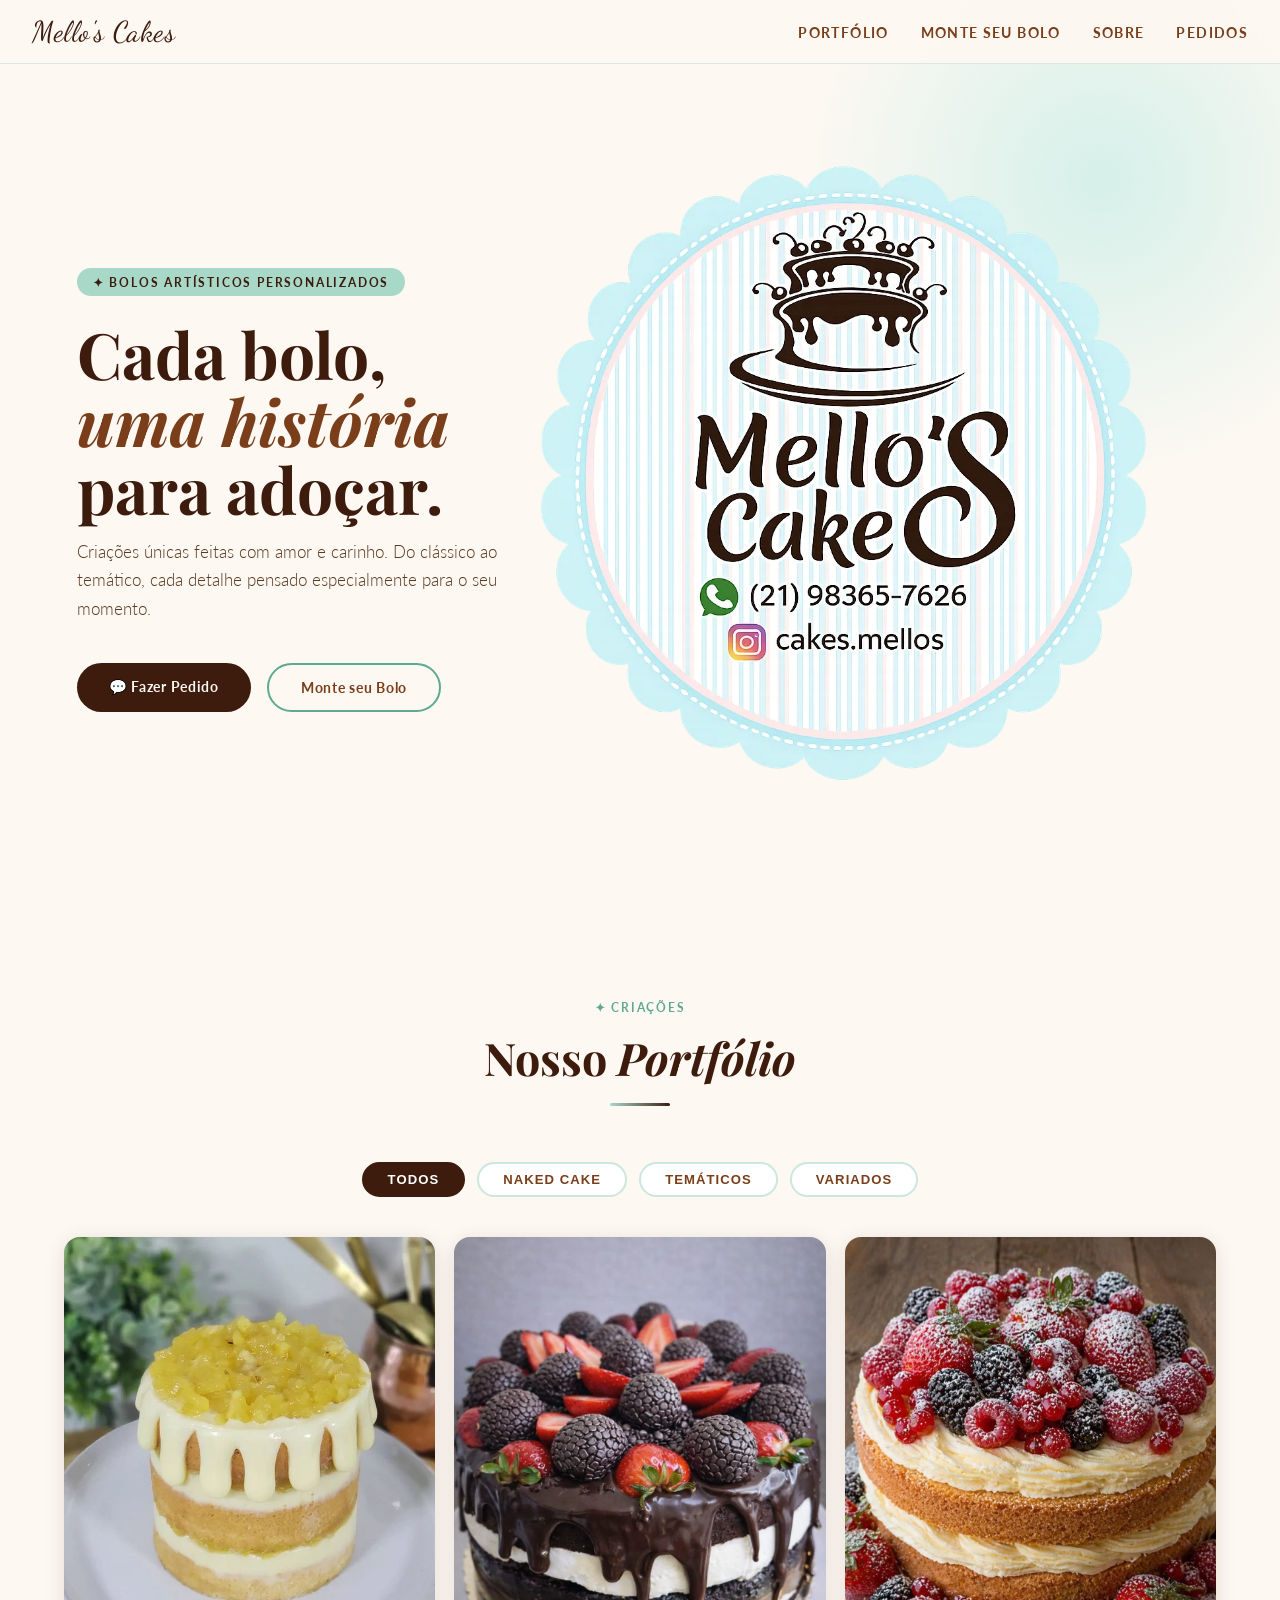
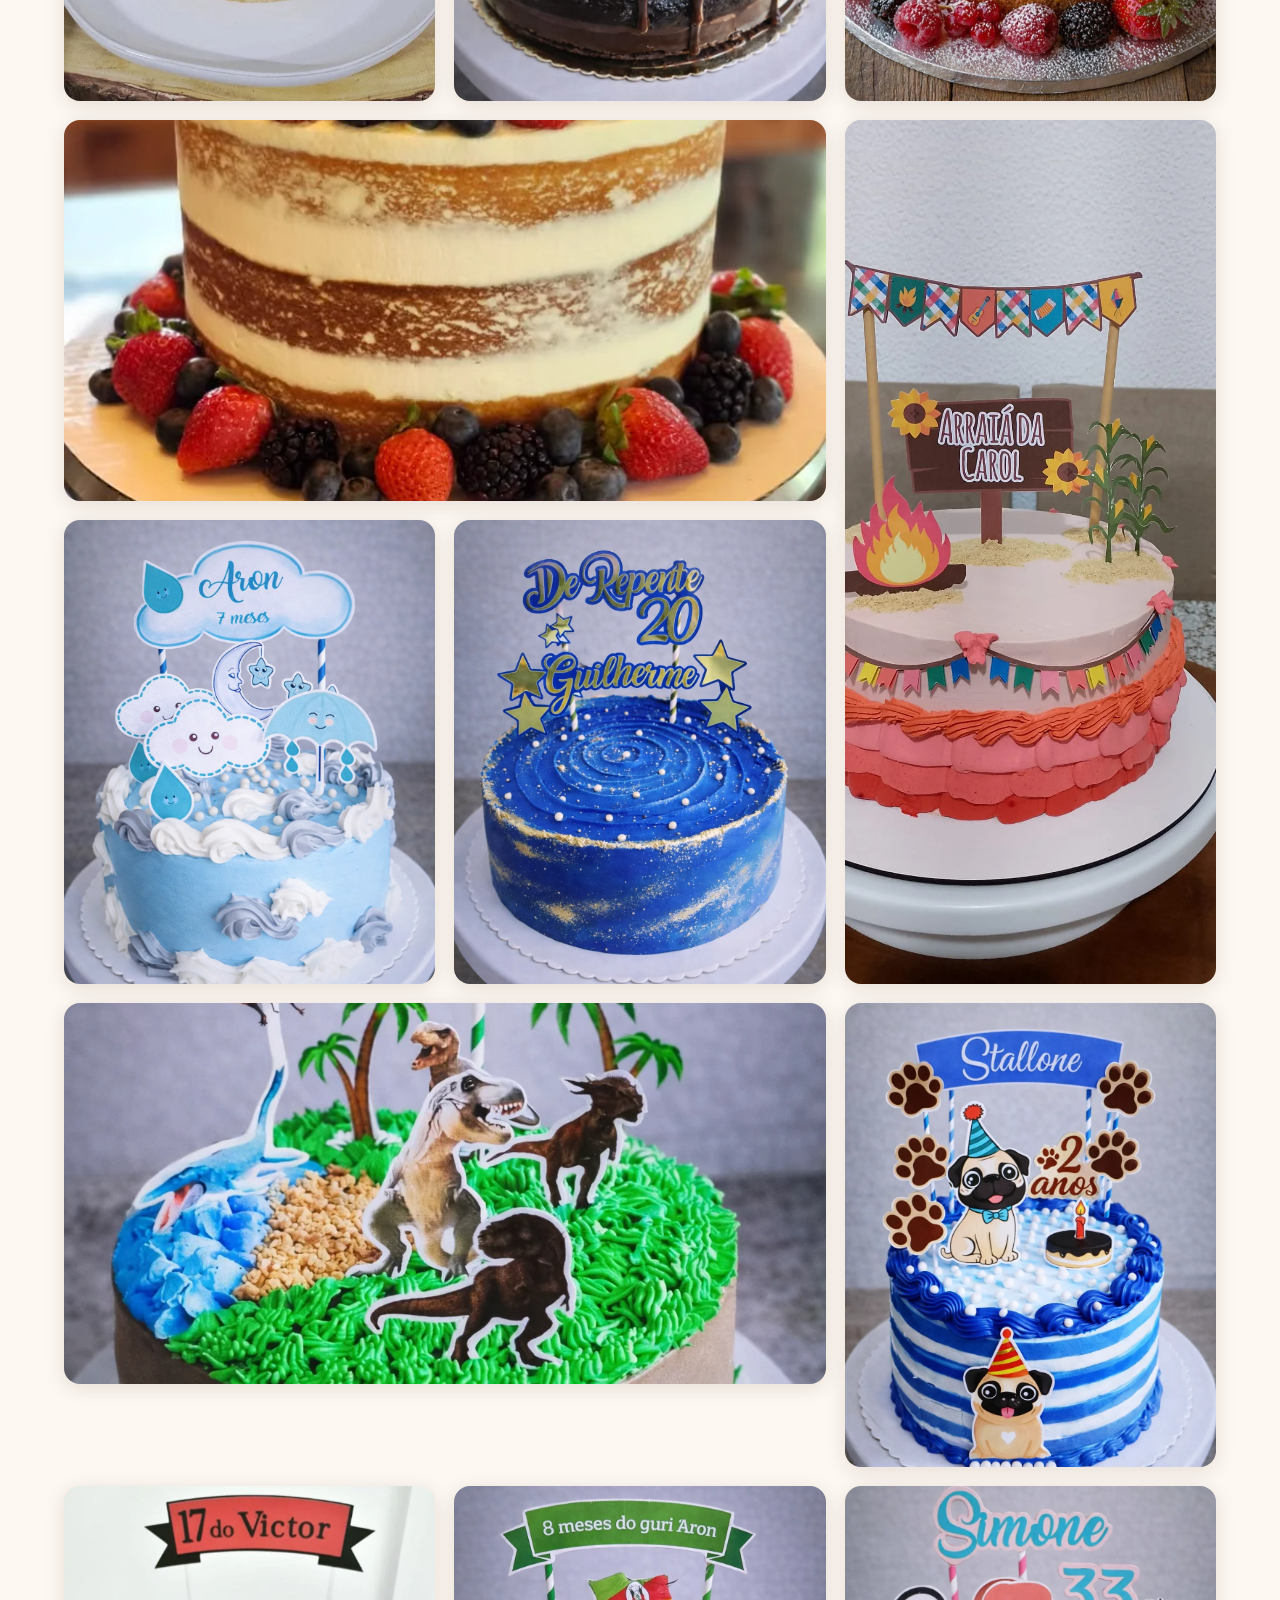
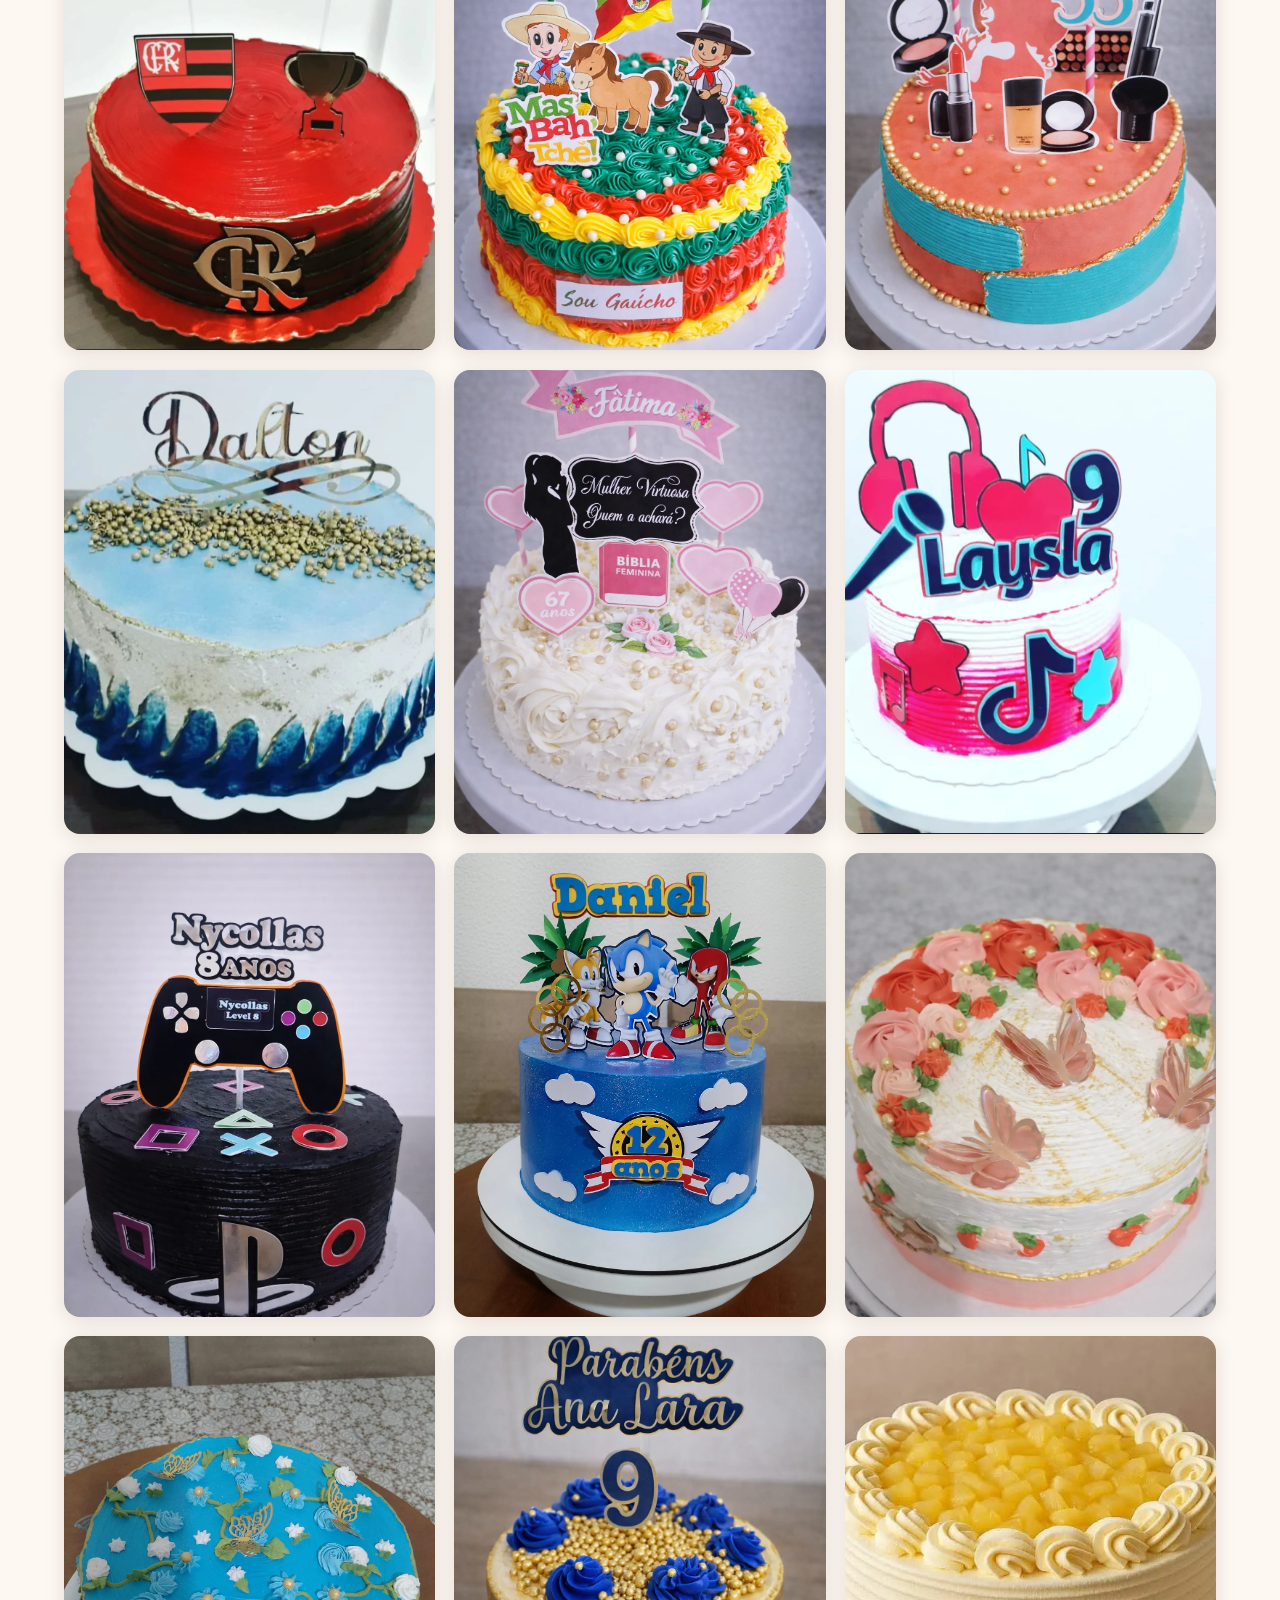
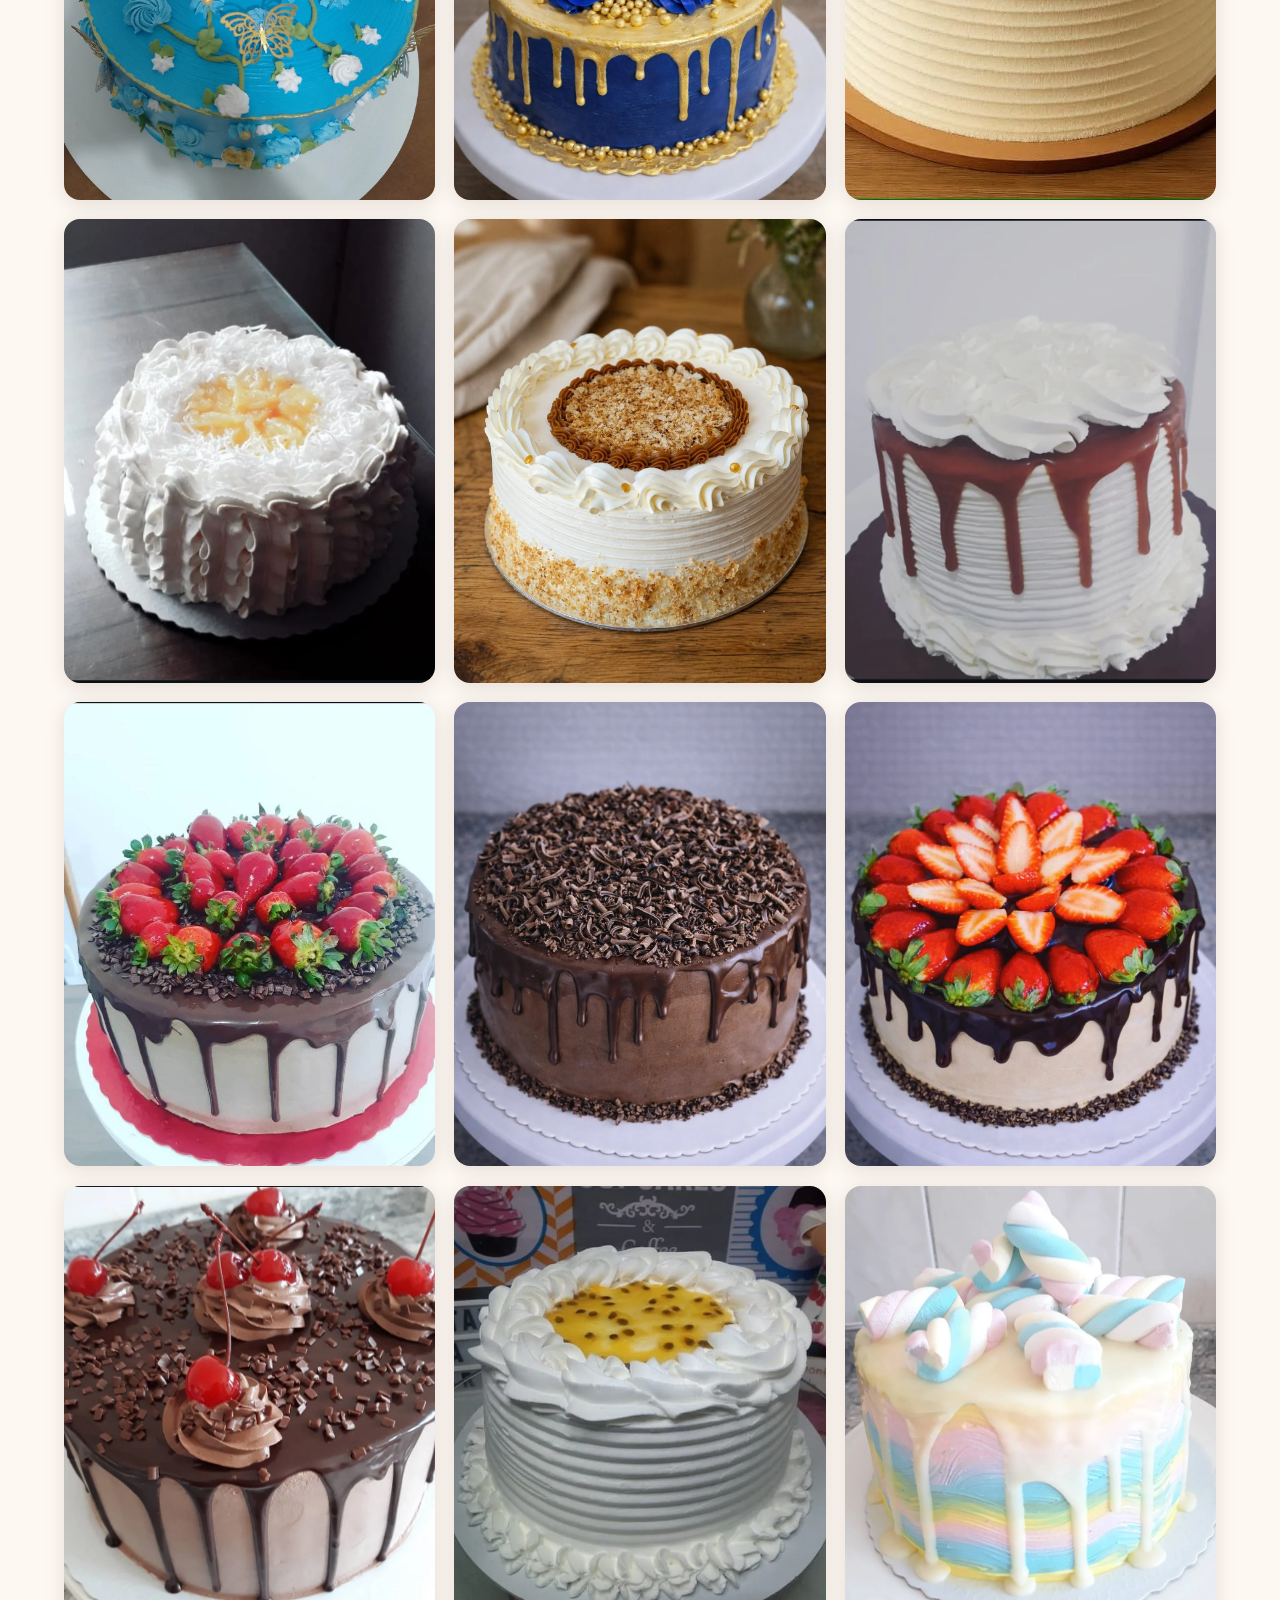
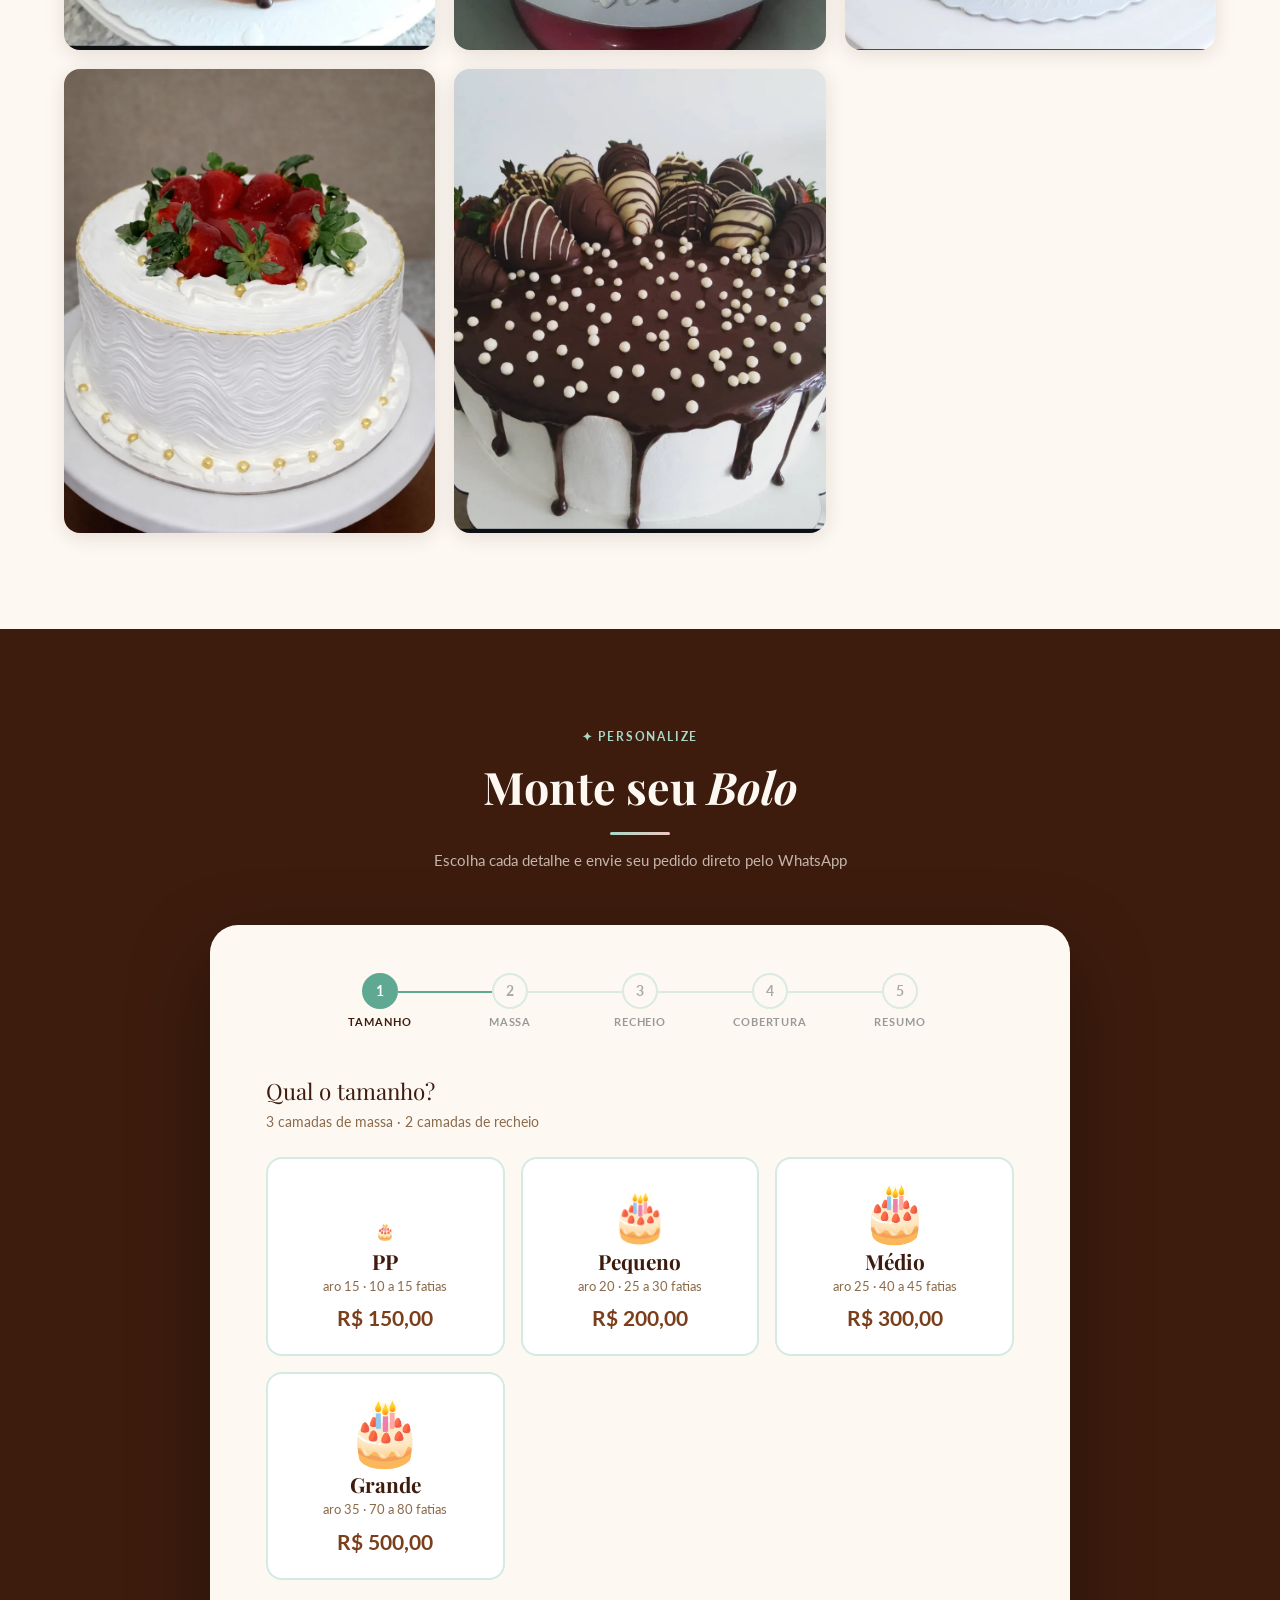
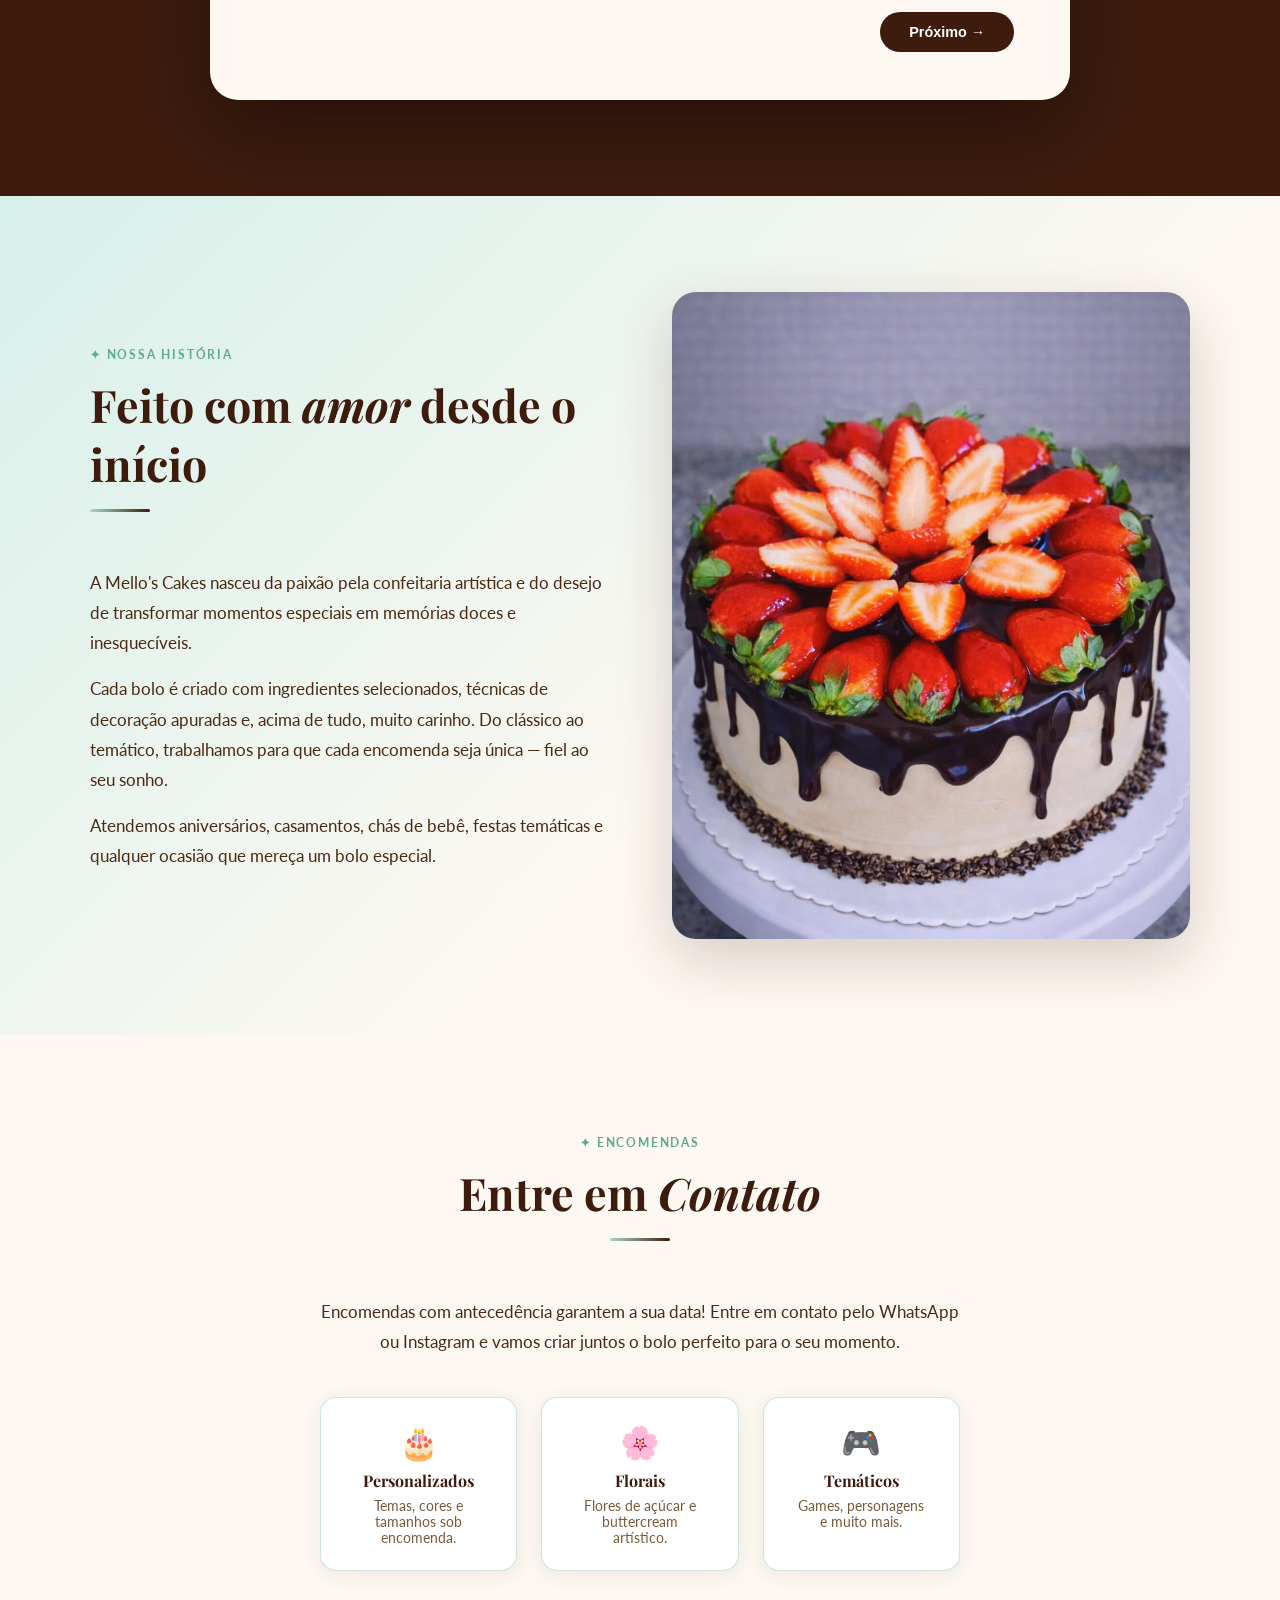
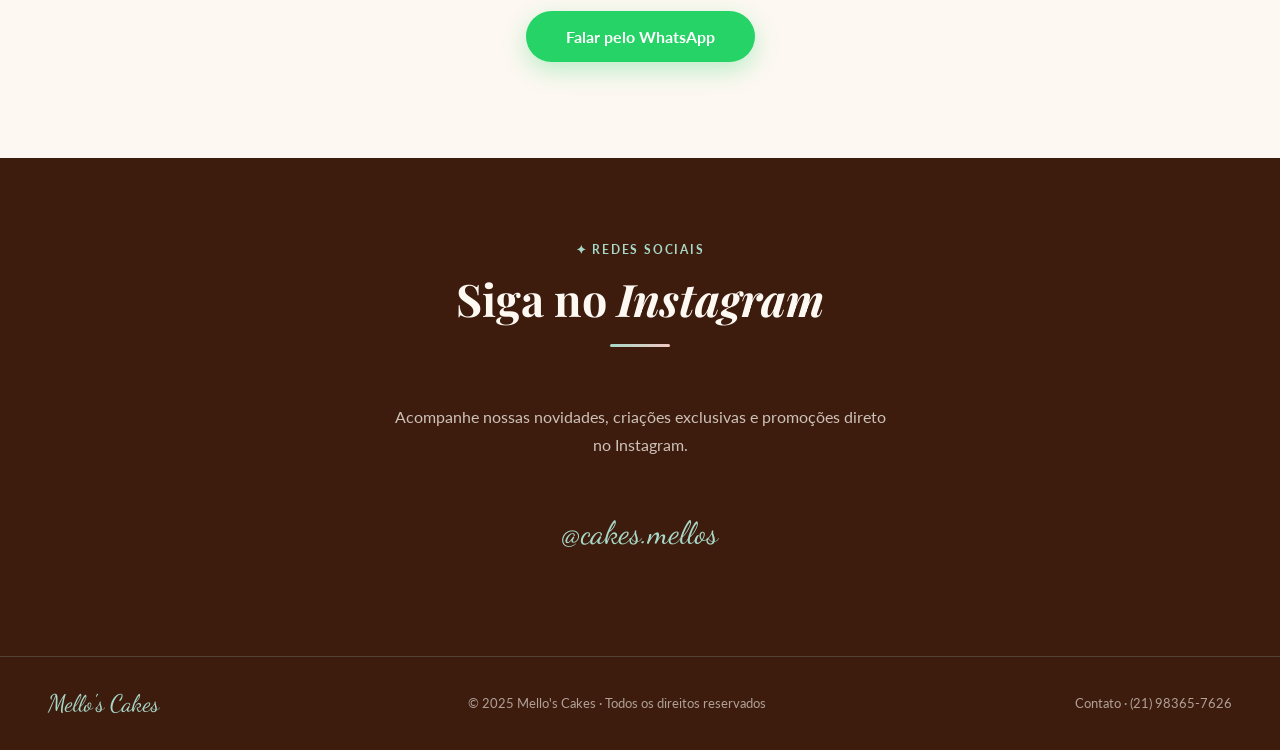
==== commit 3769de4e: "Add files via upload" ====
--- a/index.html
+++ b/index.html
@@ -241,22 +241,28 @@
           <div class="sim-label">Qual o tamanho?</div>
           <p class="sim-sub">3 camadas de massa · 2 camadas de recheio</p>
           <div class="size-cards">
-            <div class="size-card" onclick="selectSize(this,'Pequeno',200,'~30 fatias')">
+            <div class="size-card" onclick="selectSize(this,'PP',150,'10 a 15 fatias')">
+              <div class="size-icon size-icon--pp">🎂</div>
+              <div class="size-name">PP</div>
+              <div class="size-fatias">aro 15 · 10 a 15 fatias</div>
+              <div class="size-price">R$ 150,00</div>
+            </div>
+            <div class="size-card" onclick="selectSize(this,'Pequeno',200,'25 a 30 fatias')">
               <div class="size-icon size-icon--p">🎂</div>
               <div class="size-name">Pequeno</div>
-              <div class="size-fatias">~30 fatias</div>
+              <div class="size-fatias">aro 20 · 25 a 30 fatias</div>
               <div class="size-price">R$ 200,00</div>
             </div>
-            <div class="size-card" onclick="selectSize(this,'Médio',300,'~45 fatias')">
+            <div class="size-card" onclick="selectSize(this,'Médio',300,'40 a 45 fatias')">
               <div class="size-icon size-icon--m">🎂</div>
               <div class="size-name">Médio</div>
-              <div class="size-fatias">~45 fatias</div>
+              <div class="size-fatias">aro 25 · 40 a 45 fatias</div>
               <div class="size-price">R$ 300,00</div>
             </div>
-            <div class="size-card" onclick="selectSize(this,'Grande',500,'~70 fatias')">
+            <div class="size-card" onclick="selectSize(this,'Grande',500,'70 a 80 fatias')">
               <div class="size-icon size-icon--g">🎂</div>
               <div class="size-name">Grande</div>
-              <div class="size-fatias">~70 fatias</div>
+              <div class="size-fatias">aro 35 · 70 a 80 fatias</div>
               <div class="size-price">R$ 500,00</div>
             </div>
           </div>
@@ -337,22 +343,27 @@
           <div class="check-group" id="recheio-group">
             <div class="check-item" onclick="toggleCheck(this,'recheio',2)"><div class="check-icon">✓</div>Brigadeiro chocolate blend</div>
             <div class="check-item" onclick="toggleCheck(this,'recheio',2)"><div class="check-icon">✓</div>Brigadeiro chocolate branco</div>
+            <div class="check-item" onclick="toggleCheck(this,'recheio',2)"><div class="check-icon">✓</div>Brigadeiro branco c/ abacaxi</div>
+            <div class="check-item" onclick="toggleCheck(this,'recheio',2)"><div class="check-icon">✓</div>Brigadeiro branco c/ geleia de morango</div>
             <div class="check-item" onclick="toggleCheck(this,'recheio',2)"><div class="check-icon">✓</div>Brigadeiro de Ninho</div>
+            <div class="check-item" onclick="toggleCheck(this,'recheio',2)"><div class="check-icon">✓</div>Brigadeiro de Ninho c/ abacaxi</div>
+            <div class="check-item recheio-extra" onclick="toggleCheck(this,'recheio',2)"><div class="check-icon">✓</div>Brigadeiro de Ninho c/ Nutella ⭐</div>
+            <div class="check-item" onclick="toggleCheck(this,'recheio',2)"><div class="check-icon">✓</div>Brigadeiro de Ninho c/ geleia de morango</div>
+            <div class="check-item" onclick="toggleCheck(this,'recheio',2)"><div class="check-icon">✓</div>Brigadeiro de Maracujá</div>
             <div class="check-item" onclick="toggleCheck(this,'recheio',2)"><div class="check-icon">✓</div>Brigadeiro de amendoim</div>
+            <div class="check-item recheio-extra" onclick="toggleCheck(this,'recheio',2)"><div class="check-icon">✓</div>Brigadeiro de nozes ⭐</div>
             <div class="check-item" onclick="toggleCheck(this,'recheio',2)"><div class="check-icon">✓</div>Beijinho de côco</div>
             <div class="check-item" onclick="toggleCheck(this,'recheio',2)"><div class="check-icon">✓</div>Beijinho de côco c/ abacaxi</div>
-            <div class="check-item recheio-extra" onclick="toggleCheck(this,'recheio',2)"><div class="check-icon">✓</div>Brigadeiro de nozes ⭐</div>
             <div class="check-item" onclick="toggleCheck(this,'recheio',2)"><div class="check-icon">✓</div>Doce de leite</div>
             <div class="check-item" onclick="toggleCheck(this,'recheio',2)"><div class="check-icon">✓</div>Doce de leite c/ ameixa</div>
             <div class="check-item" onclick="toggleCheck(this,'recheio',2)"><div class="check-icon">✓</div>Doce de leite c/ côco</div>
-            <div class="check-item" onclick="toggleCheck(this,'recheio',2)"><div class="check-icon">✓</div>Doce de leite c/ nozes ⭐</div>
-            <div class="check-item" onclick="toggleCheck(this,'recheio',2)"><div class="check-icon">✓</div>Brig. branco c/ geleia de morango</div>
-            <div class="check-item" onclick="toggleCheck(this,'recheio',2)"><div class="check-icon">✓</div>Brig. branco c/ geleia de maracujá</div>
-            <div class="check-item recheio-extra" onclick="toggleCheck(this,'recheio',2)"><div class="check-icon">✓</div>Ninho com Nutella ⭐</div>
-            <div class="check-item" onclick="toggleCheck(this,'recheio',2)"><div class="check-icon">✓</div>Ninho c/ geleia de morango</div>
-            <div class="check-item" onclick="toggleCheck(this,'recheio',2)"><div class="check-icon">✓</div>Ninho c/ geleia de maracujá</div>
-          </div>
-          <div class="obs-box">⭐ Recheios com Nutella e Nozes têm acréscimo no valor final.</div>
+            <div class="check-item" onclick="toggleCheck(this,'recheio',2)"><div class="check-icon">✓</div>Doce de leite c/ nozes</div>
+            <div class="check-item" onclick="toggleCheck(this,'recheio',2)"><div class="check-icon">✓</div>Doce de leite c/ amendoim</div>
+            <div class="check-item recheio-extra" onclick="toggleCheck(this,'recheio',2)"><div class="check-icon">✓</div>Pistache ⭐</div>
+            <div class="check-item recheio-extra" onclick="toggleCheck(this,'recheio',2)"><div class="check-icon">✓</div>Kinder Bueno ⭐</div>
+            <div class="check-item recheio-extra" onclick="toggleCheck(this,'recheio',2)"><div class="check-icon">✓</div>Ferrero Rocher ⭐</div>
+          </div>
+          <div class="obs-box">⭐ Recheios especiais têm acréscimo no valor final: Nutella, nozes, pistache, Kinder Bueno e Ferrero Rocher.</div>
           <p class="step-error" id="e3">Por favor, selecione ao menos 1 recheio.</p>
           <div class="sim-nav">
             <button class="btn-sim btn-prev" onclick="goStep(2)">← Voltar</button>
--- a/assets/css/styles.css
+++ b/assets/css/styles.css
@@ -121,6 +121,9 @@
 .camada-drop:hover{filter:brightness(1.12);}
 .camada-drop.drop-hl{filter:brightness(1.2);outline:2px dashed var(--mint);}
 .camada-drop.camada-preenchida .camada-label{font-weight:700;font-size:1rem;right:auto;left:50%;top:50%;transform:translate(-50%,-50%);text-align:center;letter-spacing:.04em;text-shadow:0 1px 3px rgba(0,0,0,.25);}
+#drop-c1.camada-preenchida .camada-label{top:50%;transform:translate(-50%,10%);}
+#drop-c2.camada-preenchida .camada-label{top:50%;transform:translate(-50%,15%);}
+#drop-c3.camada-preenchida .camada-label{top:50%;transform:translate(-50%,30%);}
 .camada-svg{display:block;width:100%;height:auto;overflow:visible;}
 .camada-svg rect,.camada-svg ellipse{transition:fill .35s ease;}
 .camada-label{position:absolute;right:-2.8rem;top:40%;transform:translateY(-50%);font-size:.78rem;color:rgba(90,58,34,.7);letter-spacing:.05em;white-space:nowrap;}
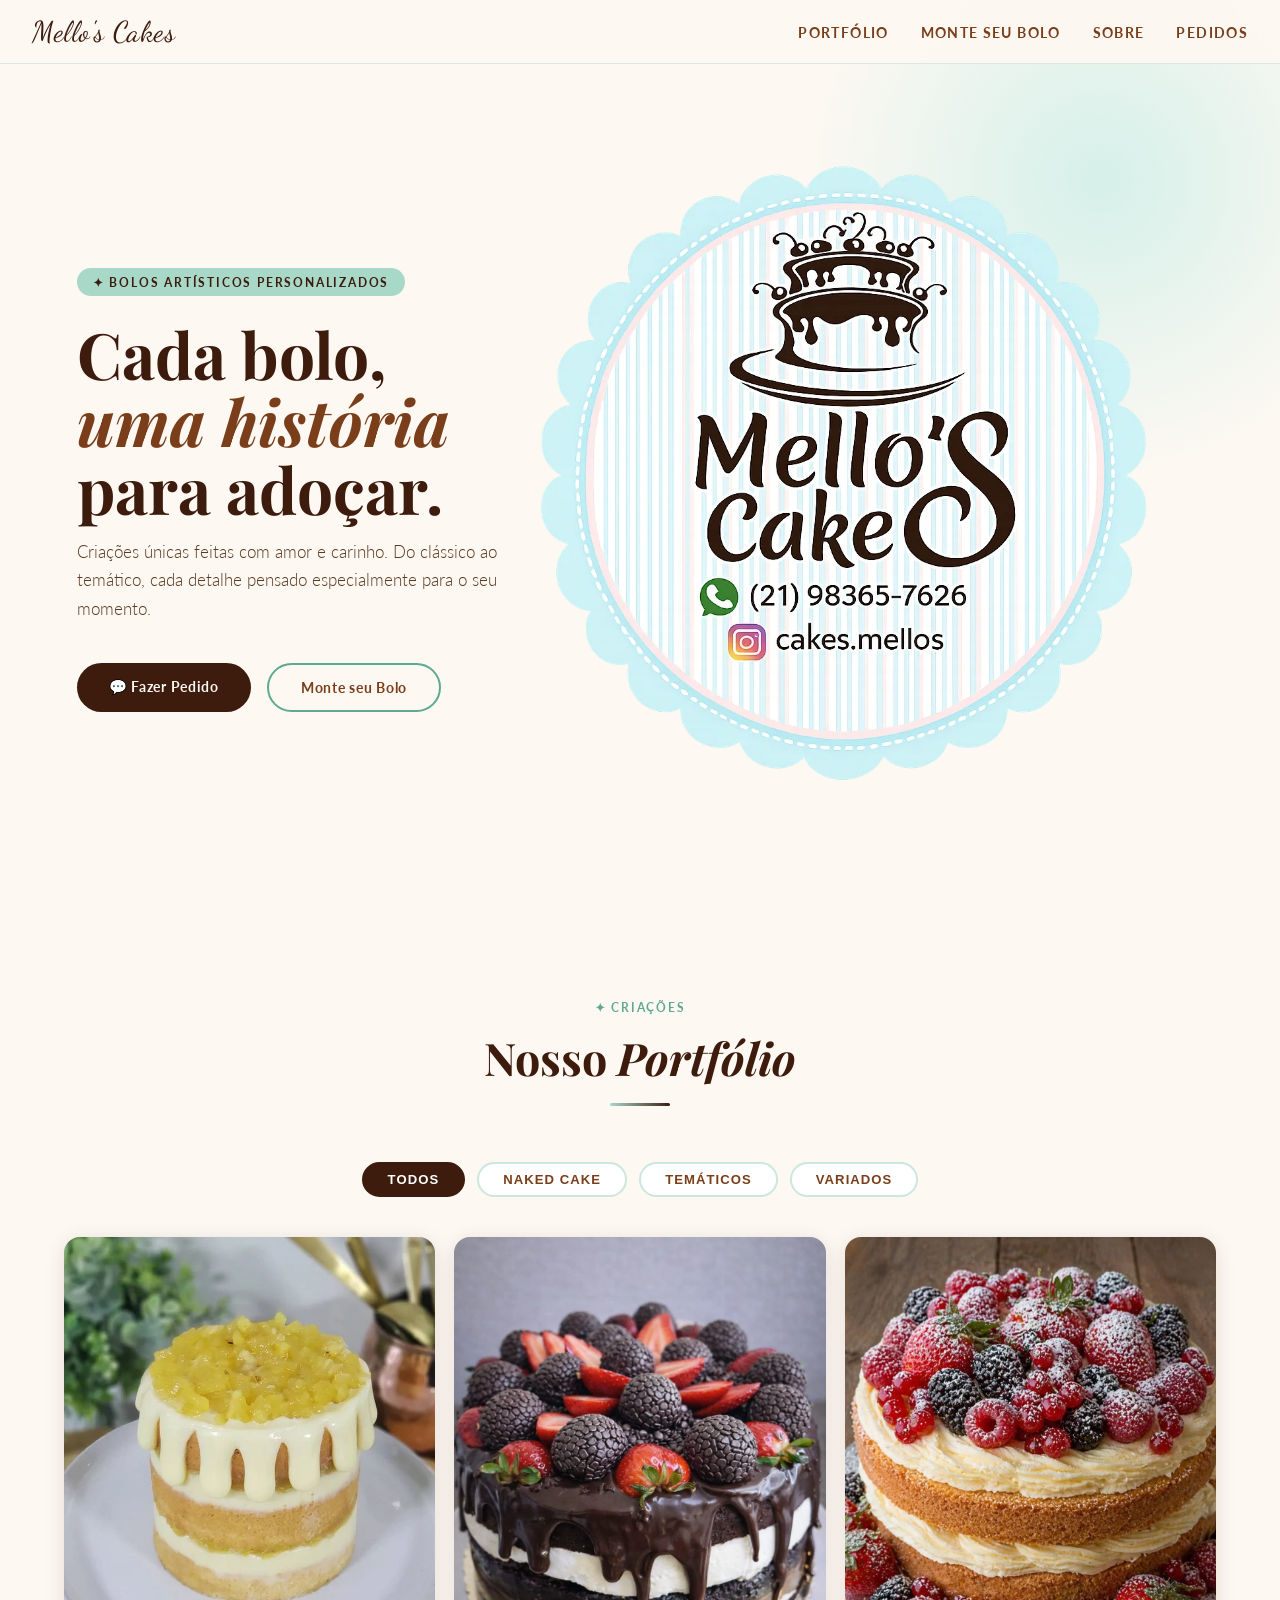
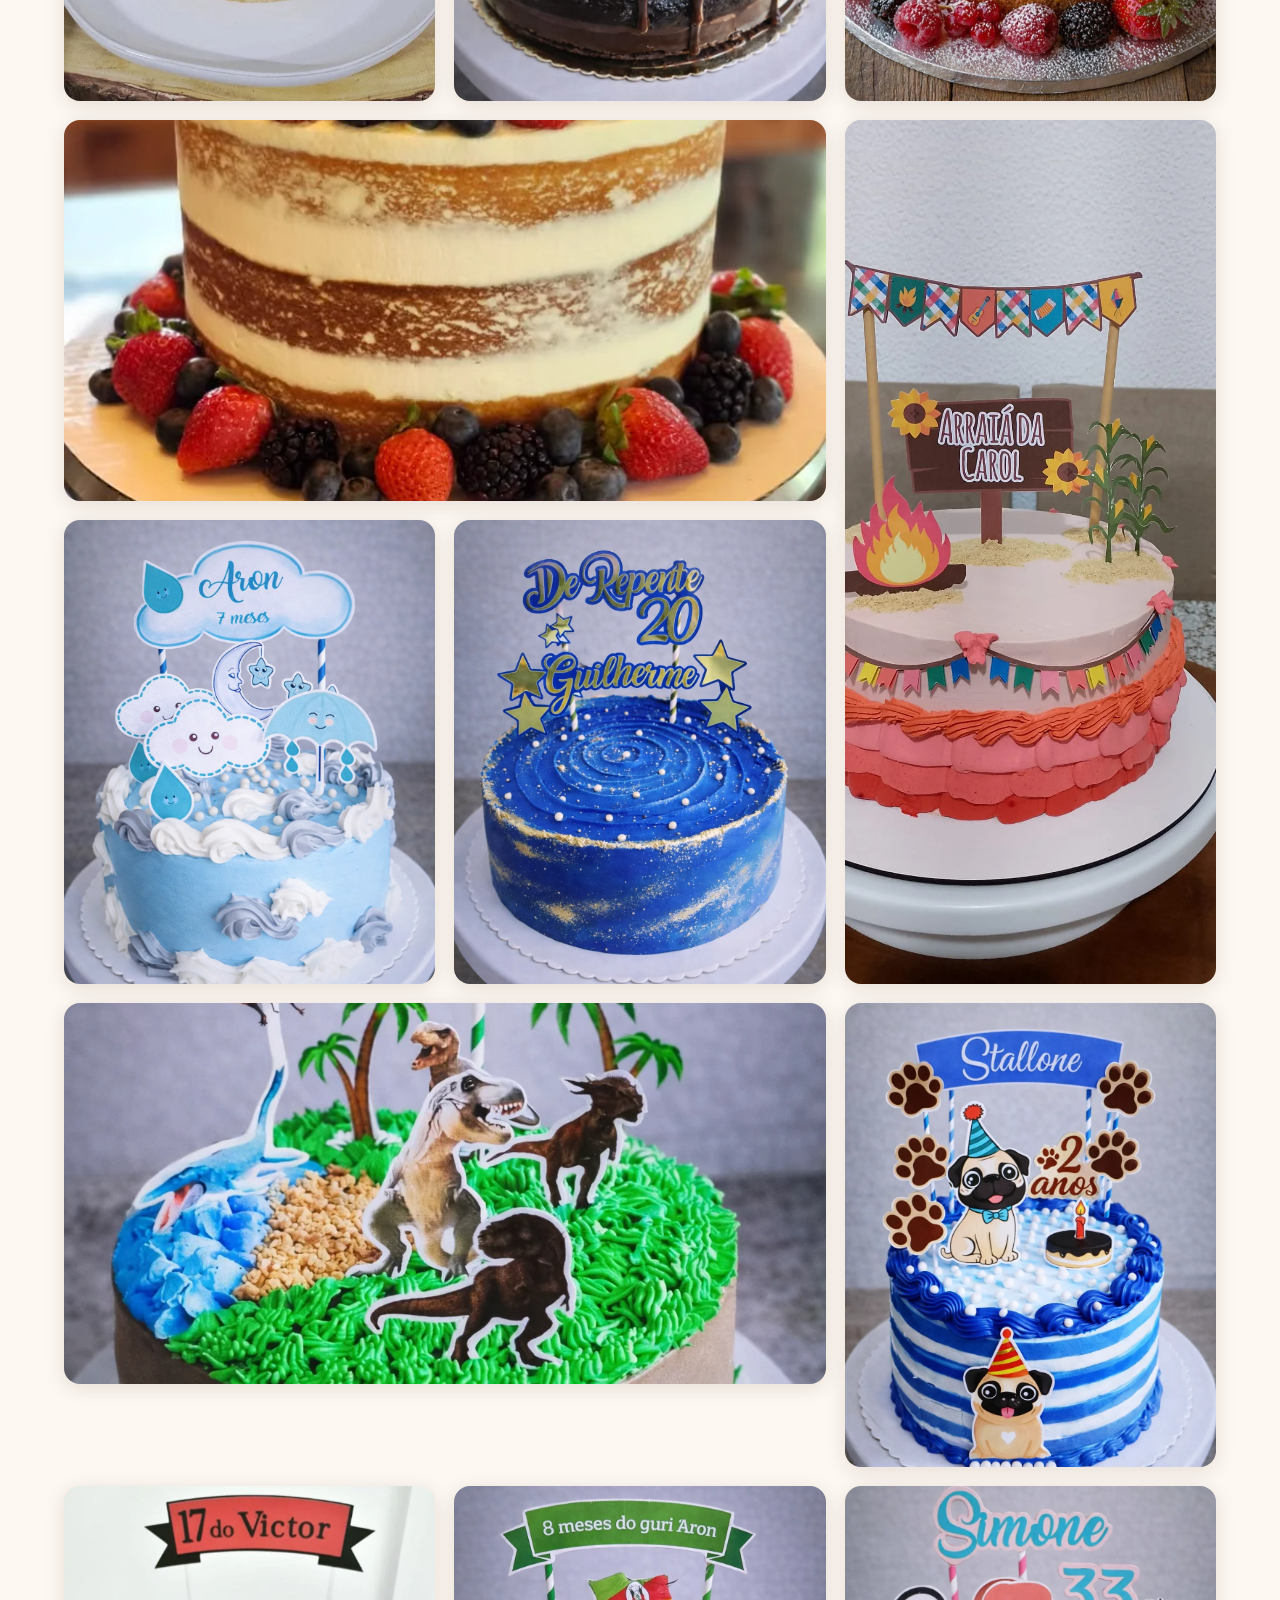
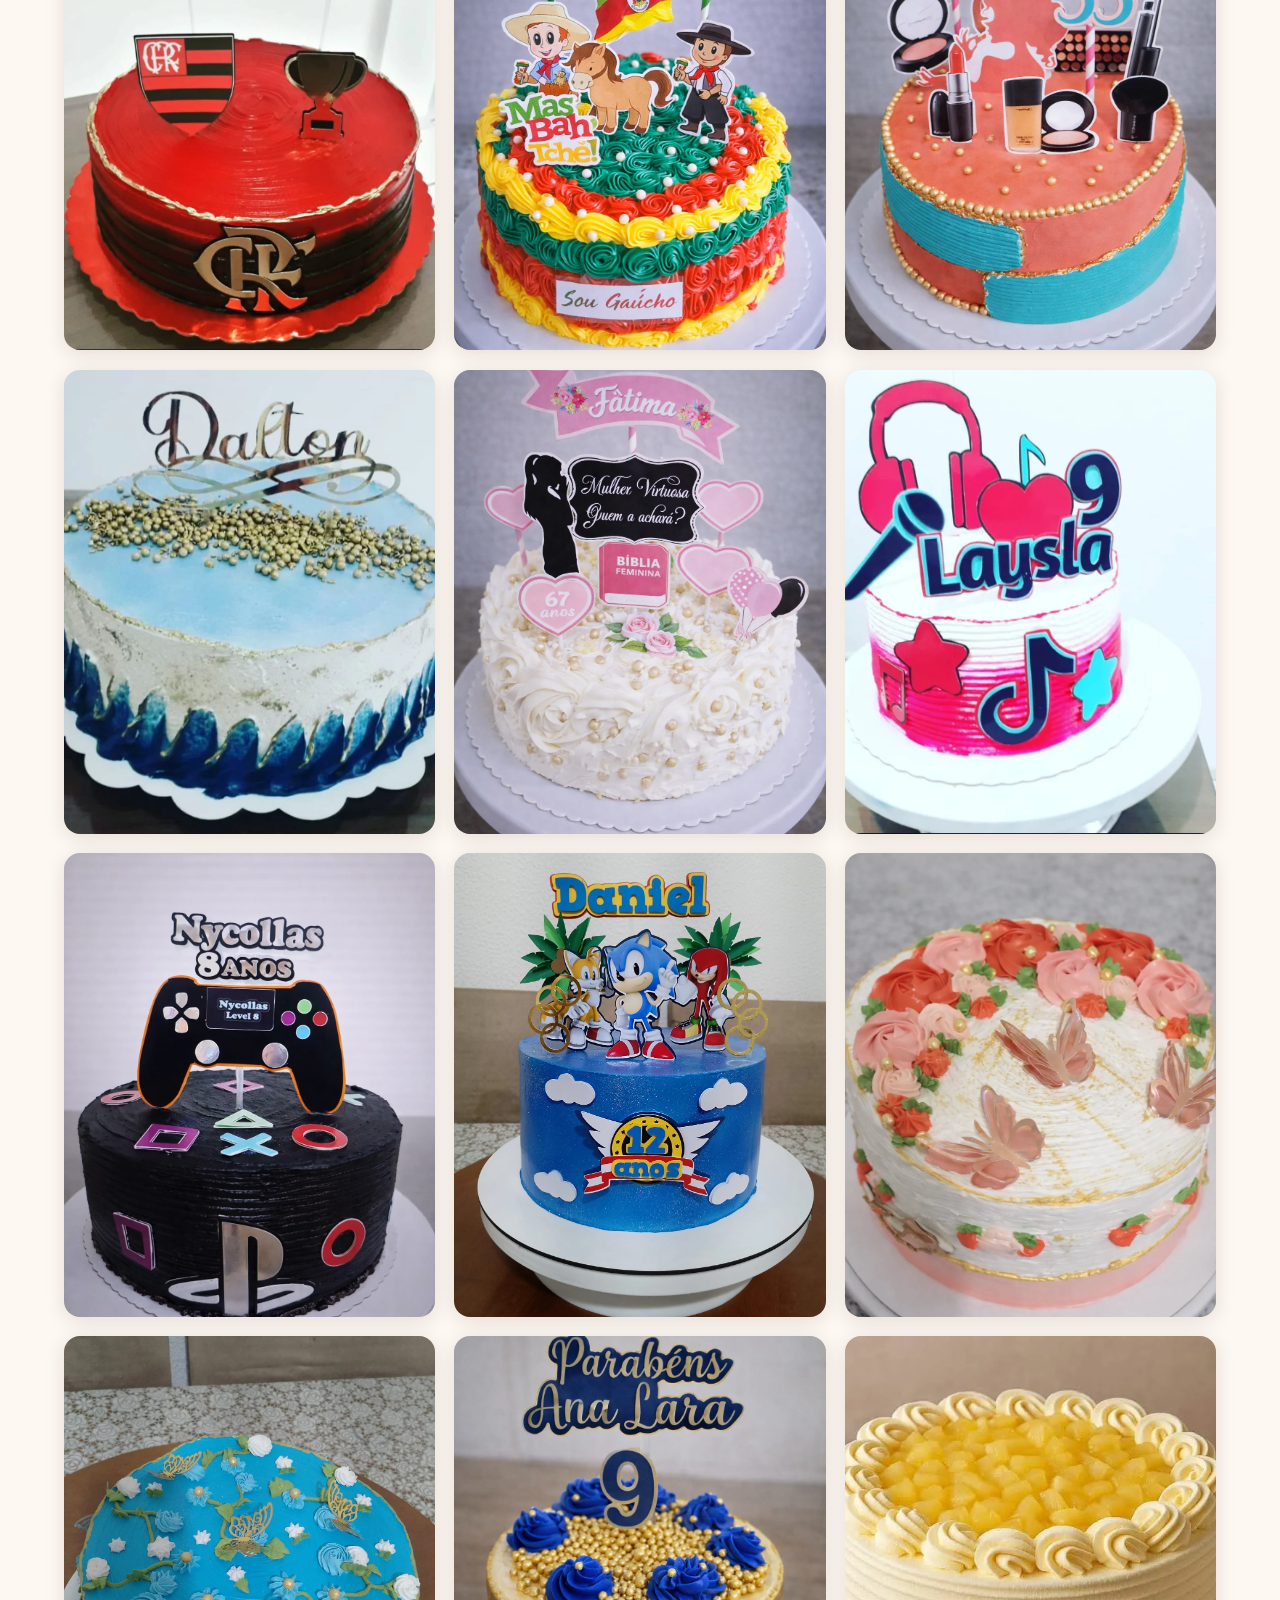
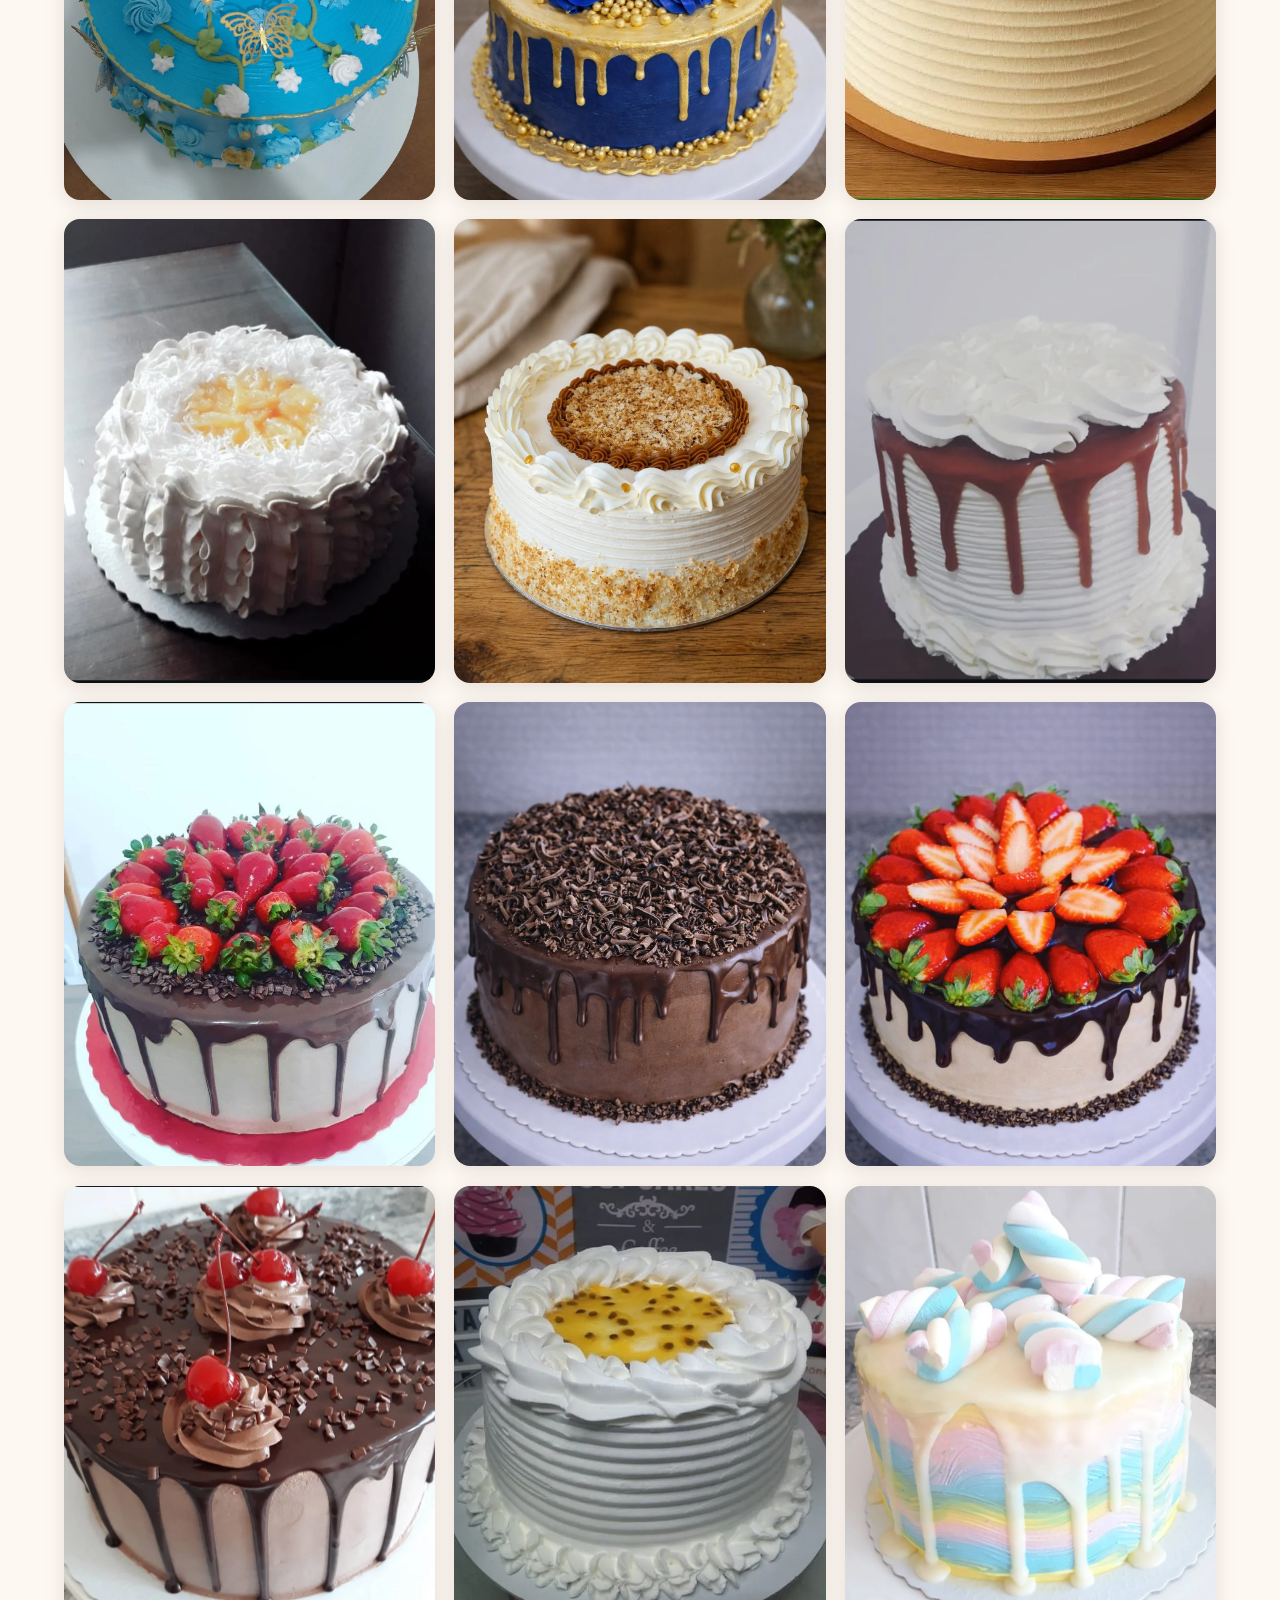
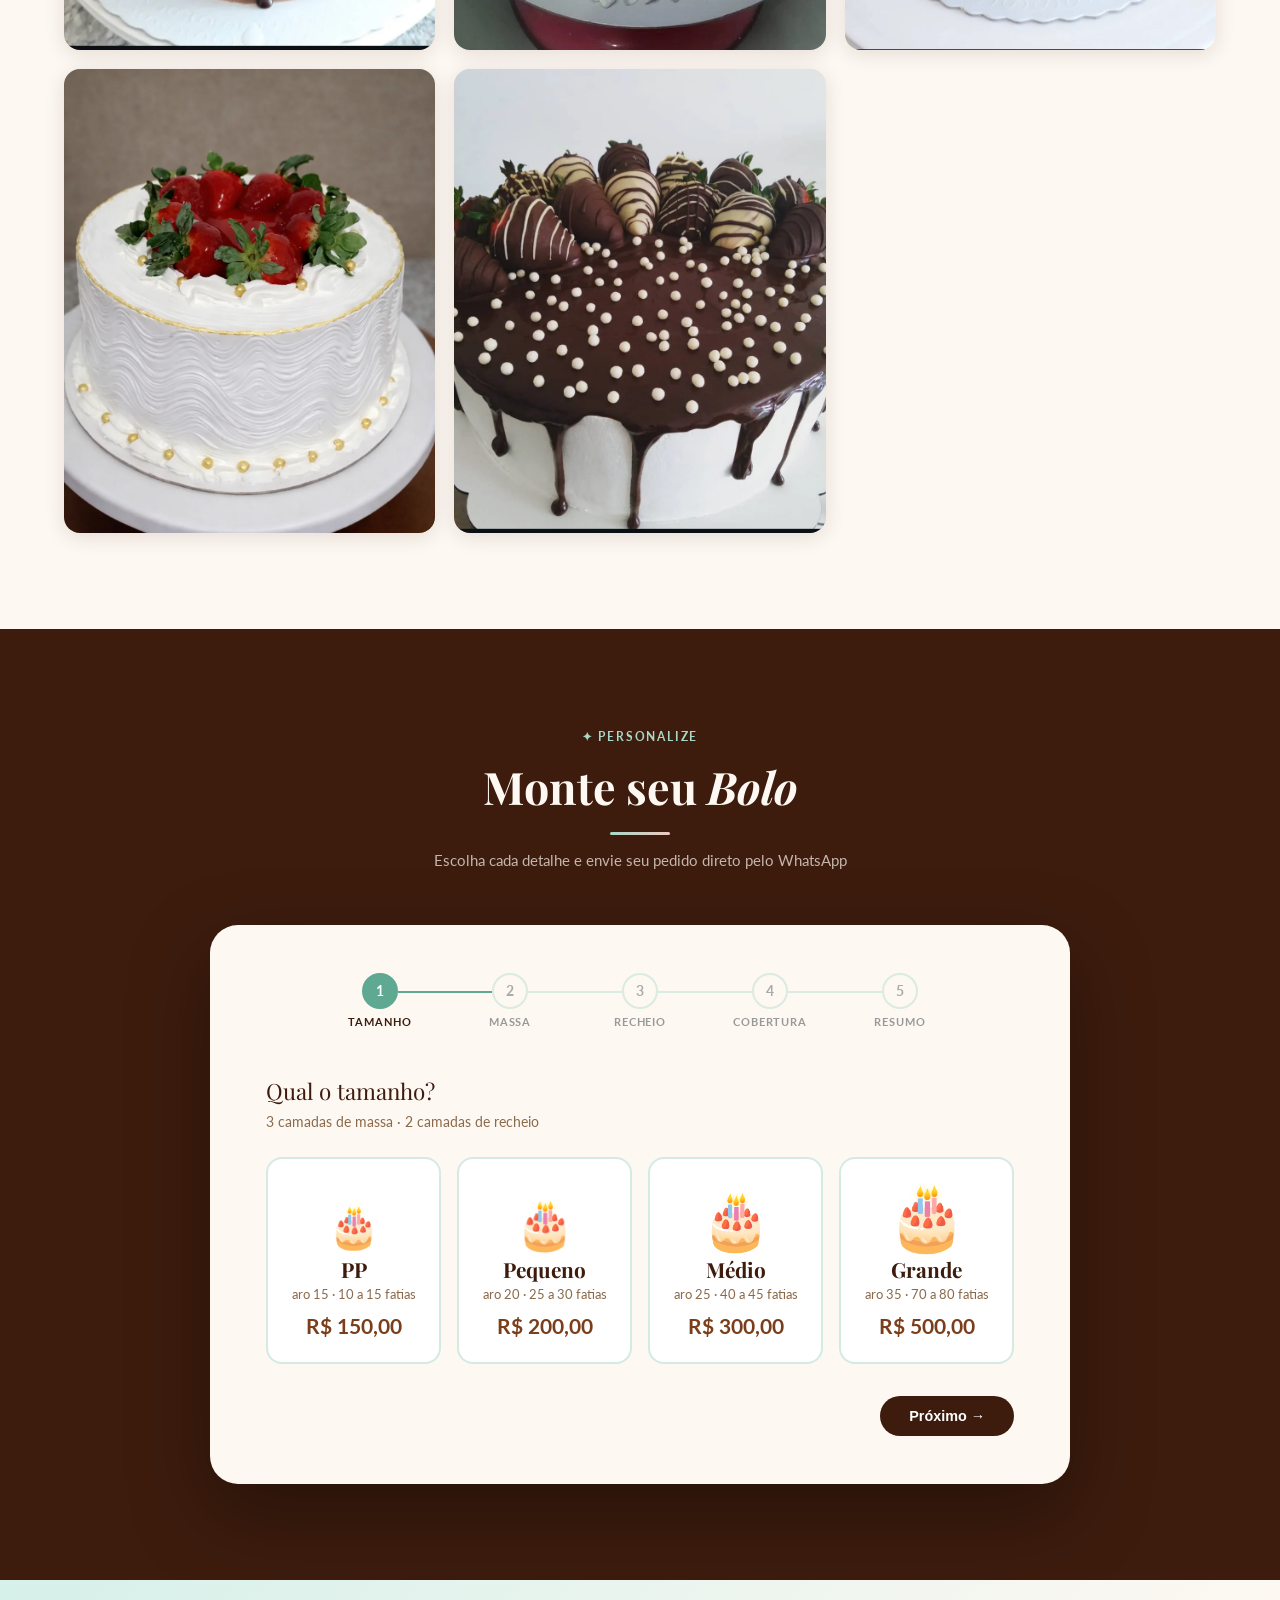
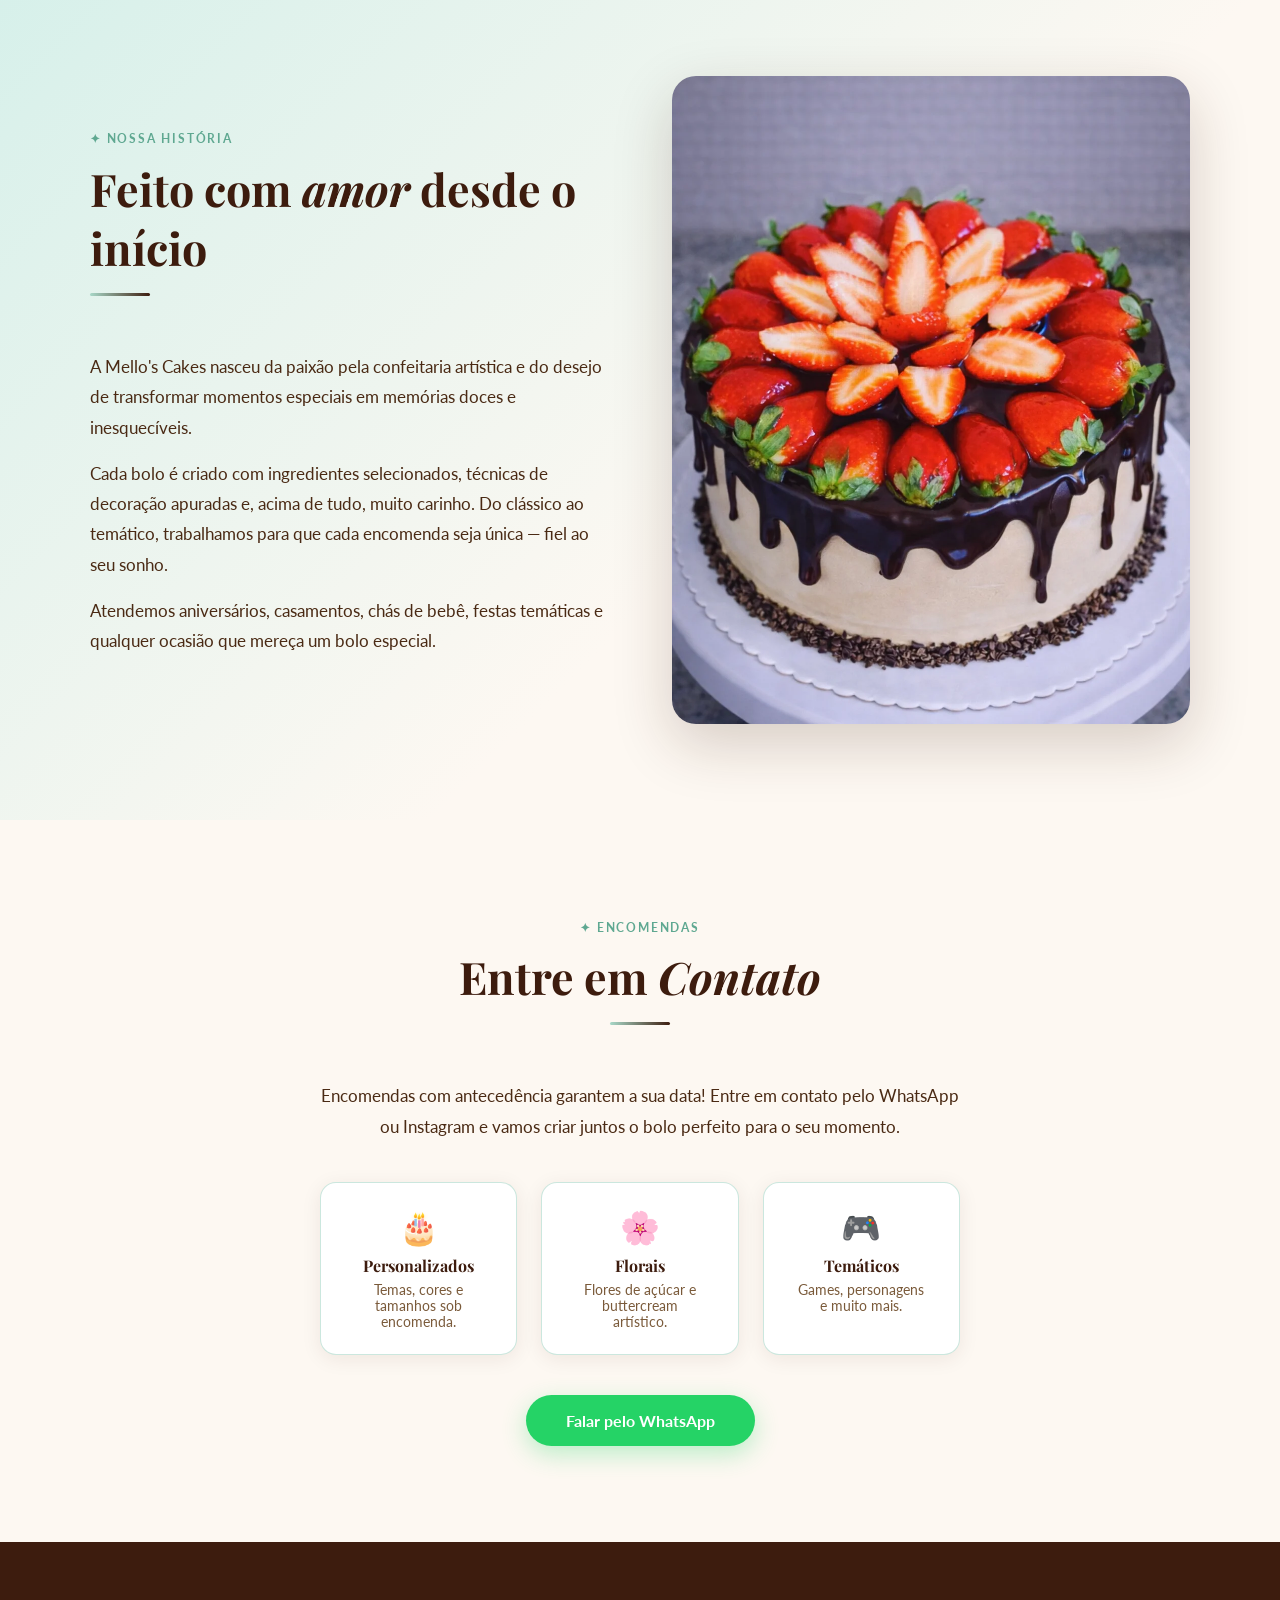
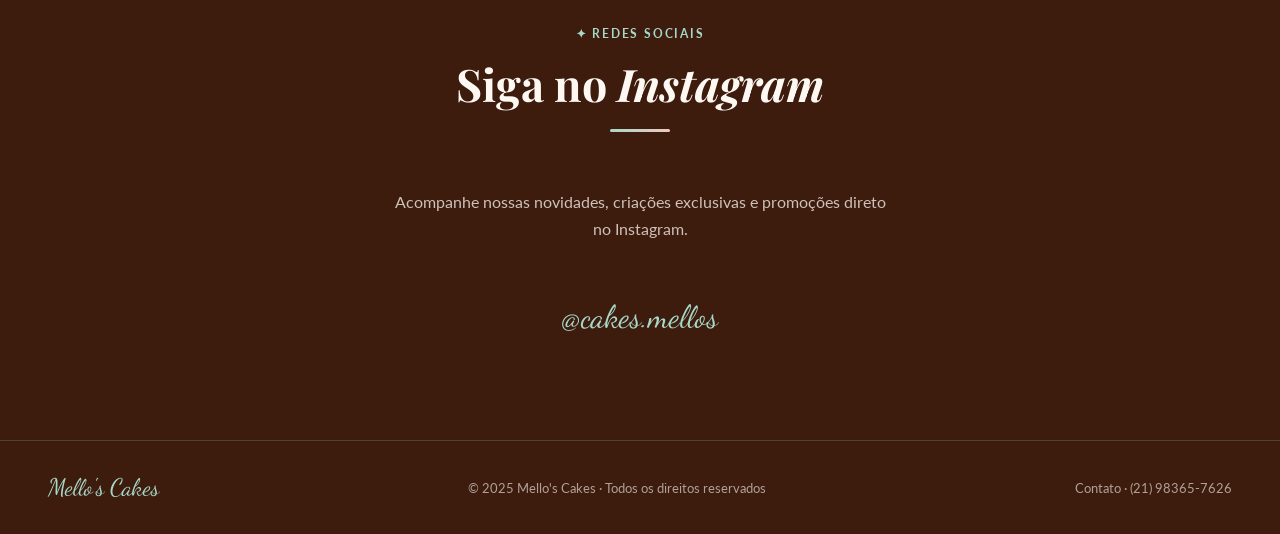
==== commit 99545b34: "Add files via upload" ====
--- a/index.html
+++ b/index.html
@@ -347,11 +347,9 @@
             <div class="check-item" onclick="toggleCheck(this,'recheio',2)"><div class="check-icon">✓</div>Brigadeiro branco c/ geleia de morango</div>
             <div class="check-item" onclick="toggleCheck(this,'recheio',2)"><div class="check-icon">✓</div>Brigadeiro de Ninho</div>
             <div class="check-item" onclick="toggleCheck(this,'recheio',2)"><div class="check-icon">✓</div>Brigadeiro de Ninho c/ abacaxi</div>
-            <div class="check-item recheio-extra" onclick="toggleCheck(this,'recheio',2)"><div class="check-icon">✓</div>Brigadeiro de Ninho c/ Nutella ⭐</div>
             <div class="check-item" onclick="toggleCheck(this,'recheio',2)"><div class="check-icon">✓</div>Brigadeiro de Ninho c/ geleia de morango</div>
             <div class="check-item" onclick="toggleCheck(this,'recheio',2)"><div class="check-icon">✓</div>Brigadeiro de Maracujá</div>
             <div class="check-item" onclick="toggleCheck(this,'recheio',2)"><div class="check-icon">✓</div>Brigadeiro de amendoim</div>
-            <div class="check-item recheio-extra" onclick="toggleCheck(this,'recheio',2)"><div class="check-icon">✓</div>Brigadeiro de nozes ⭐</div>
             <div class="check-item" onclick="toggleCheck(this,'recheio',2)"><div class="check-icon">✓</div>Beijinho de côco</div>
             <div class="check-item" onclick="toggleCheck(this,'recheio',2)"><div class="check-icon">✓</div>Beijinho de côco c/ abacaxi</div>
             <div class="check-item" onclick="toggleCheck(this,'recheio',2)"><div class="check-icon">✓</div>Doce de leite</div>
@@ -359,6 +357,9 @@
             <div class="check-item" onclick="toggleCheck(this,'recheio',2)"><div class="check-icon">✓</div>Doce de leite c/ côco</div>
             <div class="check-item" onclick="toggleCheck(this,'recheio',2)"><div class="check-icon">✓</div>Doce de leite c/ nozes</div>
             <div class="check-item" onclick="toggleCheck(this,'recheio',2)"><div class="check-icon">✓</div>Doce de leite c/ amendoim</div>
+            <div class="check-heading">Sabores especiais</div>
+            <div class="check-item recheio-extra" onclick="toggleCheck(this,'recheio',2)"><div class="check-icon">✓</div>Brigadeiro de Ninho c/ Nutella ⭐</div>
+            <div class="check-item recheio-extra" onclick="toggleCheck(this,'recheio',2)"><div class="check-icon">✓</div>Brigadeiro de nozes ⭐</div>
             <div class="check-item recheio-extra" onclick="toggleCheck(this,'recheio',2)"><div class="check-icon">✓</div>Pistache ⭐</div>
             <div class="check-item recheio-extra" onclick="toggleCheck(this,'recheio',2)"><div class="check-icon">✓</div>Kinder Bueno ⭐</div>
             <div class="check-item recheio-extra" onclick="toggleCheck(this,'recheio',2)"><div class="check-icon">✓</div>Ferrero Rocher ⭐</div>
--- a/assets/css/styles.css
+++ b/assets/css/styles.css
@@ -80,11 +80,12 @@
 @keyframes fadeUp{from{opacity:0;transform:translateY(12px);}to{opacity:1;transform:translateY(0);}}
 .sim-label{font-family:'Playfair Display',serif;font-size:1.4rem;color:var(--choco);margin-bottom:.4rem;}
 .sim-sub{font-size:.85rem;color:#8a6a4a;margin-bottom:1.5rem;line-height:1.5;}
-.size-cards{display:grid;grid-template-columns:repeat(3,1fr);gap:1rem;}
+.size-cards{display:grid;grid-template-columns:repeat(4,1fr);gap:1rem;}
 .size-card{border:2px solid rgba(168,216,200,.5);border-radius:16px;padding:1.5rem 1rem;text-align:center;cursor:pointer;transition:all .2s;background:white;display:flex;flex-direction:column;justify-content:flex-end;}
 .size-card:hover{border-color:var(--mint-dark);transform:translateY(-3px);}
 .size-card.selected{border-color:var(--choco);background:rgba(61,28,14,.04);}
 .size-card .size-icon{margin-bottom:.5rem;line-height:1;display:block;}
+.size-card .size-icon--pp{font-size:2.6rem;}
 .size-card .size-icon--p{font-size:3rem;}
 .size-card .size-icon--m{font-size:3.5rem;}
 .size-card .size-icon--g{font-size:4rem;}
@@ -214,7 +215,7 @@
   footer{justify-content:center;text-align:center;}
   .nav-links{display:none;}
   .simulador{padding:2rem 1.5rem;}
-  .size-cards{grid-template-columns:1fr;}
+  .size-cards{grid-template-columns:1fr 1fr;}
   .check-group{grid-template-columns:1fr;}
   .massa-layout{grid-template-columns:1fr;gap:1.2rem;}
   .massa-preview{order:-1;padding-right:3rem;}
